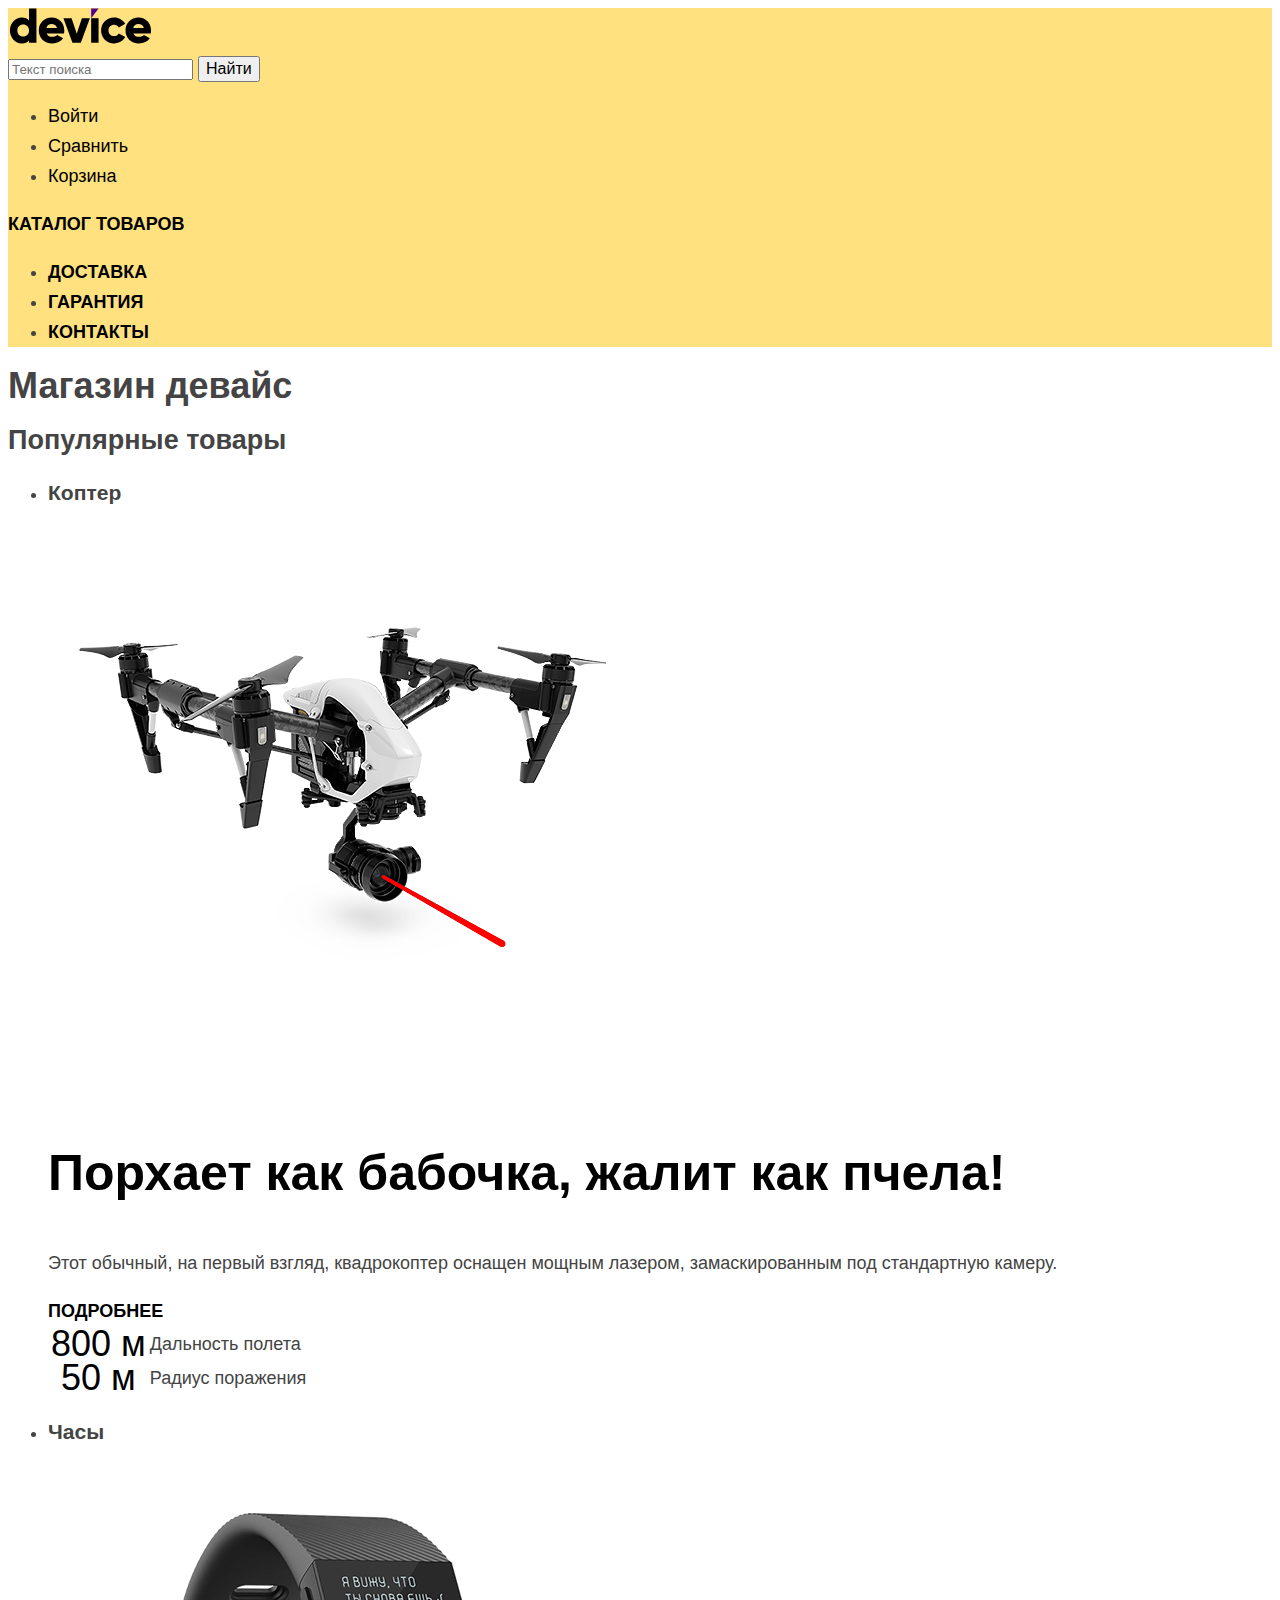
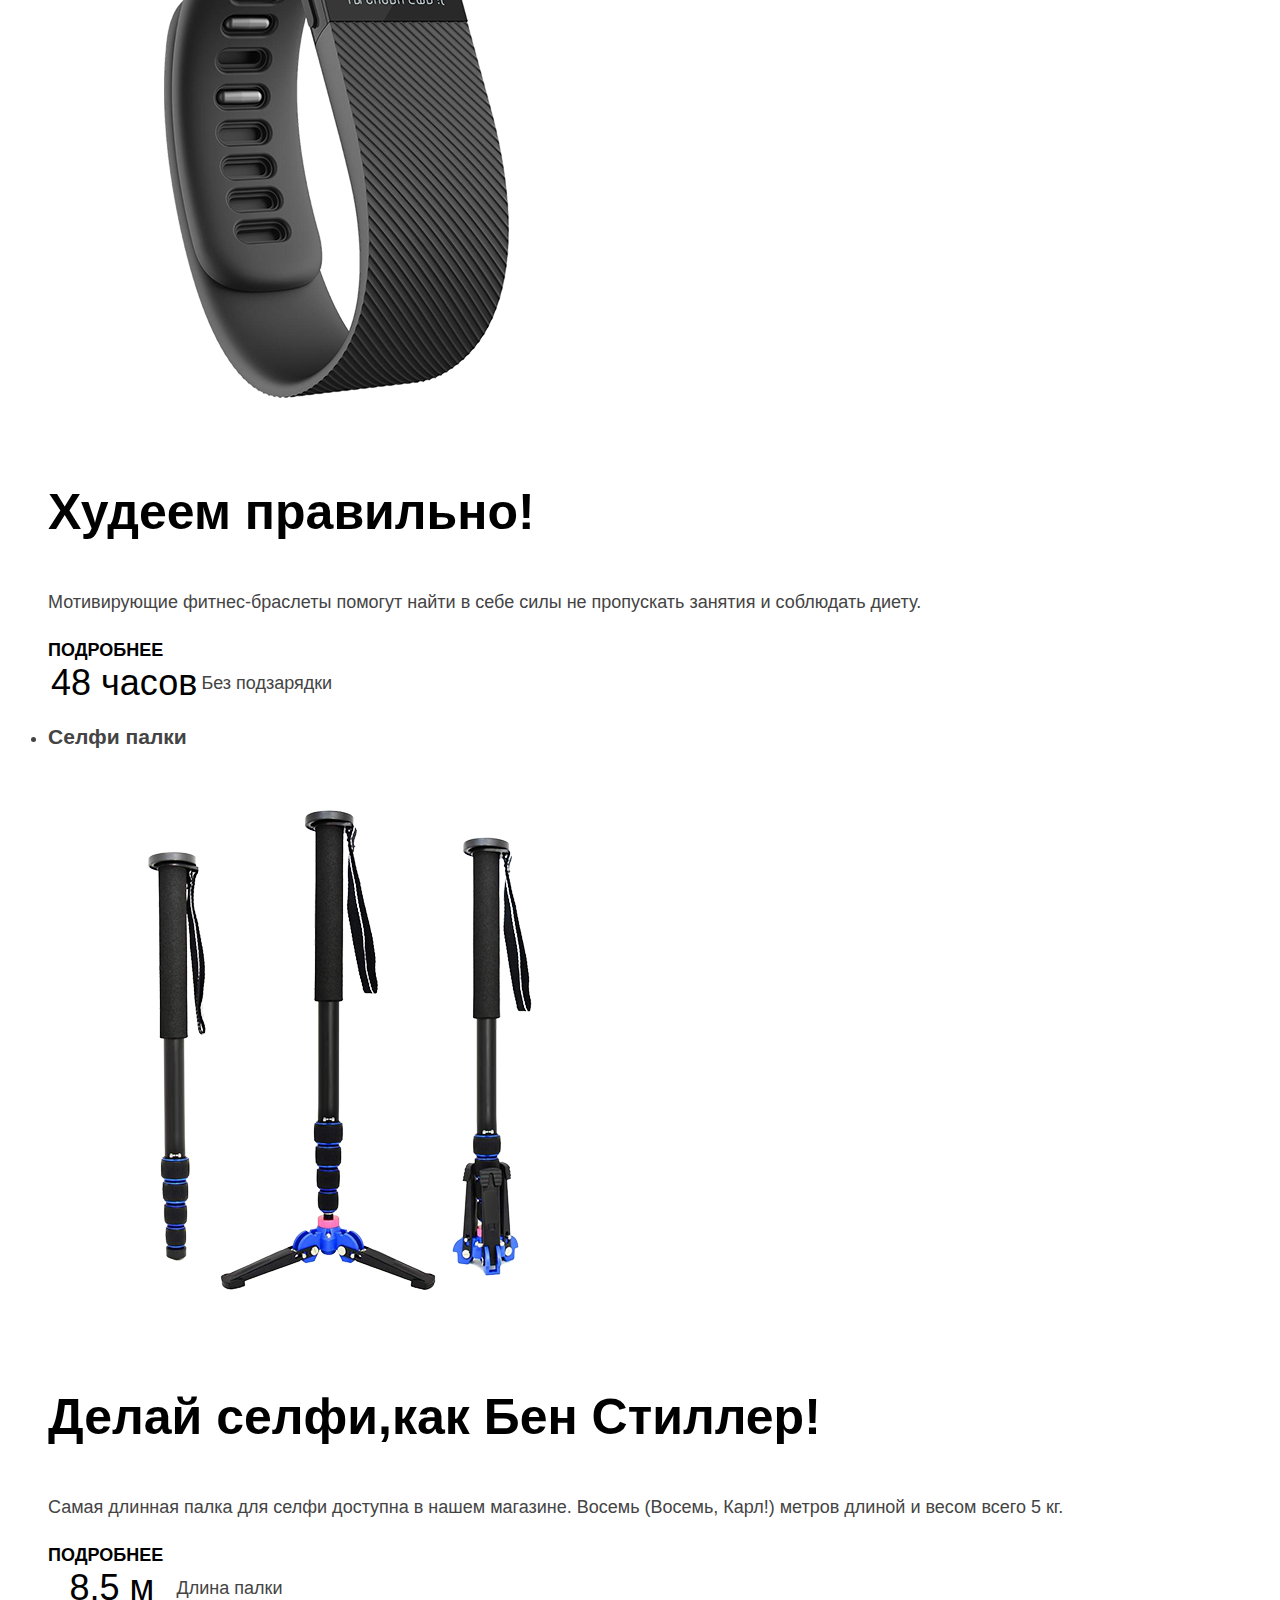
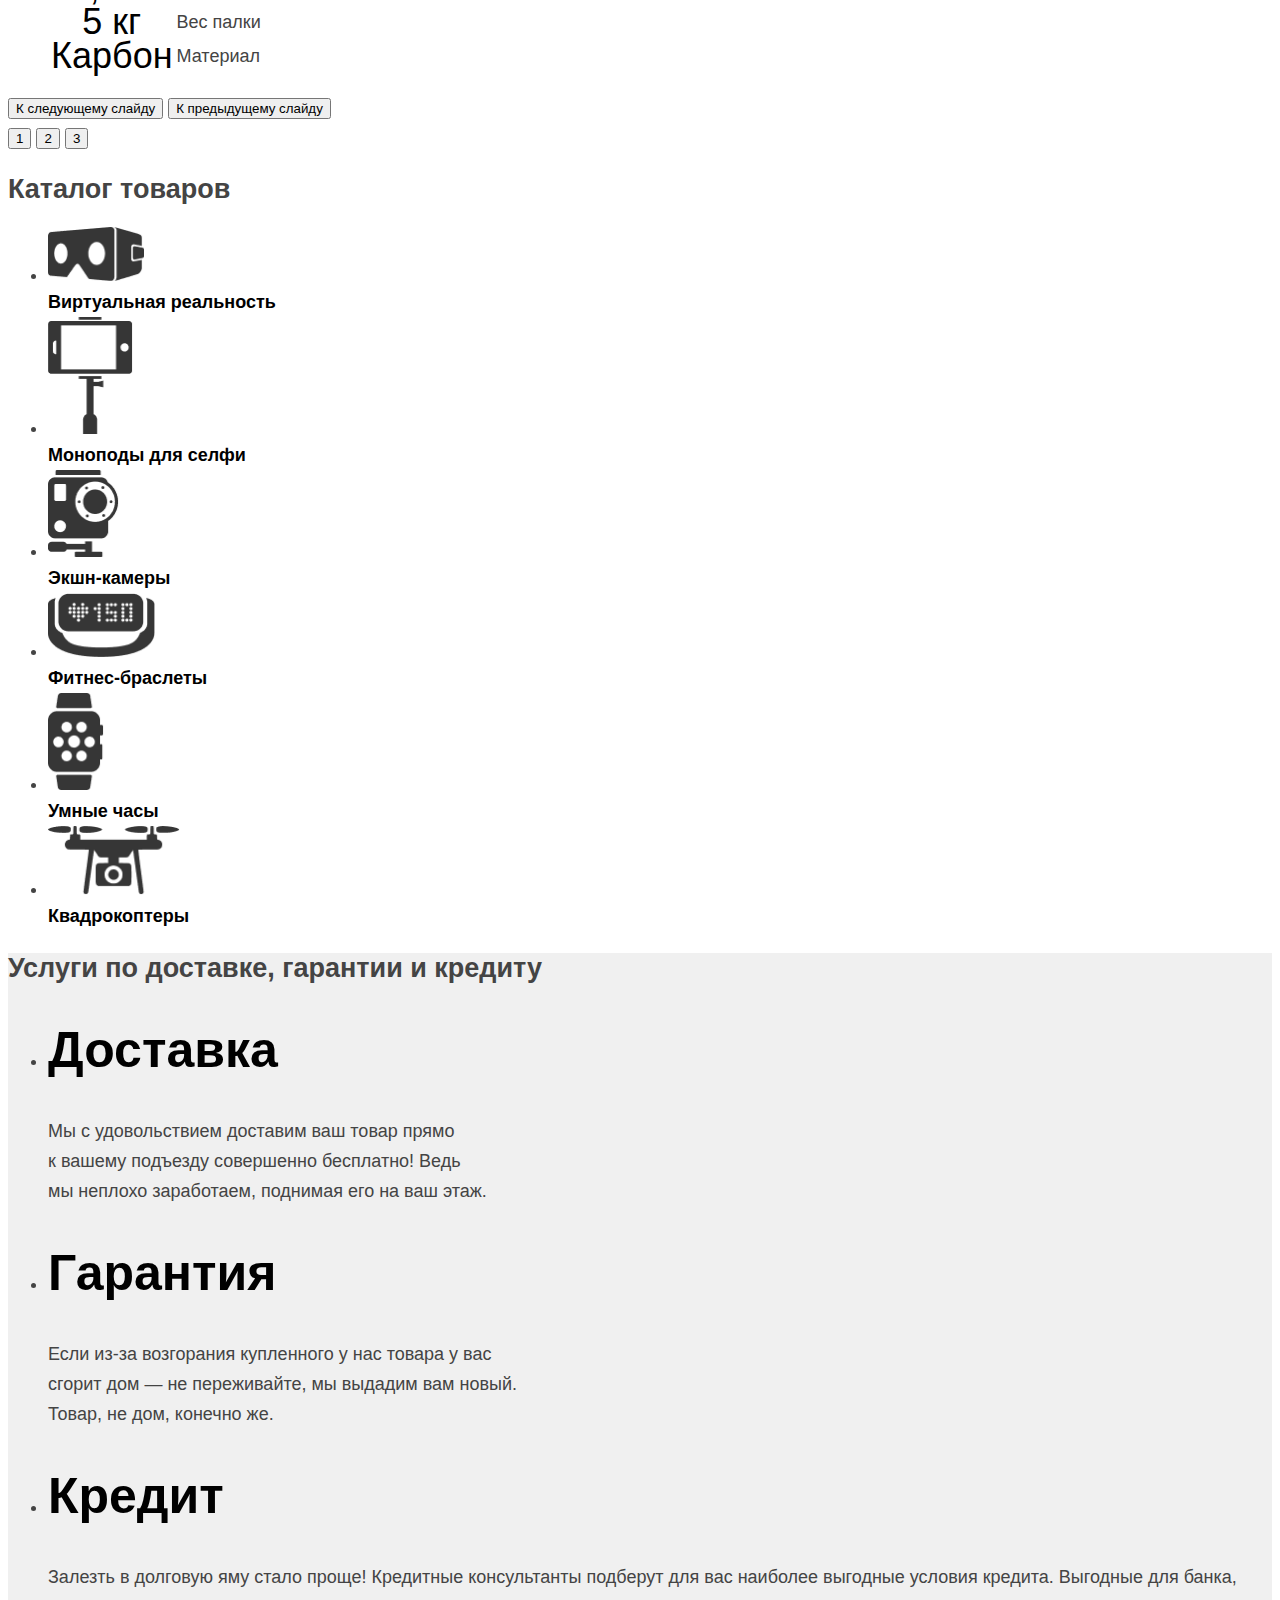
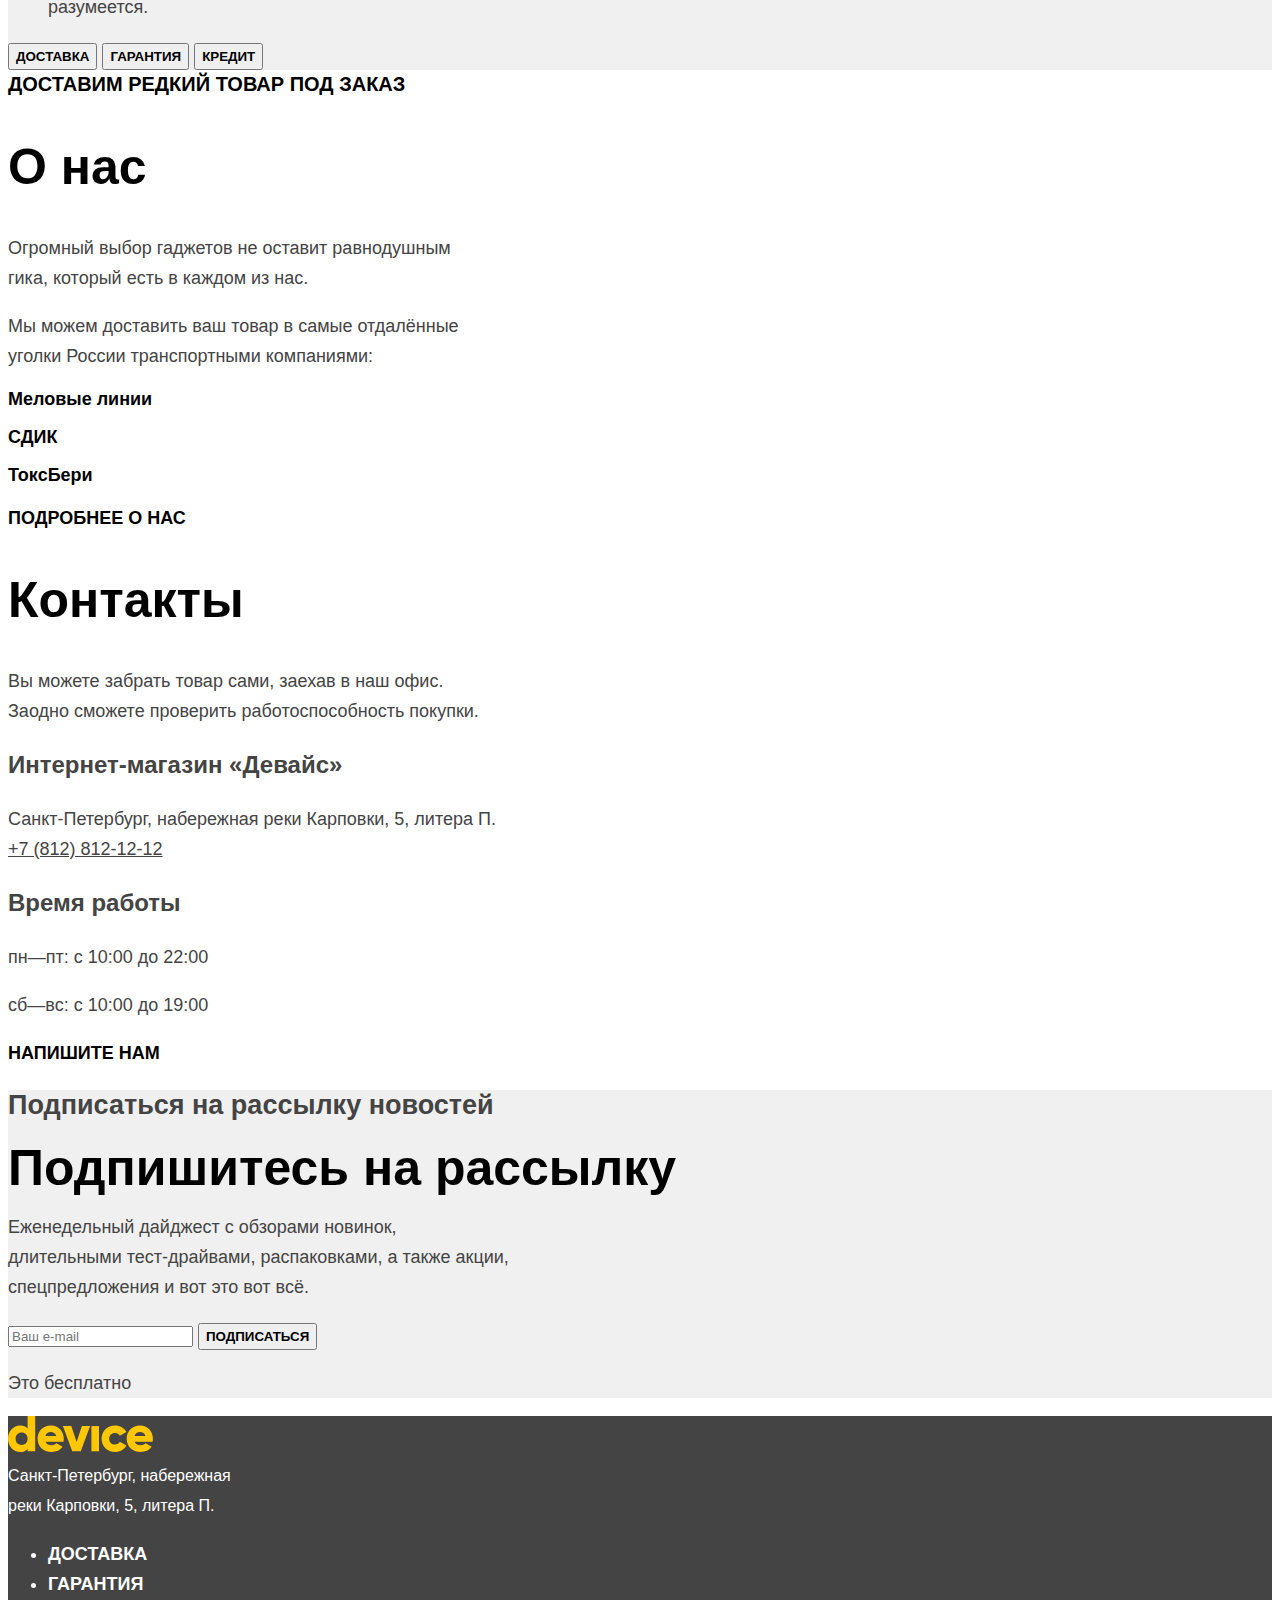
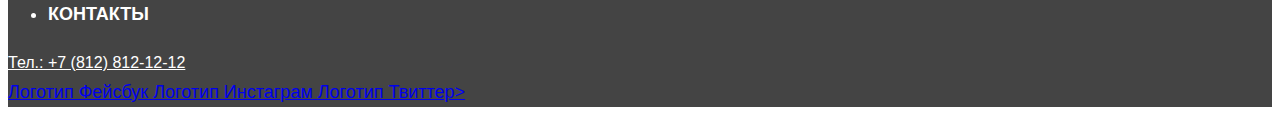
==== index.html @ c58397eb "Внес правки" ====
<!DOCTYPE html>
<html class="page" lang="ru">
  <head>
    <meta charset="utf-8">
    <title>HTML Academy: Девайс</title>
    <link rel="stylesheet" type="text/css" href="style/style.css">
  </head>
  <body class="page-body">
    <header class="page-header header">
      <a href="index.html">
        <div class="header-logo">
          <img src="img/logo.svg" width="145" height="36" alt="Логотип магазина Девайс">
        </div>
      </a>
      <form class="menu-search" action="https://echo.htmlacademy.ru/courses" method="get">
        <input type="text" name="Search" placeholder="Текст поиска">
        <button type="submit"><span class="search-btn">Найти</span></button>
      </form>
      <ul class="user-menu">
        <li class="user-menu-item enter">
          <a class="user-link" href="#nowhere">Войти</a>
        </li>
        <li class="user-menu-item compare">
          <a class="user-link" href="#nowhere">Сравнить</a>
        </li>
        <li class="user-menu-item basket">
          <a class="user-link" href="#nowhere">Корзина</a>
        </li>
      </ul>
      <a class="navigation-link" href="#.html">Каталог товаров</a>
       <!--***************************Выпадающее подменю*******************************
      <ul class="catalog-camera">
        <li class="camera-item">
          <a class="camera-link" href="#.html">Виртуальная реальность</a>
        </li>
        <li class="camera-item">
          <a class="camera-link" href="#.html">Моноподы для селфи</a>
        </li>
        <li class="camera-item">
          <a class="camera-link" href="#.html">Экшн-камеры</a>
        </li>
      </ul>
      <ul class="catalog-watch">
        <li class="watch-item">
          <a class="watch-link" href="#.html">Фитнес браслеты</a>
        </li>
        <li class="watch-item">
          <a class="watch-link" href="#.html">Умные часы</a>
        </li>
      </ul>
      <ul class="catalog-copter">
        <li class="copter-item">
          <a class="copter-link" href="#.html">Квадрокоптеры</a>
        </li>
      </ul>-->
      <nav class="user-navigation">
        <ul class="user-navigation-list">
          <li class="navigation-item">
            <a class="navigation-link" href="#.html">Доставка</a>
          </li>
          <li class="navigation-item">
            <a class="navigation-link" href="#.html">Гарантия</a>
          </li>
          <li class="navigation-item">
            <a class="navigation-link" href="#.html">Контакты</a>
          </li>
        </ul>
      </nav>
    </header>
    <main class="page-main main">
      <h1 class="visually-hidden">Магазин девайс</h1>
     <section class="popular">
        <h2 class="visually-hidden">Популярные товары</h2>
        <ul class="popular-list">
          <li class="polural-item popular-item-active">
            <article class="product">
              <h3 class="visually-hidden">Коптер</h3>
              <a class="product-img" href="#nowhere">
                <img src="img/slider-1.png" alt="Коптер" width="560" height="560">
              </a>
              <div class="product-main">
                <p class="product-title title">Порхает как бабочка, жалит как пчела!</p>
                <p class="product-description">Этот обычный, на первый взгляд, квадрокоптер оснащен мощным лазером, замаскированным под стандартную камеру.</p>
                <a class="product-link btn" href="#nowhere">Подробнее</a>
                <table class="product-table table">
                  <tr class="table-tr">
                    <th class="table-th">800 м</th>
                    <td>Дальность полета</td>
                  </tr>
                  <tr>
                    <th class="table-th">50 м</th>
                    <td>Радиус поражения</td>
                  </tr>
                </table>
              </div>
            </article>
          </li>
          <li class="polural-item popular-item-active">
            <article class="product">
              <h3 class="visually-hidden">Часы</h3>
              <a class="product-link" href="#nowhere">
                <img src="img/slider-2.png" width="560" height="560" alt="Часы">
              </a>
              <div class="product-main">
                <p class="product-title">Худеем правильно!</p>
                <p class="product-description">Мотивирующие фитнес-браслеты помогут найти в себе силы не пропускать занятия и соблюдать диету.</p>
                <a class="product-link btn" href="#nowhere">Подробнее</a>
                <table class="product-table table">
                  <tr class="table-tr">
                    <th class="table-th">48 часов</th>
                    <td>Без подзарядки</td>
                  </tr>
                </table>
              </div>
            </article>
          </li>
          <li class="polural-item popular-item-active">
            <article class="product">
              <h3 class="visually-hidden">Селфи палки</h3>
              <a class="product-link" href="#nowhere">
                <img src="img/slider-3.png" width="560" height="560" alt="Селфи палки">
              </a>
              <div class="product-main">
                <p class="product-title">Делай селфи,как Бен Стиллер! </p>
                <p class="product-description">Самая длинная палка для селфи доступна в нашем магазине. Восемь (Восемь, Карл!) метров длиной и весом всего 5 кг.</p>
                <a class="product-link btn" href="#nowhere">Подробнее</a>
                <table class="product-table">
                  <tr class="table-tr">
                    <th class="table-th">8,5 м</th>
                    <td>Длина палки</td>
                  </tr>
                  <tr class="table-tr">
                    <th class="table-th">5 кг</th>
                    <td>Вес палки</td>
                  </tr>
                  <tr class="table-tr">
                    <th class="table-th">Карбон</th>
                    <td>Материал</td>
                  </tr>
                </table>
              </div>
            </article>
          </li>
        </ul>
        <div class="popular-arrows">
          <button class="arrows-right" type="button"><span class="visually-hidden">К следующему слайду</span></button>
          <button class="arrows-left" type="button"><span class="visually-hidden">К предыдущему слайду</span></button>
        </div>
        <div class="popular-toggles">
          <button class="toggles-active" type="button">1</button>
          <button class="toggles-passive" type="button">2</button>
          <button class="toggles-passive" type="button">3</button>
        </div>
      </section>
      <section class="catalog">
        <h2 class="visually-hidden">Каталог товаров</h2>
        <ul class="catalog-list">
          <li class="catalog-list-product">
            <a class="catalog-link" href="#.html">
              <div class="catalog-image">
                <img class="vr" src="img/VR.png" width="96" height="54" alt="Очки виртуальной реальности">
              </div>
              Виртуальная реальность</a>
          </li>
          <li class="catalog-list-product">
            <a class="catalog-link" href="#.html">
              <div class="catalog-image">
                <img class="monopod" src="img/Monopod.png" width="85" height="117" alt="Моноподы для селфи">
              </div>
              Моноподы для селфи
            </a>
          </li>
          <li class="catalog-list-product">
            <a class="catalog-link" href="#.html">
              <div class="catalog-image">
                <img class="camera" src="img/Camera.png" width="71" height="87" alt="Экшн-камеры">
              </div>
              Экшн-камеры
            </a>
          </li>
          <li class="catalog-list-product">
            <a class="catalog-link" href="#.html">
              <div class="catalog-image">
                <img class="fitnes" src="img/Fitnes.png" width="107" height="64" alt="Фитнес-браслеты">
              </div>
              Фитнес-браслеты
            </a>
          </li>
          <li class="catalog-list-product">
            <a class="catalog-link" href="#.html">
              <div class="catalog-image">
                <img class="smart" src="img/Smart.png" width="56" height="97" alt="Умные часы">
              </div>
              Умные часы
            </a>
          </li>
          <li class="catalog-list-product">
            <a class="catalog-link" href="#.html">
              <div class="catalog-image">
                <img class="copter" src="img/Copter.png" width="132" height="69" alt="Квадрокоптеры">
              </div>
              Квадрокоптеры
            </a>
          </li>
        </ul>
      </section>
      <section class="slider-services">
        <h2 class="visually-hidden">Услуги по доставке, гарантии и кредиту</h2>
          <ul class="service-list">
            <li class="service-item">
              <h2 class="heading">Доставка</h2>
              <span>Мы с удовольствием доставим ваш товар прямо<br> к вашему подъезду совершенно бесплатно! Ведь<br> мы неплохо заработаем, поднимая его на ваш этаж.</span>
            </li>
            <li class="service-item">
              <h2 class="heading">Гарантия</h2>
              <span>Если из-за возгорания купленного у нас товара у вас<br> сгорит дом — не переживайте, мы выдадим вам новый.<br>Товар, не дом, конечно же.</span>
            </li>
            <li class="service-item">
              <h2 class="heading">Кредит</h2>
              <span>Залезть в долговую яму стало проще! Кредитные консультанты подберут для вас наиболее выгодные условия кредита. Выгодные для банка, разумеется.</span>
            </li>
          </ul>
          <div class="slider-services-btn">
           <button class="service-button" type="button">Доставка</button>
           <button class="service-button" type="button">Гарантия</button>
           <button class="service-button" type="button">Кредит</button>
          </div>
      </section>
          <div class="special-delivery">
            <a class="special-delivery-link" href="#nowhere">Доставим редкий товар под заказ</a>
          </div>
      <section class="about-shop-contacts">
        <div class="about-shop">
          <h2 class="heading">О нас</h2>
              <p>Огромный выбор гаджетов не оставит равнодушным<br> гика, который есть в каждом из нас.</p>
              <p>Мы можем доставить ваш товар в самые отдалённые<br> уголки России транспортными компаниями:</p>
            <p class="trans-company">Меловые линии</p>
            <p class="trans-company">СДИК</p>
            <p class="trans-company">ТоксБери</p>
          <a class="btn" href="#.html">Подробнее о нас</a>
        </div>

        <div class="shop-contacts">
          <h2 class="heading">Контакты</h2>
              <p>Вы можете забрать товар сами, заехав в наш офис.<br> Заодно сможете проверить работоспособность покупки. </p>
            <h3 class="contacts">Интернет-магазин «Девайс»</h3>
              <address class="addres">Санкт-Петербург, набережная реки Карповки, 5, литера П.</address>
              <a class="phone" href="tel:78128121212">+7 (812) 812-12-12</a>
            <h3 class="time">Время работы</h3>
              <p>пн—пт: с 10:00 до 22:00</p>
              <p>сб—вс: с 10:00 до 19:00</p>
          <a class="btn" href="#.html">Напишите нам</a>
        </div>
      </section>
      <section class="newsletter">
        <h2 class="visually-hidden">Подписаться на рассылку новостей</h2>
        <b class="heading">Подпишитесь на рассылку</b>
          <p>Еженедельный дайджест с обзорами новинок,<br> длительными тест-драйвами, распаковками, а также акции,<br> спецпредложения и вот это вот всё.</p>
        <form action="https://echo.htmlacademy.ru/courses" method="post" >
          <input type="text" name="e-mail" placeholder="Ваш e-mail">
          <button class="btn" type="submit">Подписаться</button>
          <p>Это бесплатно</p>
        </form>
      </section>
    </main>
    <footer class="page-footer footer">
      <a href="#nowhere">
        <div class="footer-logo">
          <img src="img/logo-footer.svg" width="145" height="36" alt="Логотип магазина Девайс">
        </div>
      </a>
      <address class="addres-footer">Санкт-Петербург, набережная<br>реки Карповки, 5, литера П.
      </address>

      <nav class="footer-navigation">
        <ul class="footer-navigation-list">
          <li class="footer-navigation-item">
            <a class="footer-navigation-link" href="#.html">Доставка</a>
          </li>
          <li class="footer-navigation-item">
            <a class="footer-navigation-link" href="#.html">Гарантия</a>
          </li>
          <li class="footer-navigation-item">
            <a class="footer-navigation-link" href="#.html">Контакты</a>
          </li>
        </ul>
      </nav>
      <a class="phone-footer" href="tel:78128121212">Тел.: +7 (812) 812-12-12</a>
      <div class="footer-social">
        <a class="facebook-link" href="https://www.facebook.com/htmlacademy">
          <span class="visually-hidden"> Логотип Фейсбук</span>
        </a>
        <a class="instagram-link" href="https://www.instagram.com/htmlacademy">
          <span class="visually-hidden">Логотип Инстаграм</span>
        </a>
        <a class="twitter-link" href="https://twitter.com/htmlacademy_ru">
       <span class="visually-hidden">Логотип Твиттер></span>
        </a>
    </div>

    </footer>
  </body>
</html>
---- style/style.css ----
@font-face {
  font-family: Raleway;
  font-style: normal;
  font-weight: 800;
  src: url("fonts/raleway/raleway-800.woff2") format("woff2");
  font-display: swap;
}

@font-face {
  font-family: Rubik;
  font-style: normal;
  font-weight: 400;
  src: url("font/rubik/rubik-400.woff2") format("woff2");
  font-display: swap;
}

@font-face {
  font-family: Rubik;
  font-style: normal;
  font-weight: 700;
  src: url("font/rubik/rubik-700.woff2") format("woff2");
  font-display: swap;
}

@font-face {
  font-family: Rubik;
  font-style: normal;
  font-weight: 800;
  src: url("font/rubik/rubik-800.woff2") format("woff2");
  font-display: swap;
}

body {
  font-family: Rubik, sans-serif;
  font-size: 18px;
  line-height: 30px;
  color: #444444;
  background: #ffffff;
}

.header {
  background-color: #FFE17F;
}

.user-link{
  color: #000000;
  text-decoration: none;
}

.search-btn{
  font-size: 16px;
  line-height: 20px;
  text-align: center;
  color: #000000;
}

.navigation-link {
  font-family: Raleway, sans-serif;
  line-height: 21px;
  color: #000000;
  font-weight: 800;
  text-decoration: none;
  text-transform: uppercase;
}

.heading, .product-title {
  font-family: Raleway, sans-serif;
  color: #000000;
  font-weight: 800;
  font-size: 50px;
  line-height: 50px;
}

.service-button,.btn {
  font-family: Raleway,sans-serif;
  font-weight: 800;
  color: #000000;
  line-height: 21px;
  text-decoration: none;
  text-transform: uppercase;
}

.table-th {
  font-size: 36px;
  line-height: 30px;
  color: #000000;
  font-weight: 400;
}

.catalog-link {
  font-family: Raleway, sans-serif;
  font-weight: 800;
  line-height: 24px;
  color: #000000;
  text-decoration: none;
}

.contacts, .time {
  font-weight: 800;
  font-size: 24px;
}

.slider-services {
  background-color: #F0F0F0;
}

.special-delivery-link {
  font-family: Raleway,sans-serif;
  font-weight: 800;
  color: #000000;
  font-size: 20px;
  line-height: 23px;
  text-align: center;
  text-decoration: none;
  text-transform: uppercase;
}

.trans-company {
  font-weight: 800;
  line-height: 20px;
  color: #000000;
}

.addres,.phone {
  font-style: normal;
  line-height: 30px;
  color: #444444;
}

.newsletter {
  background-color: #F0F0F0 ;
}

.page-footer {
  background-color: #444444;
  color: #ffffff;
}

.footer-navigation-link {
  font-family: Raleway, sans-serif;
  line-height: 21px;
  color: #ffffff;
  font-weight: 800;
  text-decoration: none;
  text-transform: uppercase;
}

.phone-footer {
  color: #ffffff;
  font-size: 16px;
  line-height: 20px;
}

.addres-footer {
  font-style: normal;
  font-size: 16px;
  font-weight: 19px;
}
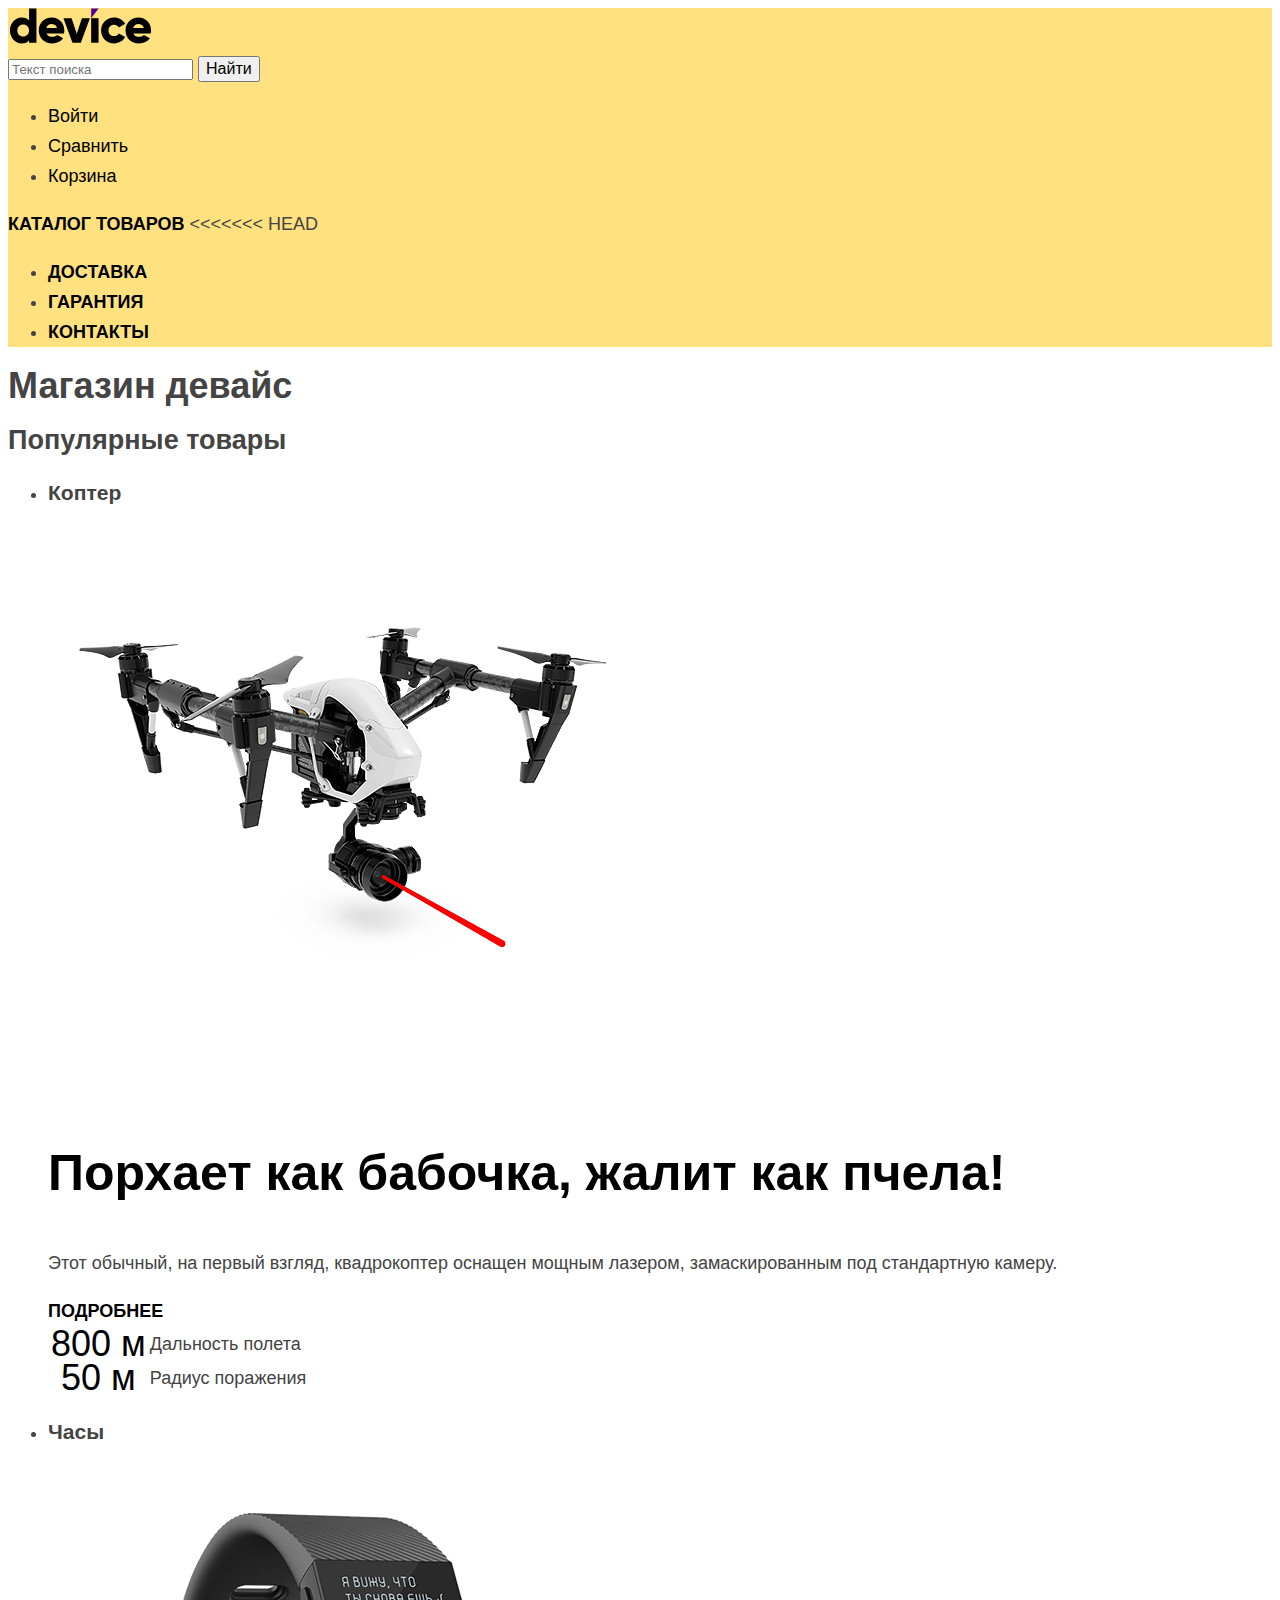
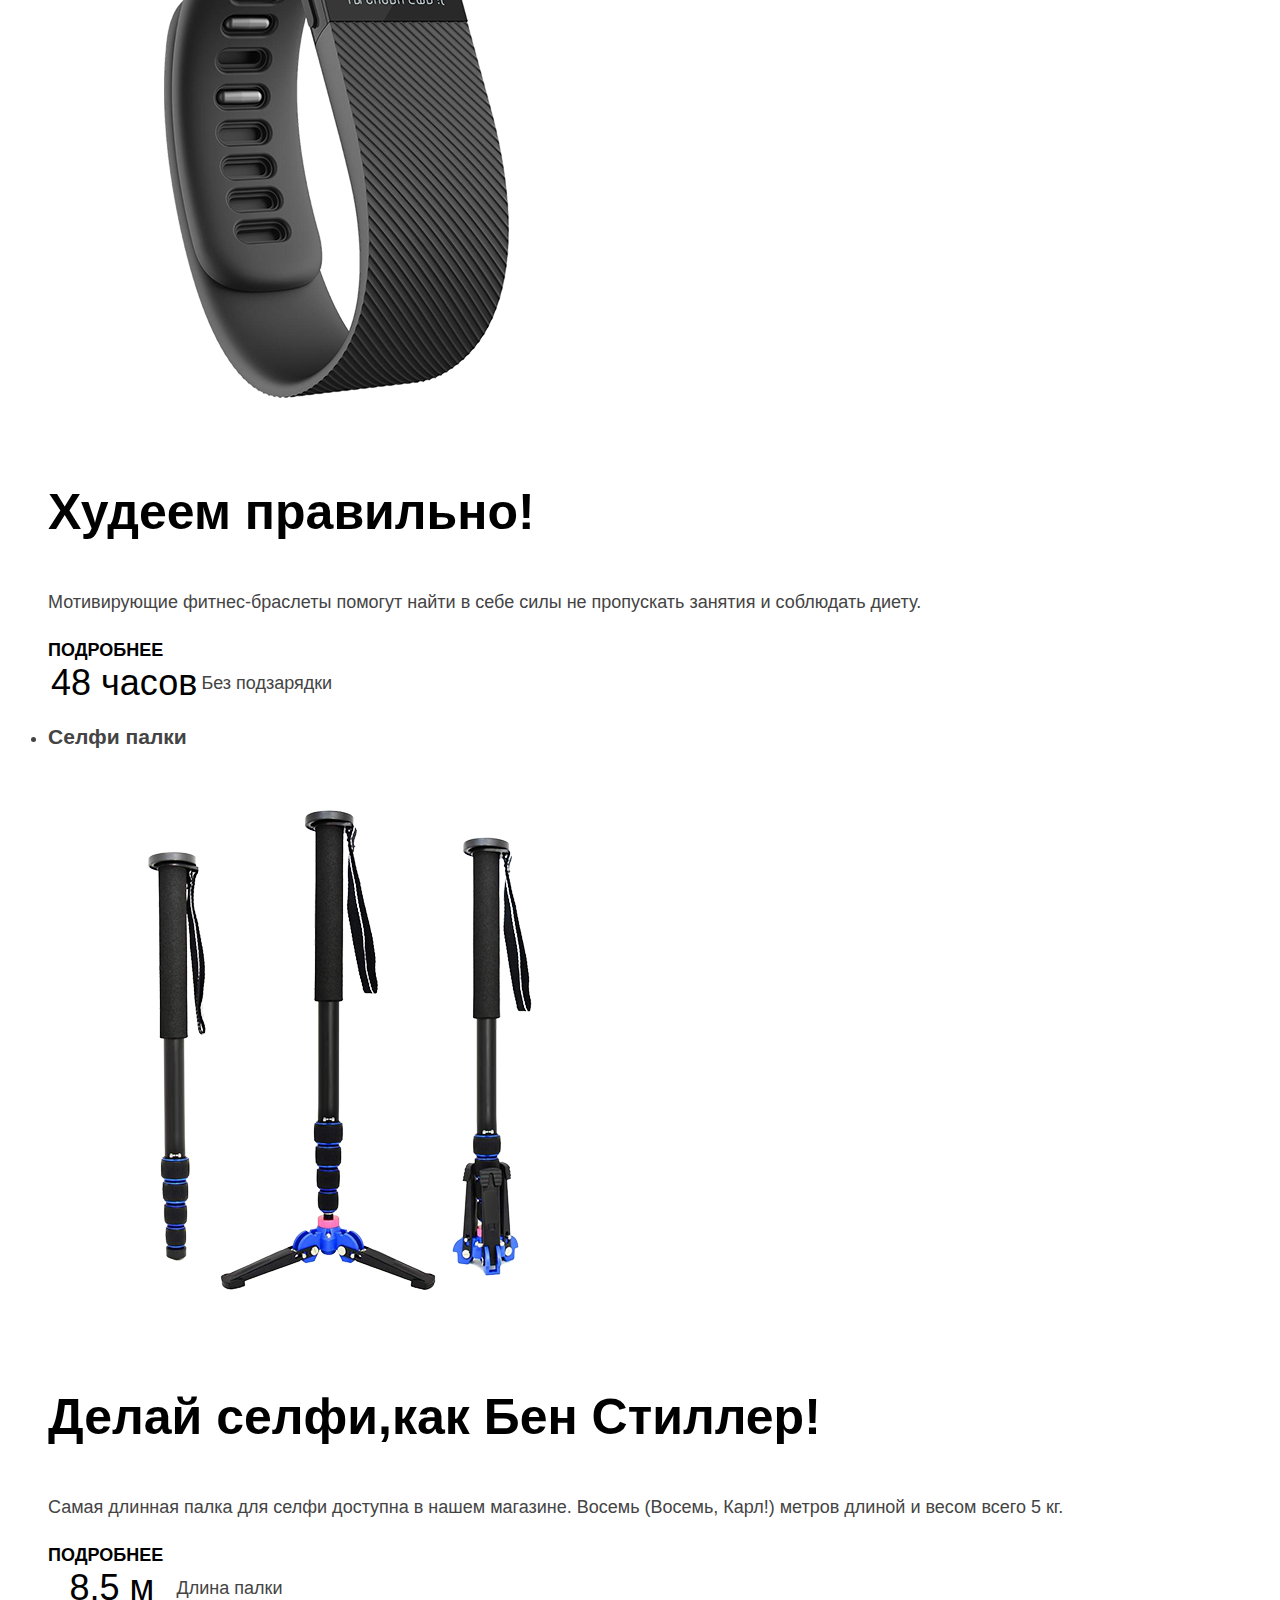
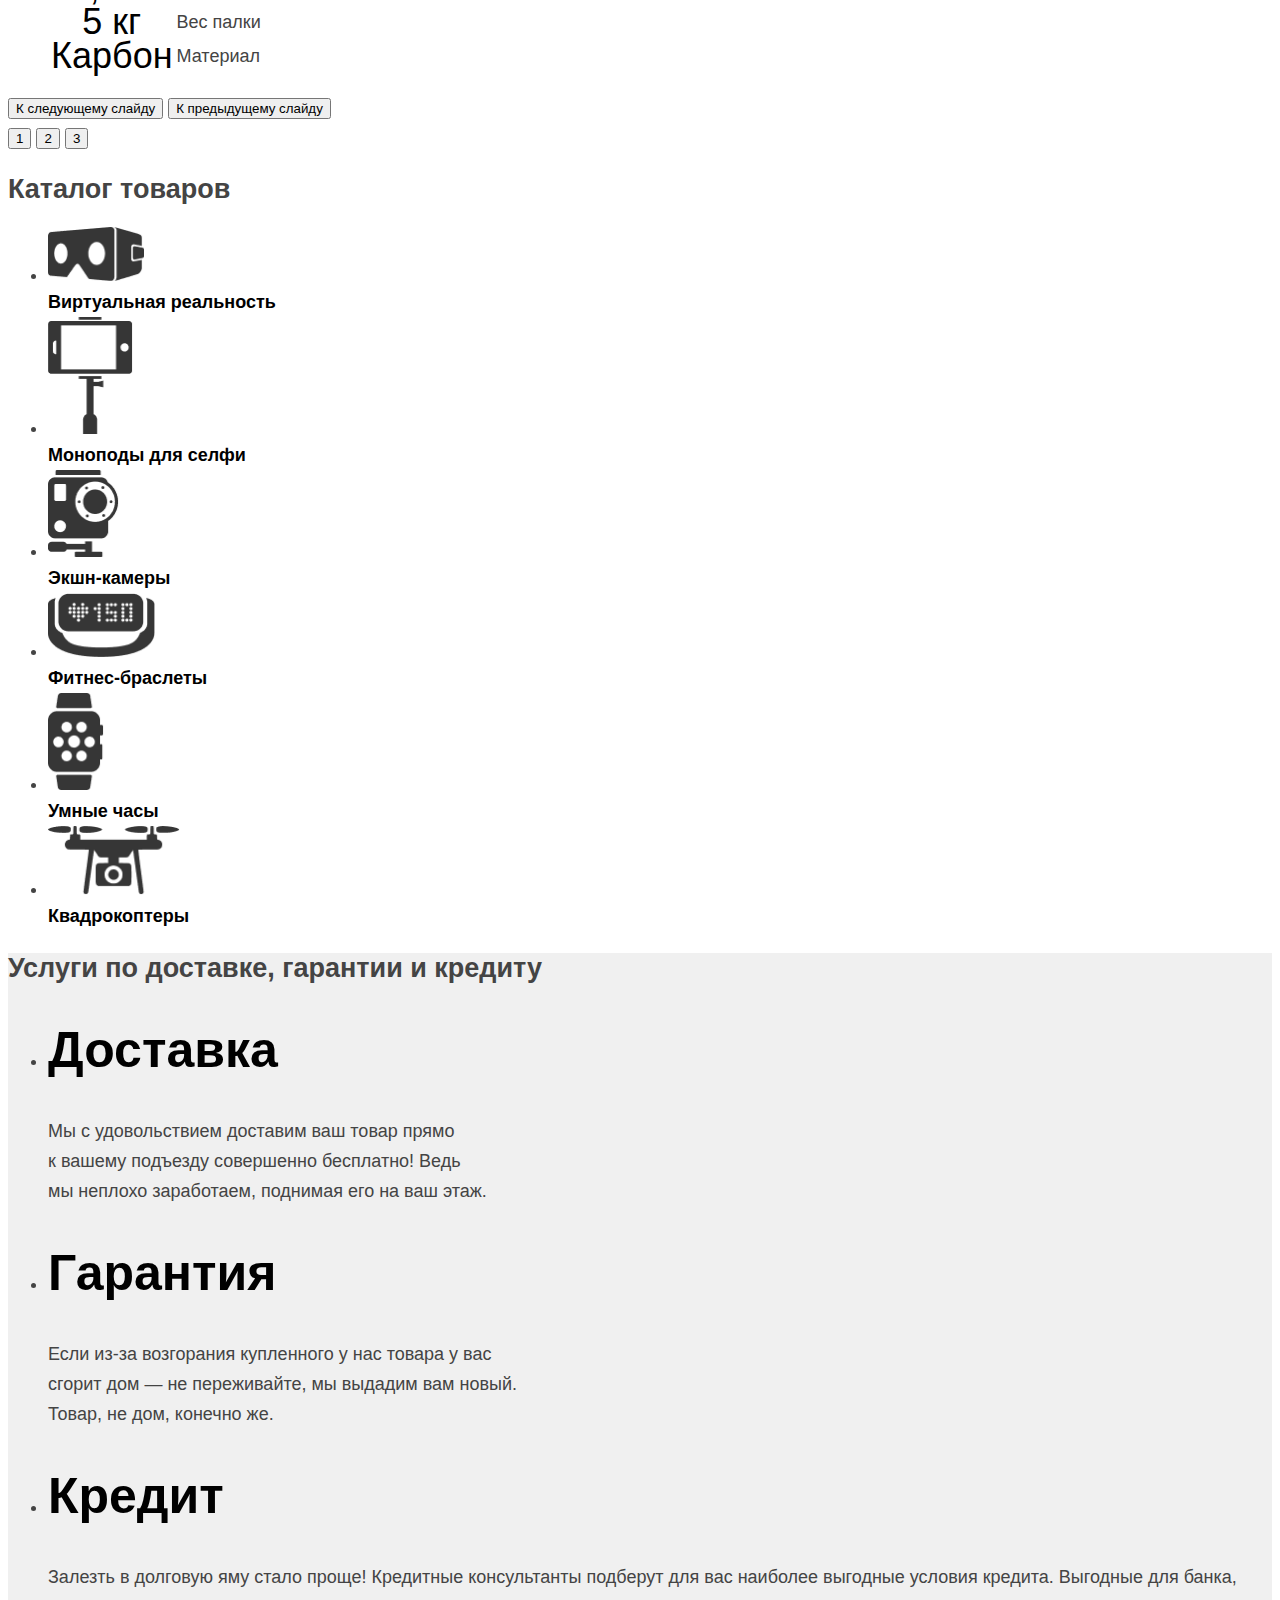
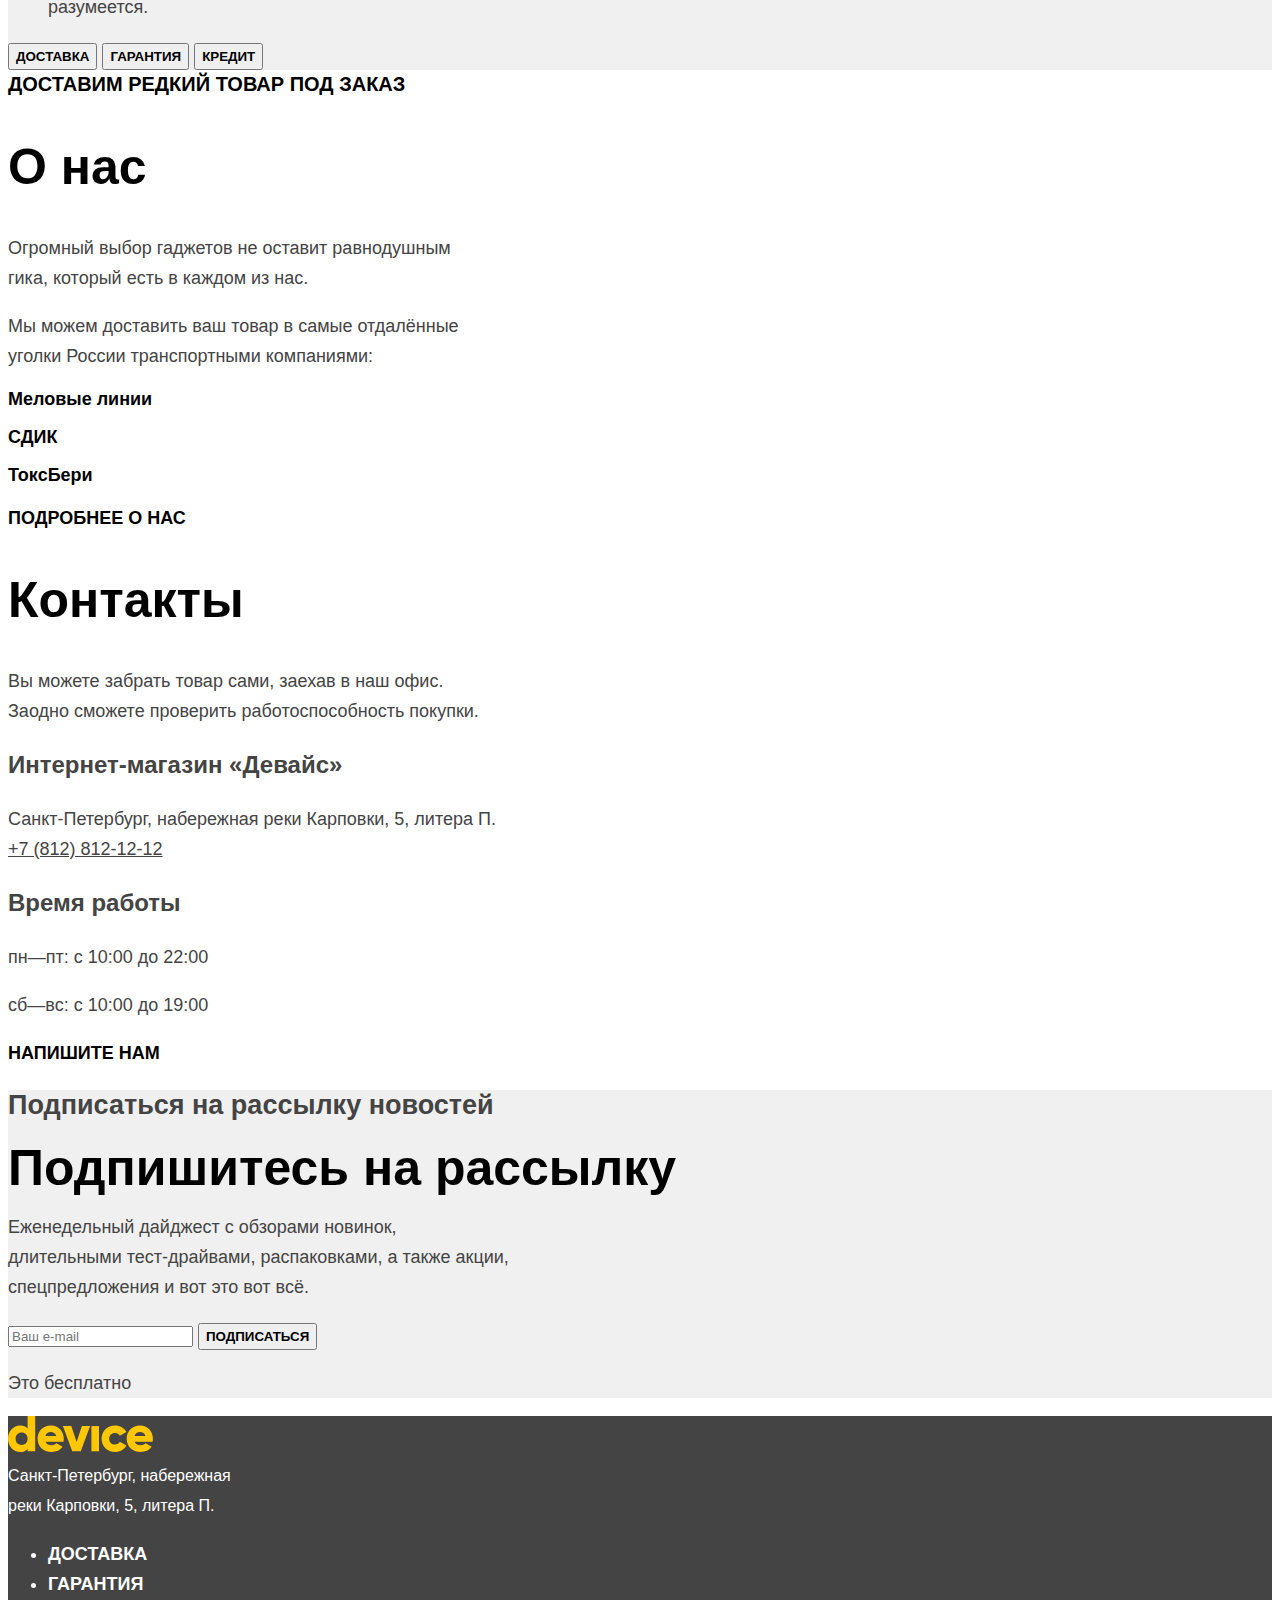
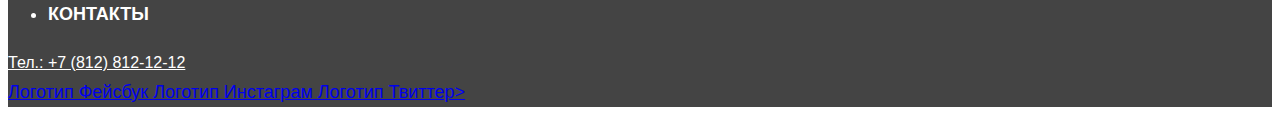
==== commit a48e49d9: "Внес правки." ====
--- a/index.html
+++ b/index.html
@@ -28,7 +28,11 @@
         </li>
       </ul>
       <a class="navigation-link" href="#.html">Каталог товаров</a>
+<<<<<<< HEAD
+       <!--***************************Выпадающее подменю********************************
+=======
        <!--***************************Выпадающее подменю*******************************
+>>>>>>> c58397eb0976cb2af0143a9017090d85f4d16039
       <ul class="catalog-camera">
         <li class="camera-item">
           <a class="camera-link" href="#.html">Виртуальная реальность</a>
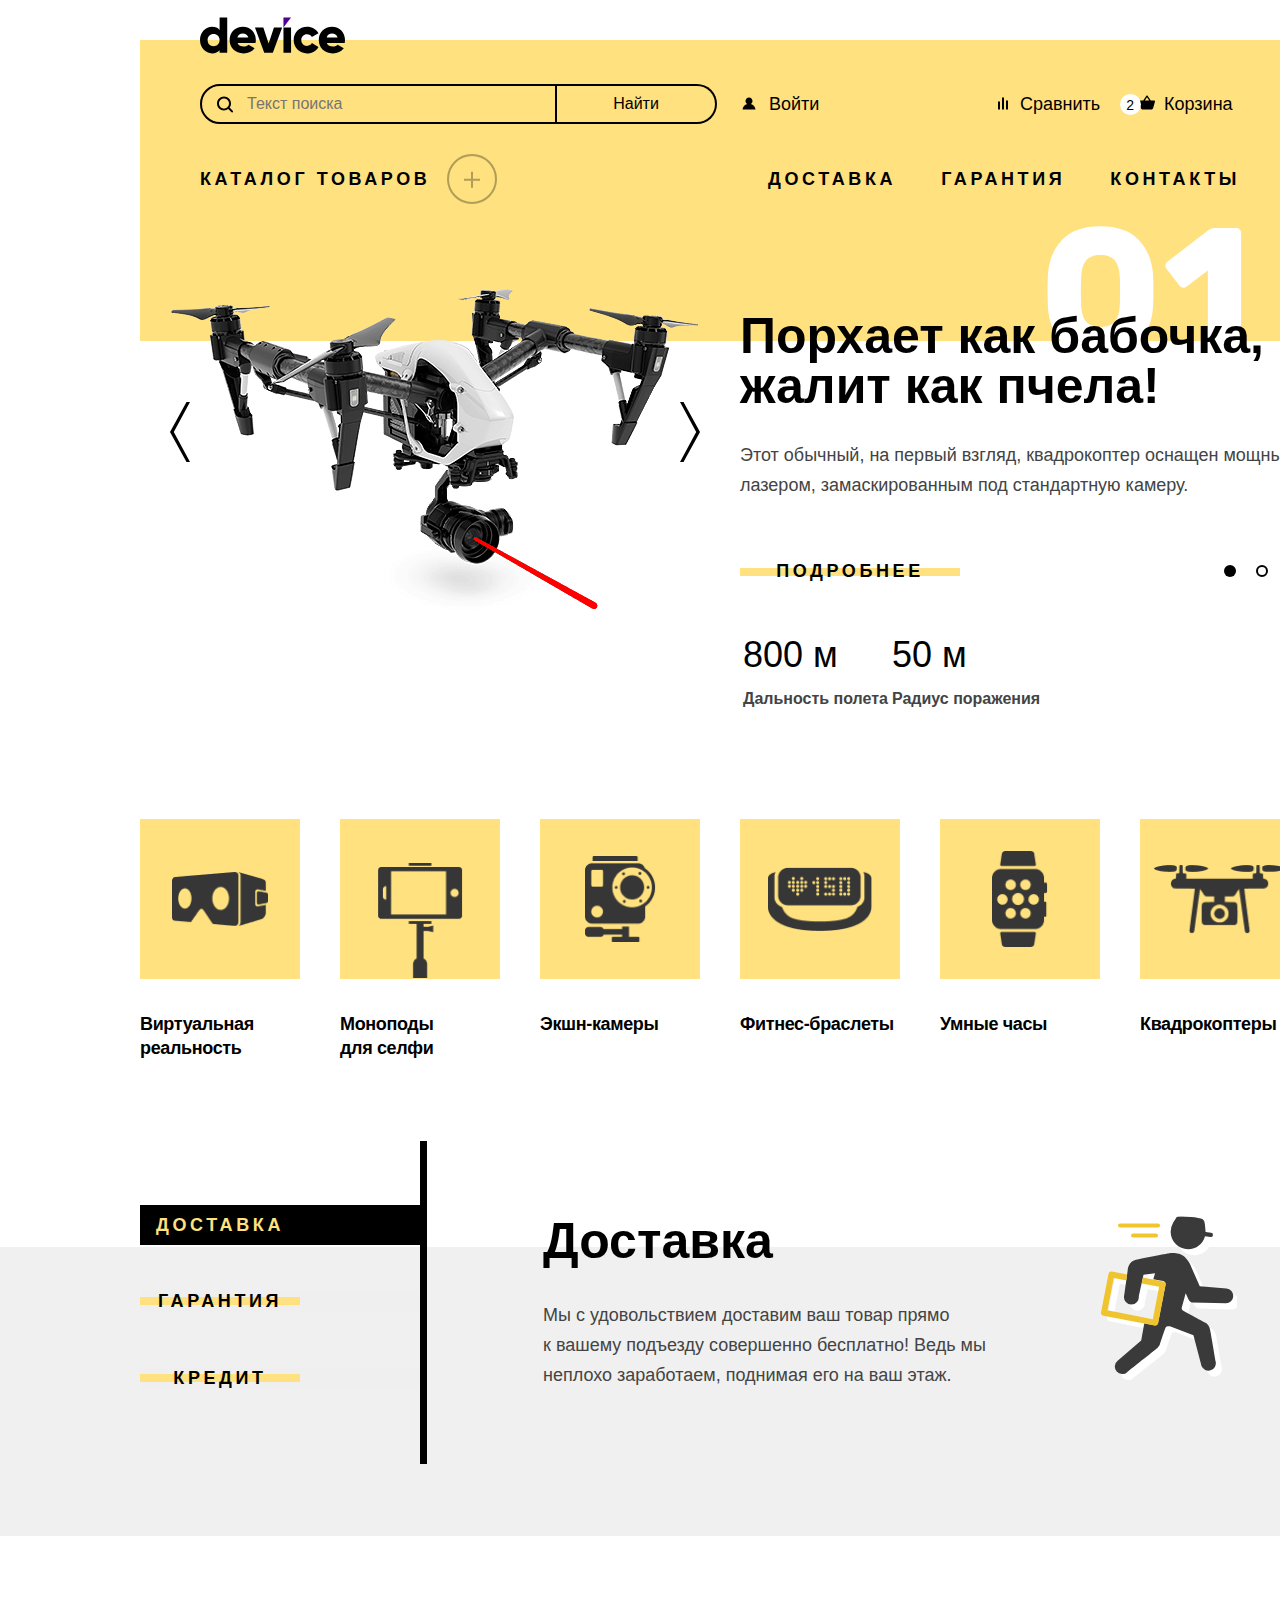
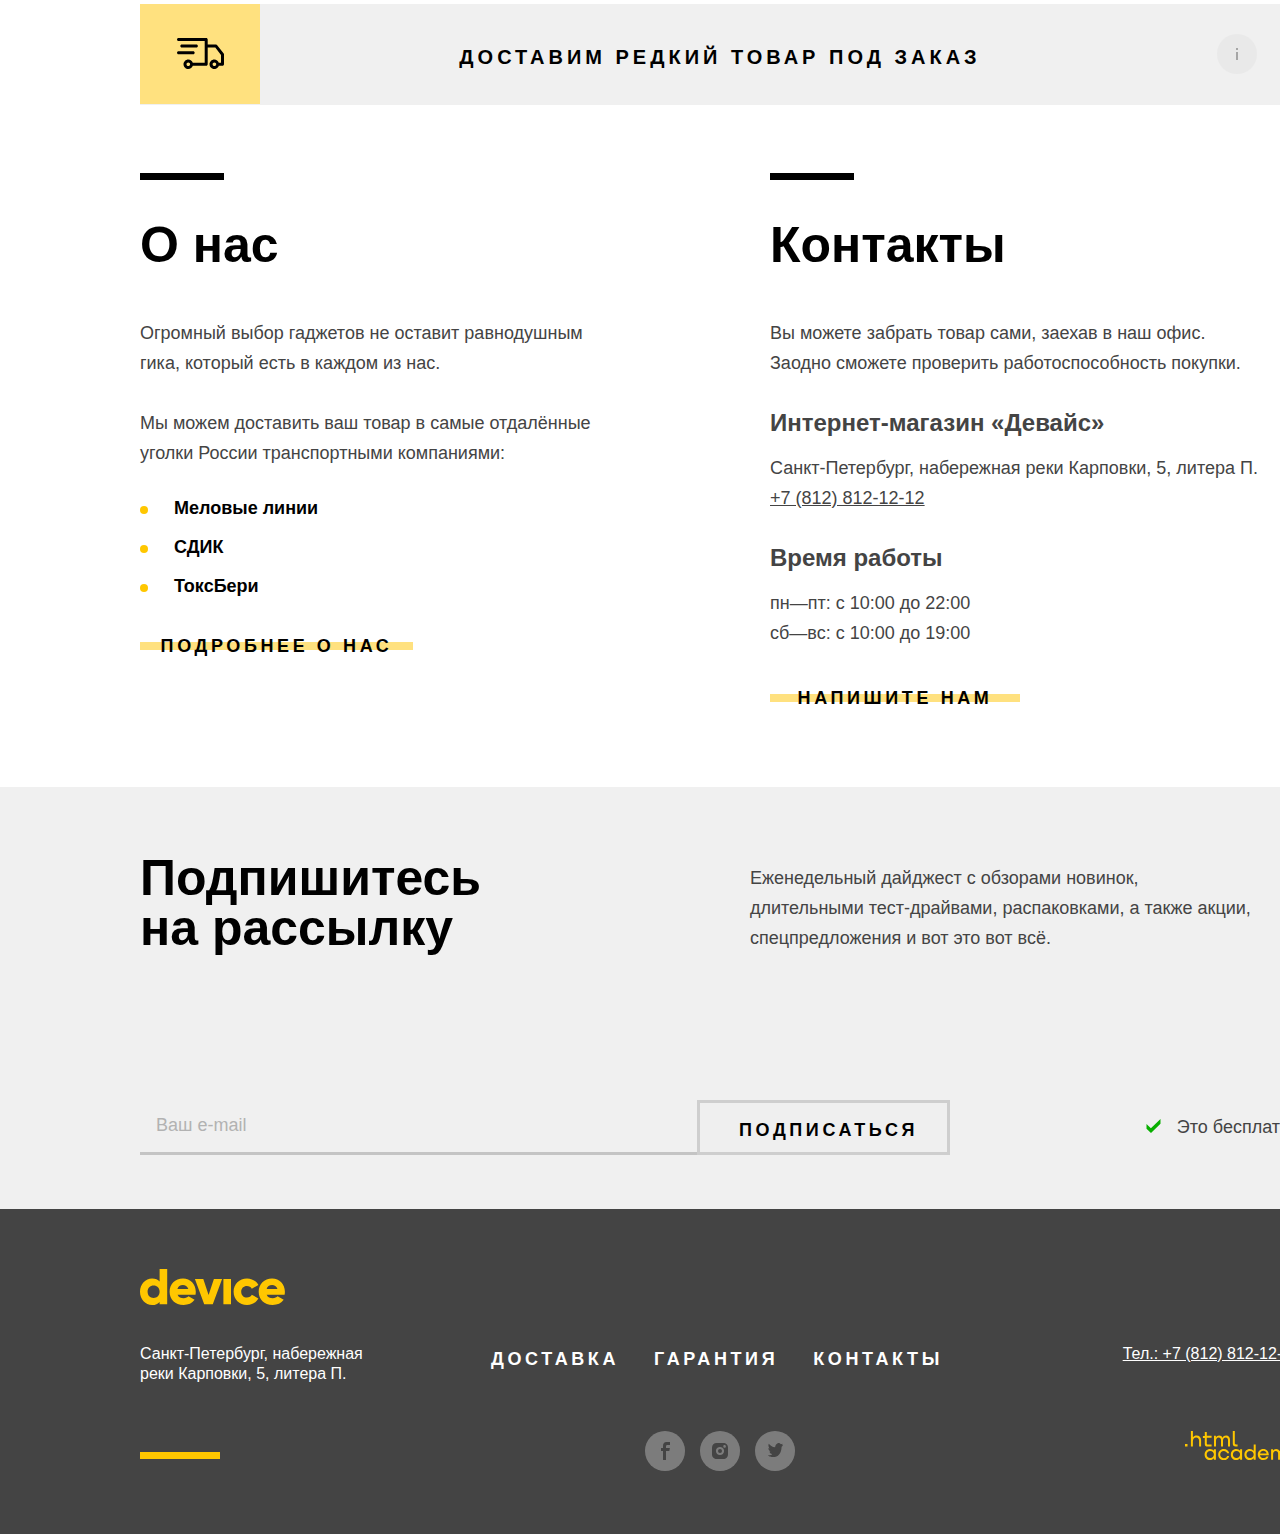
==== commit 7fbf28a4: "внесены правки и изменения в проект" ====
--- a/index.html
+++ b/index.html
@@ -3,305 +3,474 @@
   <head>
     <meta charset="utf-8">
     <title>HTML Academy: Девайс</title>
-    <link rel="stylesheet" type="text/css" href="style/style.css">
+    <link rel="stylesheet" type="text/css" href="styles/normalize.css">
+    <link rel="stylesheet" type="text/css" href="styles/style.css">
   </head>
   <body class="page-body">
-    <header class="page-header header">
-      <a href="index.html">
-        <div class="header-logo">
-          <img src="img/logo.svg" width="145" height="36" alt="Логотип магазина Девайс">
+    <div class="page-wrapper">
+      <header class="header">
+        <p class="header-logo" aria-label="device">
+          <svg class="logo-img" width="145" height="37" fill="none" xmlns="http://www.w3.org/2000/svg">
+            <path d="M27.219.389v35.3h-7.606v-2.4c-1.7 1.9-4.102 3.1-7.505 3.1-6.604 0-12.108-5.8-12.108-13.3 0-7.5 5.504-13.3 12.108-13.3 3.403 0 5.904 1.2 7.505 3.1V.389h7.606Zm-7.606 22.7c0-3.8-2.501-6.2-6.004-6.2-3.502 0-6.004 2.4-6.004 6.2 0 3.8 2.502 6.2 6.004 6.2 3.503-.1 6.004-2.4 6.004-6.2ZM43.73 29.589c2.101 0 3.803-.8 4.803-1.9l6.104 3.5c-2.501 3.4-6.204 5.2-11.007 5.2-8.606 0-14.01-5.8-14.01-13.3 0-7.5 5.404-13.3 13.41-13.3 7.404 0 12.808 5.7 12.808 13.3 0 1.1-.1 2.1-.3 3H37.626c1 2.6 3.302 3.5 6.104 3.5Zm4.603-9.1c-.8-2.9-3.102-4-5.404-4-2.902 0-4.803 1.4-5.504 4h10.908ZM82.156 10.489l-9.306 25.2h-8.606l-9.306-25.2h8.405l5.304 16 5.304-16h8.205ZM83.458 10.489h7.605v25.2h-7.605v-25.2ZM93.665 23.089c0-7.5 5.704-13.3 13.409-13.3 4.904 0 9.207 2.6 11.408 6.5l-6.604 3.8c-.901-1.8-2.702-2.8-4.904-2.8-3.302 0-5.704 2.4-5.704 5.8 0 3.5 2.402 5.8 5.704 5.8 2.202 0 4.103-1.1 4.904-2.8l6.604 3.8c-2.101 3.9-6.404 6.5-11.408 6.5-7.705 0-13.409-5.8-13.409-13.3ZM132.892 29.589c2.101 0 3.803-.8 4.803-1.9l6.104 3.5c-2.501 3.4-6.204 5.2-11.007 5.2-8.606 0-14.01-5.8-14.01-13.3 0-7.5 5.504-13.3 13.409-13.3 7.406 0 12.809 5.7 12.809 13.3 0 1.1-.1 2.1-.3 3h-17.912c1 2.6 3.302 3.5 6.104 3.5Zm4.703-9.1c-.8-2.9-3.102-4-5.404-4-2.902 0-4.803 1.4-5.503 4h10.907Z" fill="#000"/>
+            <path d="M83.458.389v10.1l7.605-10.1h-7.605Z" fill="#510094"/>
+          </svg>
+        </p>
+        <div class="header-center">
+          <form class="header-search search" action="https://echo.htmlacademy.ru/courses" method="get">
+            <label class="search-area">
+              <span class="visually-hidden">Поиск</span>
+              <input class="search-input" type="text" name="Search" placeholder="Текст поиска">
+            </label>                                 
+            <button class="search-btn" type="submit"><span class="text-search-btn">Найти</span></button>
+          </form>
+         
+          <a class="user user-link" href="login.html">Войти</a>
+      		
+          <ul class="additional-nav">
+            <li class="additional-nav-item">
+              <a class="compare user-link" href="#nowhere">Сравнить</a>
+            </li>
+            <li class="additional-nav-item asd">
+              <a class="cart user-link" href="#nowhere">
+                <span class="cart-link-count">2</span>
+                <span class="cart-link-text">Корзина</span>
+              </a>
+              <div class="popover-cart">
+                <div class="popover-content">
+                  <ul class="popover-list">
+                    <li class="popover-item">
+                      <div class="amateur-selfie-stick">
+                        <a class="purchase">Любительская селфи-палка</a>
+                      </div>  
+                    </li>
+                    <li class="popover-item">
+                      <div class="professional-selfie-stick">
+                        <a class="purchase">Профессиональная селфи-палка</a>
+                      </div>
+                    </li>
+                  </ul>
+                  <div class="summ">
+                    <span class="summ-item">Товаров: 2</span>
+                    <span class="summ-item">Сумма: 2000 ₽</span>
+                  </div>
+                  <a class="popover-button" href="#nohere"><span>Открыть корзину</span></a>
+                </div>
+              </div>
+             
+            </li>
+          </ul>
         </div>
-      </a>
-      <form class="menu-search" action="https://echo.htmlacademy.ru/courses" method="get">
-        <input type="text" name="Search" placeholder="Текст поиска">
-        <button type="submit"><span class="search-btn">Найти</span></button>
-      </form>
-      <ul class="user-menu">
-        <li class="user-menu-item enter">
-          <a class="user-link" href="#nowhere">Войти</a>
-        </li>
-        <li class="user-menu-item compare">
-          <a class="user-link" href="#nowhere">Сравнить</a>
-        </li>
-        <li class="user-menu-item basket">
-          <a class="user-link" href="#nowhere">Корзина</a>
-        </li>
-      </ul>
-      <a class="navigation-link" href="#.html">Каталог товаров</a>
-<<<<<<< HEAD
-       <!--***************************Выпадающее подменю********************************
-=======
-       <!--***************************Выпадающее подменю*******************************
->>>>>>> c58397eb0976cb2af0143a9017090d85f4d16039
-      <ul class="catalog-camera">
-        <li class="camera-item">
-          <a class="camera-link" href="#.html">Виртуальная реальность</a>
-        </li>
-        <li class="camera-item">
-          <a class="camera-link" href="#.html">Моноподы для селфи</a>
-        </li>
-        <li class="camera-item">
-          <a class="camera-link" href="#.html">Экшн-камеры</a>
-        </li>
-      </ul>
-      <ul class="catalog-watch">
-        <li class="watch-item">
-          <a class="watch-link" href="#.html">Фитнес браслеты</a>
-        </li>
-        <li class="watch-item">
-          <a class="watch-link" href="#.html">Умные часы</a>
-        </li>
-      </ul>
-      <ul class="catalog-copter">
-        <li class="copter-item">
-          <a class="copter-link" href="#.html">Квадрокоптеры</a>
-        </li>
-      </ul>-->
-      <nav class="user-navigation">
-        <ul class="user-navigation-list">
-          <li class="navigation-item">
-            <a class="navigation-link" href="#.html">Доставка</a>
-          </li>
-          <li class="navigation-item">
-            <a class="navigation-link" href="#.html">Гарантия</a>
-          </li>
-          <li class="navigation-item">
-            <a class="navigation-link" href="#.html">Контакты</a>
-          </li>
-        </ul>
-      </nav>
-    </header>
-    <main class="page-main main">
-      <h1 class="visually-hidden">Магазин девайс</h1>
-     <section class="popular">
-        <h2 class="visually-hidden">Популярные товары</h2>
-        <ul class="popular-list">
-          <li class="polural-item popular-item-active">
-            <article class="product">
-              <h3 class="visually-hidden">Коптер</h3>
-              <a class="product-img" href="#nowhere">
-                <img src="img/slider-1.png" alt="Коптер" width="560" height="560">
-              </a>
-              <div class="product-main">
-                <p class="product-title title">Порхает как бабочка, жалит как пчела!</p>
-                <p class="product-description">Этот обычный, на первый взгляд, квадрокоптер оснащен мощным лазером, замаскированным под стандартную камеру.</p>
-                <a class="product-link btn" href="#nowhere">Подробнее</a>
-                <table class="product-table table">
-                  <tr class="table-tr">
-                    <th class="table-th">800 м</th>
-                    <td>Дальность полета</td>
-                  </tr>
-                  <tr>
-                    <th class="table-th">50 м</th>
-                    <td>Радиус поражения</td>
-                  </tr>
-                </table>
-              </div>
-            </article>
-          </li>
-          <li class="polural-item popular-item-active">
-            <article class="product">
-              <h3 class="visually-hidden">Часы</h3>
-              <a class="product-link" href="#nowhere">
-                <img src="img/slider-2.png" width="560" height="560" alt="Часы">
-              </a>
-              <div class="product-main">
-                <p class="product-title">Худеем правильно!</p>
-                <p class="product-description">Мотивирующие фитнес-браслеты помогут найти в себе силы не пропускать занятия и соблюдать диету.</p>
-                <a class="product-link btn" href="#nowhere">Подробнее</a>
-                <table class="product-table table">
-                  <tr class="table-tr">
-                    <th class="table-th">48 часов</th>
-                    <td>Без подзарядки</td>
-                  </tr>
-                </table>
-              </div>
-            </article>
-          </li>
-          <li class="polural-item popular-item-active">
-            <article class="product">
-              <h3 class="visually-hidden">Селфи палки</h3>
-              <a class="product-link" href="#nowhere">
-                <img src="img/slider-3.png" width="560" height="560" alt="Селфи палки">
-              </a>
-              <div class="product-main">
-                <p class="product-title">Делай селфи,как Бен Стиллер! </p>
-                <p class="product-description">Самая длинная палка для селфи доступна в нашем магазине. Восемь (Восемь, Карл!) метров длиной и весом всего 5 кг.</p>
-                <a class="product-link btn" href="#nowhere">Подробнее</a>
-                <table class="product-table">
-                  <tr class="table-tr">
-                    <th class="table-th">8,5 м</th>
-                    <td>Длина палки</td>
-                  </tr>
-                  <tr class="table-tr">
-                    <th class="table-th">5 кг</th>
-                    <td>Вес палки</td>
-                  </tr>
-                  <tr class="table-tr">
-                    <th class="table-th">Карбон</th>
-                    <td>Материал</td>
-                  </tr>
-                </table>
-              </div>
-            </article>
-          </li>
-        </ul>
-        <div class="popular-arrows">
-          <button class="arrows-right" type="button"><span class="visually-hidden">К следующему слайду</span></button>
-          <button class="arrows-left" type="button"><span class="visually-hidden">К предыдущему слайду</span></button>
+        <div class="header-bottom">
+          <div class="main-nav">
+            <a class="main-nav-btn" href="#nowhere"><span class="main-nav-btn-text">Каталог товаров</span></a>
+            <nav class="main-nav-dropdown">
+              <ul class="main-nav-list">
+                <li class="main-nav-item">
+                  <a class="main-nav-link" href="#nowhere">Виртуальная реальность</a>
+                </li>
+                <li class="main-nav-item">
+                  <a class="main-nav-link" href="monopods.html">Моноподы для селфи</a>
+                </li>
+                <li class="main-nav-item">
+                  <a class="main-nav-link" href="#nowhere">Экшн-камеры</a>
+                </li>
+              </ul>
+              <ul class="main-nav-list">
+                <li class="main-nav-item">
+                  <a class="main-nav-link" href="#nowhere">Фитнес браслеты</a>
+                </li>
+                <li class="main-nav-item">
+                  <a class="main-nav-link" href="#nowhere">Умные часы</a>
+                </li>
+              </ul>
+              <ul class="main-nav-list">
+                <li class="main-nav-item">
+                  <a class="main-nav-link" href="#nowhere">Квадрокоптеры</a>
+                </li>
+              </ul>
+            </nav>
+          </div>
+          <nav class="user-nav">
+            <ul class="user-nav-list">
+              <li class="user-nav-item">
+                <a class="user-nav-link" href="#nowhere">Доставка</a>
+              </li>
+              <li class="user-nav-item">
+                <a class="user-nav-link" href="#nowhere">Гарантия</a>
+              </li>
+              <li class="user-nav-item">
+                <a class="user-nav-link" href="#nowhere">Контакты</a>
+              </li>
+            </ul>
+          </nav>
+  
         </div>
-        <div class="popular-toggles">
-          <button class="toggles-active" type="button">1</button>
-          <button class="toggles-passive" type="button">2</button>
-          <button class="toggles-passive" type="button">3</button>
+      </header>
+    </div>
+
+    <main class="page-main">
+      <div class="page-wrapper">
+        <section class="popular page-row">
+          <h2 class="visually-hidden">Популярные товары</h2>
+          <ul class="popular-list">
+            <li class="popular-item popular-item-active">
+              <article class="product">
+                <h3 class="visually-hidden">Коптер</h3>
+                <div class="product-img-slider">
+                  <div class="product-arrows">
+                    <button class="arrows-right arrows-btn arrows-btn-passive" type="button" aria-label="К предыдущему изображению"></button>
+                    <button class="arrows-left arrows-btn" type="button" aria-label="К следующему изображению"></button>
+                  </div>
+                  <a class="product-img" href="#nowhere">
+                    <img src="img/slider/slider-1.png" alt="Коптер" width="560" height="560">
+                  </a>
+                </div>
+                <div class="product-main">
+                  <p class="product-title title">Порхает как бабочка, жалит как пчела!</p>
+                  <p class="product-description">Этот обычный, на первый взгляд, квадрокоптер оснащен мощным лазером, замаскированным под стандартную камеру.</p>
+                  <div class="popular-buttons">
+                    <a class="product-link btn" href="#nowhere">Подробнее</a>
+                    <div class="popular-toggles">
+                      <button class="toggle toggle-active" type="button"></button>
+                      <button class="toggle" type="button"></button>
+                      <button class="toggle" type="button"></button>
+                    </div>
+                  </div>
+                  <table class="product-table">
+                    <tr class="product-table-tr">
+                      <td class="table-td">800 м</td>
+                      <td class="table-td">50 м</td>
+                    </tr>
+                    <tr class="product-table-tr">
+                      <th class="table-th">Дальность полета</th>
+                      <th class="table-th">Радиус поражения</th>
+                    </tr>
+                  </table>
+                </div>
+              </article>
+            </li>
+            <li class="popular-item">
+              <article class="product">
+                <h3 class="visually-hidden">Часы</h3>
+                <div class="product-img-slider">
+                  <div class="product-arrows">
+                    <button class="arrows-right arrows-btn arrows-btn-passive" type="button" aria-label="К предыдущему изображению"></button>
+                    <button class="arrows-left arrows-btn" type="button" aria-label="К следующему изображению"></button>
+                  </div>
+                  <a class="product-img" href="#nowhere">
+                    <img src="img/slider/slider-2.png" width="560" height="560" alt="Часы">
+                  </a>
+                </div>
+                <div class="product-main">
+                  <p class="product-title title">Худеем правильно!</p>
+                  <p class="product-description">Мотивирующие фитнес-браслеты помогут найти в себе силы не пропускать занятия и соблюдать диету.</p>
+                  <div class="popular-buttons">
+                      <a class="product-link btn" href="#nowhere">Подробнее</a>
+                      <div class="popular-toggles">
+                        <button class="toggle" type="button"></button>
+                        <button class="toggle toggle-active" type="button"></button>
+                        <button class="toggle" type="button"></button>
+                      </div>
+                    </div>  
+                  <table class="product-table">
+                    <tr class="product-table-tr">
+                      <td class="table-td">48 часов</td>
+                    </tr>
+                    <tr class="product-table-tr">  
+                      <th class="table-th">Без подзарядки</th>
+                    </tr>
+                  </table>
+                </div>
+              </article>
+            </li>
+            <li class="popular-item">
+              <article class="product">
+                <h3 class="visually-hidden">Селфи палки</h3>
+                <div class="product-img-slider">
+                  <div class="product-arrows">
+                    <button class="arrows-right arrows-btn arrows-btn-passive" type="button" aria-label="К предыдущему изображению"></button>
+                    <button class="arrows-left arrows-btn" type="button" aria-label="К следующему изображению"></button>
+                  </div>
+                  <a class="product-img" href="#nowhere">
+                    <img src="img/slider/slider-3.png" width="560" height="560" alt="Селфи палки">
+                  </a>
+                </div>
+                <div class="product-main">
+                  <p class="product-title title">Делай селфи, как Бен Стиллер!</p>
+                  <p class="product-description">Самая длинная палка для селфи доступна в нашем магазине. Восемь (Восемь, Карл!) метров длиной и весом всего 5 кг.</p>
+                  <div class="popular-buttons">
+                    <a class="product-link btn" href="#nowhere">Подробнее</a>
+                    <div class="popular-toggles">
+                      <button class="toggle" type="button"></button>
+                      <button class="toggle" type="button"></button>
+                      <button class="toggle toggle-active" type="button"></button>
+                    </div>
+                  </div>  
+                  <table class="product-table">
+                    <tr class="product-table-tr">
+                      <td class="table-td">8,5 м</td>
+                      <td class="table-td">5 кг</td>
+                      <td class="table-td">Карбон</td>
+                    </tr>
+                    <tr class="product-table-tr">
+                      <th class="table-th">Длина палки</th>
+                      <th class="table-th">Вес палки</th>
+                      <th class="table-th">Материал</th>
+                    </tr>
+                  </table>
+                </div>
+              </article>
+            </li>
+          </ul>
+        
+        </section>
+
+        <section class="catalog-goods">
+          <h2 class="visually-hidden">Каталог товаров</h2>
+          <ul class="catalog-list">
+            <li class="catalog-list-product">
+              <a class="catalog-link" href="#nowhere">
+                <div class="catalog-image">
+                  <img src="img/catalog/vr.png" width="96" height="54" alt="Очки виртуальной реальности">
+                </div>
+                <h3>Виртуальная реальность</h3>
+              </a>
+            </li>
+            <li class="catalog-list-product">
+              <a class="catalog-link" href="#nowhere">
+                <div class="catalog-image">
+                  <img class="monopod-img" src="img/catalog/monopod.png" width="85" height="117" alt="Моноподы для селфи">
+                </div>
+                <h3>Моноподы<br> для селфи</h3>
+              </a>
+            </li>
+            <li class="catalog-list-product">
+              <a class="catalog-link" href="#nowhere">
+                <div class="catalog-image">
+                  <img src="img/catalog/camera.png" width="71" height="87" alt="Экшн-камеры">
+                </div>
+                <h3>Экшн-камеры</h3>
+              </a>
+            </li>
+            <li class="catalog-list-product">
+              <a class="catalog-link" href="#nowhere">
+                <div class="catalog-image">
+                  <img src="img/catalog/fitnes.png" width="107" height="64" alt="Фитнес-браслеты">
+                </div>
+                <h3>Фитнес-браслеты</h3>
+              </a>
+            </li>
+            <li class="catalog-list-product">
+              <a class="catalog-link" href="#nowhere">
+                <div class="catalog-image">
+                  <img src="img/catalog/smart.png" width="56" height="97" alt="Умные часы">
+                </div>
+                <h3>Умные часы</h3>
+              </a>
+            </li>
+            <li class="catalog-list-product">
+              <a class="catalog-link" href="#nowhere">
+                <div class="catalog-image">
+                  <img src="img/catalog/copter.png" width="132" height="69" alt="Квадрокоптеры">
+                </div>
+                <h3>Квадрокоптеры</h3>
+              </a>
+            </li>
+          </ul>
+        </section>
+      </div>
+
+      <section class="services page-row">
+      	<div class="page-wrapper">
+          <div class="services-container">
+      	    <div class="slider-services-btns">
+              <button class="service-button service-button-active" type="button"><span class="service-button-text">Доставка</span></button>
+              <button class="service-button" type="button"><span class="service-button-text">Гарантия</span></button>
+              <button class="service-button" type="button"><span class="service-button-text">Кредит</span></button>
+            </div>
+
+            <ul class="service-list">
+              <li class="service-item-active service-item deliver">
+                <h2 class="title service-item-title">Доставка</h2>
+                <p class="service-item-description">Мы с удовольствием доставим ваш товар прямо<br> к вашему подъезду совершенно бесплатно! Ведь мы неплохо заработаем, поднимая его на ваш этаж.</p>
+              </li>
+              <li class="service-item warranty">
+                <h2 class="title service-item-title">Гарантия</h2>
+                <p class="service-item-description">Если из-за возгорания купленного у нас товара у вас сгорит дом — не переживайте, мы выдадим вам новый. Товар, не дом, конечно же.</p>
+              </li>
+              <li class="service-item credit">
+                <h2 class="title service-item-title">Кредит</h2>
+                <p class="service-item-description">Залезть в долговую яму стало проще! Кредитные консультанты подберут для вас наиболее выгодные условия кредита. Выгодные для банка, разумеется.</p>
+              </li>
+            </ul>
+          </div>  
+   		  </div>
+      </section>
+
+      <div class="page-wrapper page-row delivery">
+        <a class="delivery-link" href="#nowhere">Доставим редкий товар под заказ</a>
+      </div>
+
+      <div class="page-wrapper page-row about-us">
+        <section class="about-us-block about-us-block-left">
+          <h2 class="about-us-padding title">О нас</h2>
+          <p class="about-us-row">Огромный выбор гаджетов не оставит равнодушным гика, который есть в каждом из нас.</p>
+          <p class="about-us-row">Мы можем доставить ваш товар в самые отдалённые уголки России транспортными компаниями:</p>
+
+
+          <ul class="about-us-list">
+            <li>Меловые линии</li>
+            <li>СДИК</li>
+            <li>ТоксБери</li>
+          </ul>
+
+          <a class="btn btn-about" href="#nowhere">Подробнее о нас</a>
+        </section>
+
+        <section class="about-us-block">
+          <h2 class="about-us-padding title">Контакты</h2>
+          <p class="about-us-row">Вы можете забрать товар сами, заехав в наш офис.<br> Заодно сможете проверить работоспособность покупки. </p>
+
+          <div class="about-us-row">
+            <h1 class="about-us-heading">Интернет-магазин «Девайс»</h1>
+            <address class="about-us-addres">Санкт-Петербург, набережная реки Карповки, 5, литера П.</address>
+            <a class="phone" href="tel:78128121212">+7 (812) 812-12-12</a>
+          </div>
+          
+          <div class="about-us-time">
+            <p class="about-us-heading">Время работы</p>
+            <p>пн—пт: с 10:00 до 22:00</p>
+            <p>сб—вс: с 10:00 до 19:00</p>
+          </div>
+
+          <a class="btn btn-feedback" href="#nowhere">Напишите нам</a>
+        </section>
+      </div>
+
+      <section class="newsletter">
+        <div class="page-wrapper newsletter-wrapper">
+          <h2 class="visually-hidden">Подписаться на рассылку новостей</h2>
+          <div class="newsletter-top">
+            <b class="title newsletter-title">Подпишитесь на рассылку</b>
+            <p class="newsletter-description">Еженедельный дайджест с обзорами новинок,<br> длительными тест-драйвами, распаковками, а также акции, спецпредложения и вот это вот всё.</p>
+          </div>
+          <div class="newsletter-bottom">
+            <form class="newsletter-form" action="https://echo.htmlacademy.ru/courses" method="post">
+              <label class="newsletter-area">
+                <span class="visually-hidden">Ваш e-mail</span>
+                <input class="newsletter-input" type="email" name="e-mail" placeholder="Ваш e-mail">
+              </label>
+              <button class="newsletter-btn" type="submit"><span class="newsletter-btn-text">Подписаться</span></button>
+            </form>
+            <p class="newsletter-free">Это бесплатно</p>
+          </div>
         </div>
       </section>
-      <section class="catalog">
-        <h2 class="visually-hidden">Каталог товаров</h2>
-        <ul class="catalog-list">
-          <li class="catalog-list-product">
-            <a class="catalog-link" href="#.html">
-              <div class="catalog-image">
-                <img class="vr" src="img/VR.png" width="96" height="54" alt="Очки виртуальной реальности">
-              </div>
-              Виртуальная реальность</a>
-          </li>
-          <li class="catalog-list-product">
-            <a class="catalog-link" href="#.html">
-              <div class="catalog-image">
-                <img class="monopod" src="img/Monopod.png" width="85" height="117" alt="Моноподы для селфи">
-              </div>
-              Моноподы для селфи
-            </a>
-          </li>
-          <li class="catalog-list-product">
-            <a class="catalog-link" href="#.html">
-              <div class="catalog-image">
-                <img class="camera" src="img/Camera.png" width="71" height="87" alt="Экшн-камеры">
-              </div>
-              Экшн-камеры
-            </a>
-          </li>
-          <li class="catalog-list-product">
-            <a class="catalog-link" href="#.html">
-              <div class="catalog-image">
-                <img class="fitnes" src="img/Fitnes.png" width="107" height="64" alt="Фитнес-браслеты">
-              </div>
-              Фитнес-браслеты
-            </a>
-          </li>
-          <li class="catalog-list-product">
-            <a class="catalog-link" href="#.html">
-              <div class="catalog-image">
-                <img class="smart" src="img/Smart.png" width="56" height="97" alt="Умные часы">
-              </div>
-              Умные часы
-            </a>
-          </li>
-          <li class="catalog-list-product">
-            <a class="catalog-link" href="#.html">
-              <div class="catalog-image">
-                <img class="copter" src="img/Copter.png" width="132" height="69" alt="Квадрокоптеры">
-              </div>
-              Квадрокоптеры
-            </a>
-          </li>
-        </ul>
-      </section>
-      <section class="slider-services">
-        <h2 class="visually-hidden">Услуги по доставке, гарантии и кредиту</h2>
-          <ul class="service-list">
-            <li class="service-item">
-              <h2 class="heading">Доставка</h2>
-              <span>Мы с удовольствием доставим ваш товар прямо<br> к вашему подъезду совершенно бесплатно! Ведь<br> мы неплохо заработаем, поднимая его на ваш этаж.</span>
-            </li>
-            <li class="service-item">
-              <h2 class="heading">Гарантия</h2>
-              <span>Если из-за возгорания купленного у нас товара у вас<br> сгорит дом — не переживайте, мы выдадим вам новый.<br>Товар, не дом, конечно же.</span>
-            </li>
-            <li class="service-item">
-              <h2 class="heading">Кредит</h2>
-              <span>Залезть в долговую яму стало проще! Кредитные консультанты подберут для вас наиболее выгодные условия кредита. Выгодные для банка, разумеется.</span>
-            </li>
-          </ul>
-          <div class="slider-services-btn">
-           <button class="service-button" type="button">Доставка</button>
-           <button class="service-button" type="button">Гарантия</button>
-           <button class="service-button" type="button">Кредит</button>
-          </div>
-      </section>
-          <div class="special-delivery">
-            <a class="special-delivery-link" href="#nowhere">Доставим редкий товар под заказ</a>
-          </div>
-      <section class="about-shop-contacts">
-        <div class="about-shop">
-          <h2 class="heading">О нас</h2>
-              <p>Огромный выбор гаджетов не оставит равнодушным<br> гика, который есть в каждом из нас.</p>
-              <p>Мы можем доставить ваш товар в самые отдалённые<br> уголки России транспортными компаниями:</p>
-            <p class="trans-company">Меловые линии</p>
-            <p class="trans-company">СДИК</p>
-            <p class="trans-company">ТоксБери</p>
-          <a class="btn" href="#.html">Подробнее о нас</a>
+    </main>
+    
+    <footer class="page-footer footer">
+      <div class="page-wrapper footer-wrapper">
+        <p class="footer-logo">
+          <svg width="145" height="36" fill="none" xmlns="http://www.w3.org/2000/svg">
+            <path d="M27.2 0v35.3h-7.6v-2.4c-1.7 1.9-4.1 3.1-7.5 3.1C5.5 36 0 30.2 0 22.7 0 15.2 5.5 9.4 12.1 9.4c3.4 0 5.9 1.2 7.5 3.1V0h7.6Zm-7.6 22.7c0-3.8-2.5-6.2-6-6.2s-6 2.4-6 6.2c0 3.8 2.5 6.2 6 6.2 3.5-.1 6-2.4 6-6.2ZM43.7 29.2c2.1 0 3.8-.8 4.8-1.9l6.1 3.5c-2.5 3.4-6.2 5.2-11 5.2-8.6 0-14-5.8-14-13.3C29.6 15.2 35 9.4 43 9.4c7.4 0 12.8 5.7 12.8 13.3 0 1.1-.1 2.1-.3 3H37.6c1 2.6 3.3 3.5 6.1 3.5Zm4.6-9.1c-.8-2.9-3.1-4-5.4-4-2.9 0-4.8 1.4-5.5 4h10.9ZM82.1 10.1l-9.3 25.2h-8.6l-9.3-25.2h8.4l5.3 16 5.3-16h8.2ZM83.4 10.1H91v25.2h-7.6V10.1ZM93.6 22.7c0-7.5 5.7-13.3 13.4-13.3 4.9 0 9.2 2.6 11.4 6.5l-6.6 3.8c-.9-1.8-2.7-2.8-4.9-2.8-3.3 0-5.7 2.4-5.7 5.8 0 3.5 2.4 5.8 5.7 5.8 2.2 0 4.1-1.1 4.9-2.8l6.6 3.8C116.3 33.4 112 36 107 36c-7.7 0-13.4-5.8-13.4-13.3ZM132.8 29.2c2.1 0 3.8-.8 4.8-1.9l6.1 3.5c-2.5 3.4-6.2 5.2-11 5.2-8.6 0-14-5.8-14-13.3 0-7.5 5.5-13.3 13.4-13.3 7.4 0 12.8 5.7 12.8 13.3 0 1.1-.1 2.1-.3 3h-17.9c1 2.6 3.3 3.5 6.1 3.5Zm4.7-9.1c-.8-2.9-3.1-4-5.4-4-2.9 0-4.8 1.4-5.5 4h10.9Z" fill="#FFC700"/>
+          </svg>
+        </p>
+      
+        <div class="footer-center">
+          <address class="footer-addres">Санкт-Петербург, набережная реки Карповки, 5, литера П.</address>
+          <ul class="footer-nav">
+            <li class="footer-nav-item">
+              <a class="footer-nav-link" href="#nowhere">Доставка</a>
+            </li>
+            <li class="footer-nav-item">
+              <a class="footer-nav-link" href="#nowhere">Гарантия</a>
+            </li>
+            <li class="footer-nav-item">
+              <a class="footer-nav-link" href="#nowhere">Контакты</a>
+            </li>
+          </ul>
+          <a class="footer-phone" href="tel:78128121212">Тел.: +7 (812) 812-12-12</a>
+        </div> 
+      
+        <div class="footer-bottom">
+          <ul class="footer-social social">
+            <li class="social-item">
+              <a class="social-link" href="https://www.facebook.com/htmlacademy">
+                <svg class="social-img" width="9" height="18" fill="none" xmlns="http://www.w3.org/2000/svg">
+                  <path d="M6.5 3H9V0H5.6C2.8 0 2 1.7 2 4.2V6H0v3h2v9h3V9h3.3l.6-3H5V4.5C5 3.7 5.3 3 6.5 3Z" fill="#444"/>
+                </svg>
+              </a>
+            </li>
+            <li class="social-item"> 
+              <a class="social-link" href="https://www.instagram.com/htmlacademy">
+                <svg class="social-img" width="16" height="16" fill="none" xmlns="http://www.w3.org/2000/svg">
+                  <path d="M8 10a2 2 0 1 0 0-4 2 2 0 0 0 0 4Z" fill="#444"/>
+                  <path d="M14.7 1.3c-.9-.9-2-1.3-3.4-1.3H4.7C1.9 0 0 1.9 0 4.7v6.6c0 1.4.4 2.6 1.4 3.4.9.9 2 1.3 3.3 1.3h6.6c1.4 0 2.6-.4 3.4-1.3.8-.9 1.3-2 1.3-3.4V4.7c0-1.4-.4-2.6-1.3-3.4ZM8 12.1c-2.2 0-4.1-1.8-4.1-4.1S5.8 3.9 8 3.9c2.2 0 4.1 1.8 4.1 4.1s-1.9 4.1-4.1 4.1Zm4.6-7.4c-.7 0-1.3-.5-1.3-1.3s.5-1.3 1.3-1.3c.7 0 1.3.6 1.3 1.3 0 .7-.6 1.3-1.3 1.3Z" fill="#444"/>
+                </svg>
+              </a>
+            </li>
+            <li class="social-item" >  
+              <a class="social-link" href="https://twitter.com/htmlacademy_ru">
+                <svg class="social-img" width="15" height="15" fill="none" xmlns="http://www.w3.org/2000/svg">
+                  <path d="M9.7.155c1.5-.5 2.6.3 3.2 1.1.5-.2 1.1-.4 1.7-.6 0 .8-.5 1.4-.8 1.6.7.2 1.2-.4 1.2-.4-.1.9-.9 1.7-1.4 1.9-.2 6.3-2.8 10.4-8.9 10.3h-.4c-.3 0-3.7-.4-4.3-1.8 2 .2 3.4-.4 4.1-1.1-.8-.3-2.4-.4-2.6-2.8.3.2.5.3 1.1.2-1.1-.8-2.3-1.5-2.2-3.5.3.3.9.5 1.2.4-.6-.2-1.8-3.1-.8-4.6 1.6 1.7 3.3 3.4 6.3 3.5.2-2.1 1-3.5 2.6-4.2Z" fill="#444"/>
+                </svg>
+              </a>
+            </li>  
+          </ul>
+          <a class="footer-developer" href="https://htmlacademy.ru/">
+            <svg class="social-img-developer" width="115" height="33" fill="none" xmlns="http://www.w3.org/2000/svg">
+              <path d="M0 12.9v2.6h2.5v-2.6H0ZM11.6 4.5c-1.6 0-2.8.7-3.6 1.7h-.1V0h-2v15.5h2v-5.3c0-2.1 1.3-3.6 3.3-3.6 1.8 0 2.9 1.4 2.9 3.2v5.7h2V9.4c.1-3-1.8-4.9-4.5-4.9ZM26.6 4.8h-4.8V1.1h-2v3.8h-1.9v2h1.9v6c0 1.7 1 2.7 2.7 2.7h4.1v-2h-3.7c-.7 0-1.1-.4-1.1-1.1V6.8h4.8v-2ZM41.1 4.6c-1.6 0-2.9.8-3.5 2.1h-.1c-.6-1.2-1.8-2.1-3.4-2.1-1.4 0-2.5.8-3.1 1.8h-.1V4.8H29v10.6h2V10c0-2 1-3.5 2.6-3.5 1.5 0 2.4 1 2.4 2.6v6.3h2V9.8c0-2.4 1.4-3.3 2.6-3.3 1.5 0 2.4 1 2.4 2.6v6.3h2V8.9c.1-2.5-1.4-4.3-3.9-4.3ZM47.8 12.7c0 1.7 1 2.7 2.8 2.7h2v-2h-1.7c-.7 0-1.1-.4-1.1-1.1V0h-2v12.7ZM28.9 19.7c-.9-1.1-2.2-1.8-3.9-1.8-3.1 0-5.4 2.3-5.4 5.6s2.3 5.6 5.4 5.6c1.8 0 3-.8 3.8-1.9h.1v1.6h2V18.2h-2v1.5Zm-3.6 7.4c-2.2 0-3.6-1.6-3.6-3.6s1.4-3.6 3.6-3.6 3.6 1.6 3.6 3.6c0 1.9-1.4 3.6-3.6 3.6ZM44.2 22c-.5-2.4-2.6-4.1-5.4-4.1-3.4 0-5.6 2.5-5.6 5.6 0 3.1 2.2 5.6 5.6 5.6 2.8 0 4.9-1.8 5.4-4.2h-2.1c-.4 1.3-1.7 2.3-3.3 2.3-2.2 0-3.6-1.6-3.6-3.6s1.4-3.6 3.6-3.6c1.6 0 2.8 1 3.3 2.2h2.1V22ZM55.1 19.7c-.9-1.1-2.2-1.8-3.9-1.8-3.1 0-5.4 2.3-5.4 5.6s2.3 5.6 5.4 5.6c1.8 0 3-.8 3.8-1.9h.1v1.6h2V18.2h-2v1.5Zm-3.6 7.4c-2.2 0-3.6-1.6-3.6-3.6s1.4-3.6 3.6-3.6 3.6 1.6 3.6 3.6c0 1.9-1.5 3.6-3.6 3.6ZM68.7 19.8c-.9-1.1-2.2-1.9-3.9-1.9-3.1 0-5.4 2.3-5.4 5.6s2.2 5.6 5.4 5.6c1.7 0 3-.8 3.8-1.8h.1v1.5h2V13.4h-2v6.4Zm-3.6 7.3c-2.2 0-3.6-1.6-3.6-3.6s1.4-3.6 3.6-3.6 3.6 1.6 3.6 3.6c-.1 2-1.5 3.6-3.6 3.6ZM78.3 17.9c-3.3 0-5.5 2.5-5.5 5.6 0 3 2.1 5.6 5.5 5.6 2.5 0 4.5-1.3 5.2-3.6h-2.1c-.5 1-1.6 1.6-3 1.6-1.9 0-3.3-1.3-3.4-2.9h8.8c.2-3.6-2-6.3-5.5-6.3Zm0 1.9c1.7 0 3 1 3.3 2.6h-6.5c.3-1.5 1.5-2.6 3.2-2.6ZM98.2 17.9c-1.6 0-2.9.8-3.6 2h-.1c-.6-1.2-1.8-2-3.4-2-1.4 0-2.5.7-3.1 1.8v-1.5h-1.9v10.6h2v-5.4c0-2 1-3.4 2.6-3.5 1.5 0 2.4 1 2.4 2.6v6.3h2v-5.6c0-2.4 1.4-3.3 2.6-3.3 1.5 0 2.4 1 2.4 2.6v6.3h2v-6.5c.1-2.6-1.4-4.4-3.9-4.4ZM109.4 27l-3.6-8.9h-2.2l4.8 11.6c-.3.9-.7 1.2-1.7 1.2h-2.5v2h2.5c1.8 0 2.8-.8 3.5-2.6l4.7-12.2h-2.1l-3.4 8.9Z" fill="#FFC700"/>
+            </svg>
+          </a>
         </div>
-
-        <div class="shop-contacts">
-          <h2 class="heading">Контакты</h2>
-              <p>Вы можете забрать товар сами, заехав в наш офис.<br> Заодно сможете проверить работоспособность покупки. </p>
-            <h3 class="contacts">Интернет-магазин «Девайс»</h3>
-              <address class="addres">Санкт-Петербург, набережная реки Карповки, 5, литера П.</address>
-              <a class="phone" href="tel:78128121212">+7 (812) 812-12-12</a>
-            <h3 class="time">Время работы</h3>
-              <p>пн—пт: с 10:00 до 22:00</p>
-              <p>сб—вс: с 10:00 до 19:00</p>
-          <a class="btn" href="#.html">Напишите нам</a>
-        </div>
-      </section>
-      <section class="newsletter">
-        <h2 class="visually-hidden">Подписаться на рассылку новостей</h2>
-        <b class="heading">Подпишитесь на рассылку</b>
-          <p>Еженедельный дайджест с обзорами новинок,<br> длительными тест-драйвами, распаковками, а также акции,<br> спецпредложения и вот это вот всё.</p>
-        <form action="https://echo.htmlacademy.ru/courses" method="post" >
-          <input type="text" name="e-mail" placeholder="Ваш e-mail">
-          <button class="btn" type="submit">Подписаться</button>
-          <p>Это бесплатно</p>
-        </form>
-      </section>
-    </main>
-    <footer class="page-footer footer">
-      <a href="#nowhere">
-        <div class="footer-logo">
-          <img src="img/logo-footer.svg" width="145" height="36" alt="Логотип магазина Девайс">
-        </div>
-      </a>
-      <address class="addres-footer">Санкт-Петербург, набережная<br>реки Карповки, 5, литера П.
-      </address>
-
-      <nav class="footer-navigation">
-        <ul class="footer-navigation-list">
-          <li class="footer-navigation-item">
-            <a class="footer-navigation-link" href="#.html">Доставка</a>
-          </li>
-          <li class="footer-navigation-item">
-            <a class="footer-navigation-link" href="#.html">Гарантия</a>
-          </li>
-          <li class="footer-navigation-item">
-            <a class="footer-navigation-link" href="#.html">Контакты</a>
-          </li>
-        </ul>
-      </nav>
-      <a class="phone-footer" href="tel:78128121212">Тел.: +7 (812) 812-12-12</a>
-      <div class="footer-social">
-        <a class="facebook-link" href="https://www.facebook.com/htmlacademy">
-          <span class="visually-hidden"> Логотип Фейсбук</span>
-        </a>
-        <a class="instagram-link" href="https://www.instagram.com/htmlacademy">
-          <span class="visually-hidden">Логотип Инстаграм</span>
-        </a>
-        <a class="twitter-link" href="https://twitter.com/htmlacademy_ru">
-       <span class="visually-hidden">Логотип Твиттер></span>
-        </a>
+      </div>
+    </footer>
+    <div class="modal-container">
+      <div class="modal modal-delivery">
+        <button class="modal-close-button">
+          <span class="visually-hidden">Закрыть</span>
+        </button>
+        <section class="modal-content">
+          <h2 class="modal-title">Доставка под заказ</h2>
+          <form class="delivery-form" action="https://echo.htmlacademy.ru/" method="post">
+           
+            <p class="field-group">
+              <label class="name">Ваше имя
+              <input class="input-name field" type="text" name="login" placeholder="Введите имя" required>
+              <span class="input-text">Добавьте имя</span>
+              </label>
+            </p>
+           
+            <p class="field-group">
+              <label class="name">Ваш e-mail
+                <input class="input-email field" type="email" name="email" placeholder="e-mail">
+                <span class="input-text text-valid">Забавный у вас адес </span>
+              </label>
+            </p>
+            
+            <p class="field-group">
+              <label class="name">Что нужно привезти:
+                <input class="input-description field" type="text" name="description" placeholder="В свободной форме">
+              </label>
+            </p>
+            <fieldset>
+              <legend class="value">Количество
+                <div class="popover-modal">
+                  <div class="popover-modal-content">
+                    <p>Постараемся найти, сколько нужно. Привезём сколько получится по требованиям к провозу багажа.</p>
+                  </div>
+                </div>
+              </legend>
+                <div class="value-container">
+                  <button type="button" class="minus value-btn"></button>
+                  <input type="text" class="total" name="total" value="1">
+                  <button type="button" class="plus value-btn"></button>
+                </div>  
+            </fieldset>
+            <button type="submit" class="btn form-btn">Отправить </button>
+          </form>
+        </section>
+      </div>
     </div>
-
-    </footer>
   </body>
-</html>
+</html>--- a/styles/style.css
+++ b/styles/style.css
@@ -0,0 +1,2347 @@
+:root {
+  --basic-extra-dark: #000000;
+  --basic-dark: #444444;
+  --basic-light: #ffffff;
+  --basic-yellow: #ffe17f;
+  --special-yellow: #ffc700;
+  --purple: #af4fff;
+  --grey: #dcdcdc;
+  --light: #f0f0f0;
+  --yellow: #ffcc33;
+  --special-dark: #1a1a1a;
+  --smoke-gray: #ebebeb;
+  --red: #ff3d3d;
+  --light-grey: #c4c4c4;
+}
+
+@font-face {
+  font-family: "Raleway";
+  font-style: normal;
+  font-weight: 800;
+  src: url("../fonts/raleway/raleway-800.woff2") format("woff2");
+  font-display: swap;
+}
+
+@font-face {
+  font-family: "Rubik";
+  font-style: normal;
+  font-weight: 400;
+  src: url("../fonts/rubik/rubik-400.woff2") format("woff2");
+  font-display: swap;
+}
+
+@font-face {
+  font-family: "Rubik";
+  font-style: normal;
+  font-weight: 700;
+  src: url("../fonts/rubik/rubik-700.woff2") format("woff2");
+  font-display: swap;
+}
+
+@font-face {
+  font-family: "Rubik";
+  font-style: normal;
+  font-weight: 800;
+  src: url("../fonts/rubik/rubik-800.woff2") format("woff2");
+  font-display: swap;
+}
+
+body {
+  font-family: "Rubik", "Arial", sans-serif;
+  font-size: 18px;
+  line-height: 30px;
+  color: var(--basic-dark);
+  background-color: var(--basic-light);
+  margin: 0;
+}
+
+img {
+  object-fit: contain;
+}
+
+*,
+*::before,
+*::after {
+  box-sizing: border-box;
+}
+
+.visually-hidden {
+  position: absolute;
+  width: 1px;
+  height: 1px;
+  margin: -1px;
+  border: 0;
+  padding: 0;
+  white-space: nowrap;
+  clip-path: inset(100%);
+  clip: rect(0 0 0 0);
+  overflow: hidden;
+}
+
+.page {
+  height: 100%;
+}
+
+.page-body {
+  display: flex;
+  flex-direction: column;
+  min-height: 100%;
+}
+
+.page-main {
+  flex-grow: 1;
+
+}
+
+.catalog-header {
+  background-color: var(--basic-light);
+  padding: 35px 0 20px 0;
+  width: 100%;
+}
+
+.page-wrapper {
+  width: 1440px;
+  margin: 0 auto;
+  padding-left: 140px;
+  padding-right: 140px;
+}
+
+.header {
+  position: relative;
+  padding-top: 17px;
+}
+
+.header::after {
+  content: '';
+  display: block;
+  width: 100%;
+  min-height: 186px;
+  z-index: -1;
+  position: absolute;
+  top: 40px;
+  background-color: var(--basic-yellow);
+}
+
+.header-logo {
+  display: inline-block;
+  margin: 0 60px 30px 60px;
+  font-size: 0;
+  line-height: 0;
+}
+
+.header-logo:hover {
+  opacity: 0.6;
+}
+
+.header-logo:active {
+  opacity: 0.3;
+}
+
+.header-logo:focus {
+  outline: 2px solid var(--purple);
+}
+
+.header-center {
+  display: grid;
+  grid-template-columns: min-content 231px min-content;
+  grid-column-gap: 25px;
+  align-items: center;
+  padding: 0 60px 30px 60px;
+}
+
+.search {
+  display: flex;
+}
+
+.search-input {
+  width: 357px;
+  background: var(--basic-yellow);
+  border: 2px solid var(--basic-extra-dark);
+  box-sizing: border-box;
+  border-radius: 50px 0px 0px 50px;
+}
+
+.search-input {
+  padding: 8px 45px;
+  font-size: 16px;
+  line-height: 20px;
+  color: var(--basic-extra-dark);
+  background-image: url("../img/icons/search.svg");
+  background-repeat: no-repeat;
+  background-position: 15px;
+}
+
+.search-input:focus {
+  outline: 2px solid var(--purple);
+}
+
+.search-input:disabled {
+  opacity: 0.3;
+}
+
+.search-btn {
+  font-size: 16px;
+  line-height: 20px;
+  text-align: center;
+  color: var(--basic-extra-dark);
+  width: 160px;
+  border: 2px solid var(--basic-extra-dark);
+  border-left: 0px;
+  box-sizing: border-box;
+  border-radius: 0px 50px 50px 0px;
+  background-color: var(--basic-yellow);
+}
+
+.search-btn:hover {
+  background-color: var(--basic-extra-dark);
+  color: var(--basic-light);
+}
+
+.search-btn:active .text-search-btn {
+  opacity: 0.3;
+}
+
+.search-btn:focus {
+  outline: 2px solid var(--purple);
+}
+
+.search-btn:disabled {
+  opacity: 0.3;
+}
+
+.header-user {
+  display: grid;
+  grid-template-columns: max-content min-content;
+}
+
+.user::before {
+  content: '';
+  display: inline-block;
+  background-image: url("../img/icons/user.svg");
+  background-repeat: no-repeat;
+  width: 14px;
+  height: 13px;
+  margin-right: 13px;
+}
+
+.user-link {
+  color: var(--basic-extra-dark);
+  text-decoration: none;
+  display: block;
+}
+
+.user-link:hover {
+  opacity: 0.6;
+}
+
+.user-link:active {
+  opacity: 0.3;
+}
+
+.user-link:focus {
+  outline: 2px solid var(--purple);
+}
+
+.additional-nav-item {
+  position: relative;
+}
+
+.compare {
+  margin-right: 26px;
+}
+
+.compare::before {
+  content: '';
+  display: inline-block;
+  background-image: url("../img/icons/compare.svg");
+  background-repeat: no-repeat;
+  width: 10px;
+  height: 13px;
+  margin-right: 12px;
+}
+
+.cart-link-count {
+  display: inline-block;
+  font-size: 14px;
+  line-height: 16px; 
+  position: relative;
+  z-index: 1;
+}
+
+.cart-link-count::after {
+  content: '';
+  width: 21px;
+  height: 21px;
+  border-radius: 50%;
+  background-color: var(--basic-light);
+  position: absolute;
+  top: -3px;
+  left: -6px;
+  z-index: -1;
+}
+
+
+.cart-link-text::before {
+  content: '';
+  display: inline-block;
+  background-image: url("../img/icons/cart.svg");
+  background-repeat: no-repeat;
+  width: 16px;
+  height: 15px;
+  margin-right: 9px;
+}
+
+.popover-cart {
+  display: none;
+  position: absolute;
+  top: 30px;
+  right: -69px;
+  z-index: 1;
+  width: 320px;
+  font-size: 16px;
+  line-height: 20px;
+  color: var(--basic-light);
+  background-color: var(--basic-extra-dark);
+  min-height: 307px;
+}
+
+.popover-cart::before {
+  content: '';
+  display: inline-block;
+  width: 14px;
+  height: 6px;
+  background-image: url(../img/icons/popover.svg);
+  background-repeat: no-repeat;
+  position: absolute;
+  top: -6px;
+  right: 50%;
+}
+
+.popover-content {
+  height: 100%;
+}
+
+.popover-list {
+  display: flex;
+  flex-direction: column;
+  list-style: none;
+  margin: 0;
+  padding: 0 20px;
+}
+
+.popover-item {
+  padding: 20px 0 23px 0;
+}
+
+.amateur-selfie-stick {
+  display: flex;
+}
+
+.purchase {
+  max-width: 155px;
+  padding: 0;
+  margin: 0;
+  cursor: pointer;
+}
+
+.amateur-selfie-stick::before {
+  content: '';
+  margin-right: 23px;
+  width: 39px;
+  height: 43px;
+  display: inline-block;
+  background-image: url(../img/popover/product-small1.png);
+  background-repeat: no-repeat;
+}
+
+.amateur-selfie-stick::after {
+  content: '';
+  width: 10px;
+  height: 10px;
+  margin-left: auto;
+  display: inline-block;
+  background-image: url(../img/icons/close.svg);
+  background-repeat: no-repeat;
+}
+
+.professional-selfie-stick {
+  display: flex;
+}
+
+.professional-selfie-stick::before {
+  content: '';
+  margin-right: 23px;
+  width: 39px;
+  height: 43px;
+  display: inline-block;
+  background-image: url(../img/popover/product-small2.png);
+  background-repeat: no-repeat;
+}
+
+.professional-selfie-stick::after {
+  content: '';
+  width: 10px;
+  height: 10px;
+  margin-left: auto;
+  display: inline-block;
+  background-image: url(../img/icons/close.svg);
+  background-repeat: no-repeat;
+}
+
+.professional-selfie-stick:hover,
+.amateur-selfie-stick:hover {
+  opacity: 0.6;
+}
+
+.professional-selfie-stick:active,
+.amateur-selfie-stick:active {
+  opacity: 0.3;
+}
+
+.professional-selfie-stick:focus,
+.amateur-selfie-stick:focus {
+  outline: 2px solid var(--purple);
+}
+
+.summ {
+  background-color: var(--special-dark);
+  display: flex;
+  justify-content: space-between;
+  min-height: 44px;
+  width: 320px;
+  padding: 0 20px;
+  align-items: center;
+}
+
+.summ-item {
+  display: block;
+}
+
+.popover-button {
+  display: block;
+  text-decoration: none;
+  background-color: var(--basic-light);
+  text-align: center;
+  padding: 14px 23px;
+  margin: 20px 20px;
+  font-family: "Raleway", "Arial", sans-serif;
+  font-style: normal;
+  color: var(--basic-extra-dark);
+  font-weight: 800;
+  font-size: 18px;
+  line-height: 21px;
+  letter-spacing: 0.2em;
+  text-transform: uppercase;
+}
+
+.popover-button:hover {
+  background-color: var(--basic-yellow);
+}
+
+.popover-button:active {
+  background-color: var(--basic-yellow);
+}
+
+.popover-button:active span{
+  opacity: 0.3;
+}
+
+.popover-button:focus {
+  outline: 2px solid var(--purple);
+}
+.additional-nav {
+  display: grid;
+  grid-template-columns: max-content max-content;
+  padding: 0;
+  margin: 0;
+  list-style: none;
+}
+
+.header-bottom {
+  display: flex;
+  padding: 0 60px 22px 60px;
+  align-items: baseline;
+  background-color: var(--basic-yellow);
+}
+
+.main-nav {
+  display: flex;
+  flex-direction: column;
+}
+
+.main-nav-dropdown {
+  display: none;
+  background-color: var(--basic-yellow);
+}
+
+.main-nav-list {
+  margin: 0;
+  padding: 30px 30px 0 0;
+  list-style: none;
+}
+
+.main-nav:focus-within .main-nav-dropdown {
+  display: flex;
+}
+
+.main-nav-link {
+  font-size: 16px;
+  line-height: 18px;
+  text-decoration: none;
+  color: var(--basic-extra-dark);
+}
+
+.user-nav {
+  margin-left: auto;
+} 
+
+.user-nav-list {
+  display: grid;
+  grid-template-columns: min-content min-content min-content;
+  grid-column-gap: 45px;
+  padding: 0;
+  margin: 0;
+  list-style: none;
+}
+
+.main-nav-btn,
+.user-nav-link {
+  font-family: "Raleway", "Arial", sans-serif;
+  line-height: 21px;
+  color: var(--basic-extra-dark);
+  font-weight: 800;
+  text-decoration: none;
+  text-transform: uppercase;
+  letter-spacing: 0.2em;
+}
+
+.main-nav-btn {
+  display: flex;
+  align-items: center;
+
+}
+
+/* .main-nav-btn::after {
+  content: '';
+  opacity: 0.3;
+  display: inline-block;
+  margin: 0 17px;
+  width: 50px;
+  height: 50px;
+  border: 2px solid var(--basic-extra-dark);
+  border-radius: 50%;
+  background-image: url(../img/icons/plus.svg);
+  background-repeat: no-repeat;
+  background-position: center;
+}
+
+.main-nav-btn:hover::after {
+  opacity: 1;
+}
+
+.main-nav:focus-within .main-nav-btn::after {
+  background-image: url(../img/icons/minus.svg);
+} */
+
+.main-nav-btn-text {
+  display: flex;
+  align-items: center;
+}
+
+.main-nav-btn-text::after {
+  content: '';
+  opacity: 0.3;
+  display: inline-block;
+  margin: 0 17px;
+  width: 50px;
+  height: 50px;
+  border: 2px solid var(--basic-extra-dark);
+  border-radius: 50%;
+  background-image: url(../img/icons/plus.svg);
+  background-repeat: no-repeat;
+  background-position: center;
+}
+
+.main-nav-btn-text:hover::after {
+  opacity: 1;
+}
+
+.main-nav:focus-within .main-nav-btn-text::after {
+  background-image: url(../img/icons/minus.svg);
+}
+
+.main-nav-btn:focus .main-nav-btn-text{
+  outline: 2px solid var(--purple);
+}
+
+/* 
+.main-nav-btn:hover::after {
+  opacity: 1;
+}
+
+.main-nav-btn:active::after {
+  opacity: 1;
+  background-image: url(../img/icons/minus.svg);
+}
+
+.main-nav-btn:focus {
+  outline: 2px solid var(--purple);
+} */
+
+.user-nav-link:hover {
+  opacity: 0.6;
+}
+
+.user-nav-link:active {
+  opacity: 0.3;
+}
+
+.user-nav-link:focus {
+  outline: 2px solid var(--purple);
+}
+
+.popular {
+  position: relative;
+}
+
+.popular::after {
+  content: '';
+  display: block;
+  width: 100%;
+  height: 115px;
+  position: absolute;
+  top: 0%;
+  background-color: var(--basic-yellow);
+  background-image: url(../img/icons/01.svg);
+  background-repeat: no-repeat;
+  background-position-x: 94%;
+  z-index: -1;
+}
+
+.title,
+.catalog-title {
+  font-family: "Raleway", "Arial", sans-serif;
+  font-style: normal;
+  color: var(--basic-extra-dark);
+  font-weight: 800;
+  font-size: 50px;
+  line-height: 50px;
+  margin: 0;
+}
+
+.catalog-title {
+  padding-left: 60px;
+}
+
+.btn {
+  font-family: "Raleway", "Arial", sans-serif;
+  font-weight: 800;
+  color: var(--basic-extra-dark);
+  line-height: 21px;
+  text-decoration: none;
+  text-transform: uppercase;
+  letter-spacing: 0.2em;
+  text-align: center;
+  z-index: 0;
+  display: block;
+  position: relative;
+  width: 220px;
+  padding: 10px 0;
+  border: none;
+}
+
+.btn::after {
+  content: "";
+  display: block;
+  height: 8px;
+  background-color: var(--basic-yellow);
+  z-index: -1;
+  position:absolute;
+  left: 0%;
+  right: 0%;
+  top: 50%;
+  transform: translateY(-50%);
+}
+
+.btn:hover::after {
+  height: 100%;
+  background-color: var(--basic-yellow);  
+}
+
+.btn:active::after {
+  height: 100%;
+  background-color: var(--yellow);
+}
+
+.btn:active::after {
+  height: 100%;
+  opacity: 1;
+}
+
+.btn:focus {
+  background-color: var(--basic-light);
+  outline: 2px solid var(--purple);
+}
+
+.btn:disabled {
+  opacity: 0.3;
+}
+
+.product-arrows {
+  display: flex;
+  justify-content: space-between;
+  width: 530px;
+  height: 60px;
+  position: absolute;
+  margin-top: 211px;
+  margin-left: 30px;
+}
+
+.arrows-right {
+  width: 20px;
+  height: 60px;
+  background: url(../img/icons/arrow-left.svg);
+  background-position: center;
+  background-repeat: no-repeat;
+  background-size: contain;
+  border: none;
+  cursor: pointer;
+}
+
+.arrows-left {
+  background: url(../img/icons/arrow-right.svg);
+  background-position: center;
+  background-repeat: no-repeat;
+  background-size: contain;
+  width: 20px;
+  height: 60px;
+  border: none;
+  cursor: pointer;
+}
+
+.arrows-btn:hover {
+  opacity: 0.6;
+}
+
+.arrows-btn:active {
+  opacity: 0.3;
+}
+
+.arrows-btn:focus {
+  outline: 2px solid var(--purple);
+}
+
+.arrows-btn-passive:disabled {
+  opacity: 0.1;
+}
+
+.popular-list {
+  margin: 0;
+  padding: 0;
+  list-style: none;
+}
+
+.product {
+  display: flex;
+  position: relative;
+}
+
+.product-img-slider {
+  margin-top: -35px;
+}
+
+.product-img {
+  display: block;
+  font-size: 0;
+  line-height: 0;
+}
+
+.product-main {
+  display: flex;
+  flex-direction: column;
+  margin-top: 85px;
+  margin-left: 40px;
+}
+
+.product-title {
+  margin-bottom: 29px;
+}
+
+.product-description {
+  margin-top: 0;
+  margin-bottom: 51px;
+}
+
+.popular-buttons {
+  display: flex;
+  align-items: baseline;
+  margin-bottom: 45px;
+}
+
+.product-link {
+ margin-right: auto; 
+}
+
+.product-table {
+  display: inline-block;
+}
+
+.table-td {
+  font-size: 36px;
+  line-height: 30px;
+  color: var(--basic-extra-dark);
+  padding-bottom: 11px;
+}
+
+.table-th {
+  font-size: 16px;
+  line-height: 30px;
+}
+
+.popular-toggles {
+  display: flex;
+}
+
+.popular-toggles :not(:last-child) {
+  margin-right: 20px;
+}
+
+.toggle {
+  padding: 0;
+  background-color: inherit;
+  width: 12px;
+  height: 12px;
+  border: 2px solid var(--basic-extra-dark);
+  border-radius: 50%;
+}
+
+
+
+.toggle:hover {
+  opacity: 0.6;
+}
+
+.toggle:active {
+  opacity: 0.3;
+}
+
+.toggle:focus {
+  outline: 2px solid var(--purple);
+}
+
+.toggle-active {
+  background-color: var(--basic-extra-dark);
+  width: 12px;
+  height: 12px;
+  border-radius: 50%;
+  border: none;
+}
+
+.toggle-active:hover {
+  opacity: 0.6;
+}
+
+.toggle-active:active {
+  opacity: 0.3;
+}
+
+.toggle-active:focus {
+  outline: 2px solid var(--purple);
+}
+
+.catalog-goods {
+  margin-bottom: 63px;
+}
+
+.catalog-list {
+  display: grid;
+  grid-template-columns: repeat(6,160px) ;
+  column-gap: 40px;
+  margin: 0;
+  padding: 0;
+  list-style: none;
+}
+
+.catalog-list-product {
+  width: 160px;
+  min-height: 253px;
+}
+
+
+
+.catalog-list-product:hover .catalog-image{
+  background-color: var(--special-yellow);
+} 
+
+.catalog-list-product:active {
+  opacity: 0.3;
+}
+
+.catalog-list-product:focus {
+  outline: 2px solid var(--purple);
+}
+
+.catalog-link {
+  font-family: "Raleway", "Arial", sans-serif;
+  font-weight: 800;
+  line-height: 24px;
+  letter-spacing: -0.02em;
+  color: var(--basic-extra-dark);
+  text-decoration: none;
+}
+
+.catalog-link h3 {
+  font-size: 18px;
+  font-weight: 800;
+  line-height: 24px;
+  letter-spacing: -0.02em;
+}
+
+.catalog-image {
+  margin: auto;
+  width: 160px;
+  height: 160px;
+  background-color: var(--basic-yellow);
+  position: relative;
+  margin-bottom: 33px;
+}
+
+.catalog-image .monopod-img {
+  position: absolute;
+  top: calc(50% - 117px/2 + 21.5px);
+}
+
+.catalog-image img {
+  position: absolute;
+  top: 0;
+  left: 0;
+  bottom: 0;
+  right: 0;
+  margin: auto;
+}
+
+
+.services {
+  min-height: 391px;
+  display: flex;
+  flex-direction: column-reverse;
+}
+
+.services::before {
+  content: '';
+  display: block;
+  width: 100%;
+  height: 289px;
+  position: absolute;
+  z-index: -1;
+  background-color: var(--light);
+}
+
+.services-container {
+  display: flex;
+  padding-bottom: 72px;
+ 
+}
+
+.slider-services-btns {
+  display: flex;
+  flex-direction: column;
+  justify-content: space-between;
+  border-right: 7px solid var(--basic-extra-dark);
+  padding: 64px 0 20px 0;
+ }
+
+
+
+.service-button {
+  font-family: "Raleway", "Arial", sans-serif;
+  font-weight: 800;
+  color: var(--basic-extra-dark);
+  line-height: 21px;
+  text-decoration: none;
+  text-transform: uppercase;
+  letter-spacing: 0.2em;
+  position: relative;
+  width: 280px;
+  border: none;
+  text-align: left;
+  cursor: pointer;
+  padding: 0px;
+  margin-bottom: 55px;
+
+}
+
+.service-button-text {
+  display: inline-block;
+  vertical-align: middle;
+  position: relative;
+  min-width: 160px;
+  text-align: center;
+  z-index: 1;
+}
+
+.service-button-text::after {
+  content: "";
+  display: inline-block;
+  width: 100%;
+  height: 8px;
+  background-color: var(--basic-yellow);
+  z-index: -2;
+  position:absolute;
+  left: 0;
+  top: 50%;
+  transform: translateY(-50%);
+}
+
+.service-button-active {
+  background-color: var(--basic-extra-dark);
+  color: var(--basic-yellow);
+  min-height: 40px;
+  margin-bottom: 45px;
+}
+
+.service-button-text:hover{
+  opacity: 0.5;}
+
+.service-button-active:hover .service-button-text{
+  color: rgba(255, 225, 127, 0.5);
+}
+
+.service-button-active .service-button-text::after {
+  display: none;
+}
+
+.service-button-active:active .service-button-text{
+  opacity: 0.3;
+}
+
+
+.service-button-active:focus {
+  outline: 2px solid var(--purple);
+}
+
+.service-list {
+  flex-grow: 1;
+  margin: 0;
+  padding: 0;
+  list-style: none;
+}
+
+.service-item {
+  display: none;
+  margin: 75px 63px 0 0;
+  flex-grow: 1;
+  padding:0 0 0 116px;
+}
+
+.service-item-active {
+  display: block;
+  margin: 75px 63px 0 0;
+  flex-grow: 1;
+  padding: 0 0 0 116px;
+}
+
+.deliver {
+  height: 165px;
+  background-image: url(../img/services/deliver.svg);
+  background-repeat: no-repeat;
+  background-position: right bottom;
+}
+
+.warranty {
+  height: 195px;
+  background-image: url(../img/services/warranty.svg);
+  background-repeat: no-repeat;
+  background-position: right bottom;
+}
+
+.credit{
+  height: 189px;
+  background-image: url(../img/services/credit.svg);
+  background-repeat: no-repeat;
+  background-position: right;
+}
+
+.service-item-title {
+  padding-bottom: 34px;
+}
+
+.service-item-description {
+  max-width: 475px;
+  margin: 0px;
+}
+
+.page-row {
+  margin-bottom: 68px;
+}
+
+.delivery-link{
+  font-family: "Raleway", "Arial", sans-serif;
+  font-weight: 800;
+  font-size: 20px;
+  line-height: 23px;
+  text-transform: uppercase;
+  color: var(--basic-extra-dark);
+  text-decoration: none;
+  letter-spacing: 0.2em;
+  display: block;
+  width: 100%;
+  padding: 42px 200px 36px 200px;
+  background-color: var(--light);
+  position: relative;
+  text-align: center;
+  
+}
+
+
+.delivery-link::before {
+  content: '';
+  background-image: url("../img/icons/car.svg");
+  background-repeat: no-repeat;
+  background-position: center;
+  display: block;
+  width: 120px;
+  height: 100px;
+  background-color: var(--basic-yellow);
+  position: absolute;
+  top: 0;
+  left: 0;
+}
+
+.delivery-link::after {
+  content: '';
+  display: block;
+  width: 40px;
+  height: 40px;
+  background-color: #dcdcdc;
+  background-image: url("../img/icons/info.svg");
+  background-position: center;
+  background-repeat: no-repeat;
+  border-radius: 50%;
+  margin-left: auto;
+  opacity: 0.3;
+  position: absolute;
+  top: 50%;
+  transform: translateY(-50%);
+  right: 43px;
+}
+
+.delivery-link:hover::after {
+  opacity: 1;
+}
+
+.delivery-link:hover::before {
+  background-color: var(--special-yellow);
+}
+
+.delivery-link:active {
+  opacity: 0.3;
+}
+
+.delivery-link:focus {
+  outline: 2px solid var(--purple);
+}
+
+
+.about-us {
+  display: flex;
+  align-items: flex-start;
+  justify-content: space-between;
+}
+
+.about-us-block::before {
+  content: "";
+  display: block;
+  width: 84px;
+  height: 7px;
+  margin-bottom: 40px;
+  background-color: var(--basic-extra-dark);
+  position: relative;
+  top: 0;
+  left: 0;
+}
+
+.about-us-block {
+  width: 530px;
+}
+
+.about-us-block-left {
+  width: 463px;
+}
+
+.about-us-row {
+  margin: 0 0 30px 0;
+}
+
+.about-us-padding {
+  padding-bottom: 48px;
+} 
+
+.about-us-list {
+  padding: 0;
+  list-style: none;
+  margin-bottom: 30px;
+}
+
+.btn-about {
+  width: 273px;
+}
+
+.btn-feedback {
+  width: 250px;
+}
+
+.about-us-list li:not(:last-child) {
+  padding-bottom: 19px;
+}
+
+.about-us-list li::before {
+  content: '';
+  display: inline-block;
+  width: 8px;
+  height: 8px;
+  background-color: var(--special-yellow);
+  border-radius: 50%;
+  margin-right: 26px;
+}
+
+.about-us-time {
+  margin-bottom: 30px;
+}
+
+  .popular-item {
+  display: none;
+}
+
+.popular-item-active {
+  display: block;
+}
+
+.about-us-list li {
+  font-weight: bold;
+  line-height: 20px;
+  color: var(--basic-extra-dark);
+}
+
+.about-us-heading {
+  font-weight: bold;
+  font-size: 24px;
+  line-height: 30px;
+  margin-bottom: 15px;
+}
+
+.about-us-time p:not(:first-child) {
+  margin: 0;
+}
+
+.about-us-addres {
+  font-style: normal;
+}
+
+.phone {
+  color: var(--basic-dark);
+}
+
+.newsletter {
+  background-color: var(--light); 
+  padding-top: 66px;
+  padding-bottom: 54px;
+}
+
+.newsletter-top {
+  display: flex;
+  align-items: flex-end;
+  justify-content: space-between;
+  padding-bottom: 147px;
+}
+
+.newsletter-title {
+  width: 410px;
+}
+
+.newsletter-description {
+  margin: 0;
+  width: 550px;
+}
+
+.newsletter-bottom {
+  display: flex;
+  justify-content: space-between;
+  align-items: center;
+}
+
+.newsletter-form {
+  display: flex;
+}
+
+.newsletter-input {
+  width: 557px;
+  height: 55px;
+  padding-left: 16px;
+  border: none;
+  background-color: var(--light);
+  border-bottom: 3px solid var(--light-grey);
+}
+
+.newsletter-input::placeholder {
+  opacity: 0.5;
+}
+
+.newsletter-input:invalid {
+  border-bottom: 3px solid var(--red);
+}
+
+.newsletter-input:disabled {
+  opacity: 0.3;
+}
+
+.newsletter-btn {
+  font-family: "Raleway", "Arial", sans-serif;
+  line-height: 21px;
+  color: var(--basic-extra-dark);
+  font-weight: 800;
+  text-transform: uppercase;
+  text-align: center;
+  width: 253px;
+  height: 55px;
+  padding: 17px 39px;
+  border: 3px solid #CECECE;
+  box-sizing: border-box;
+  cursor: pointer;
+  letter-spacing: 0.2em;
+}
+
+.newsletter-free {
+  margin: 0px;
+}
+
+.newsletter-free::before {
+  content:" ";
+  display: inline-block;
+  width: 15px;
+  height: 14px;
+  background-image: url('../img/icons/checkmark.svg');
+  background-repeat: no-repeat;
+  margin-right: 16px;
+}
+
+.page-footer {
+  background-color: var(--basic-dark);
+  width: 100%;
+  
+}
+
+.footer-logo {
+  display: block;
+  margin: 60px 0 30px 0;
+  width: 145px;
+}
+
+.footer-logo:hover {
+  opacity: 0.6;
+}
+
+.footer-logo:active {
+  opacity: 0.3;
+}
+
+.footer-logo:focus {
+  outline: 2px solid var(--purple);
+}
+
+.footer-center {
+  display: flex;
+  
+}
+
+.footer-addres {
+  width: 239px;
+  margin-right: 112px;
+  font-style: normal;
+  font-size: 16px;
+  line-height: 20px;
+  color: var(--basic-light);
+}
+
+.footer-nav {
+  display: grid;
+  grid-template-columns: min-content min-content min-content;
+  column-gap: 35px;
+  margin: 0;
+  padding: 0;
+  list-style: none;
+}
+
+.footer-nav-link {
+  font-family: "Raleway", "Arial", sans-serif;
+  line-height: 21px;
+  color: var(--basic-light);
+  font-weight: 800;
+  text-decoration: none;
+  letter-spacing: 0.2em;
+  text-transform: uppercase;
+}
+
+.footer-nav-link:hover {
+  text-decoration: underline;
+  color: var(--special-yellow);
+}
+
+.footer-nav-link:active {
+  opacity: 0.3;
+}
+
+.footer-nav-link:focus {
+  outline: 2px solid var(--purple);
+}
+
+.footer-phone{
+  font-size: 16px;
+  line-height: 20px;
+  margin-left: auto;
+  color: var(--basic-light);
+}
+
+.footer-phone:hover {
+  color: var(--special-yellow);
+}
+
+.footer-phone:active {
+  opacity: 0.3;
+}
+
+.footer-phone:focus {
+  outline: 2px solid var(--purple);
+}
+
+.footer-bottom {
+  display: flex;
+  position: relative;
+  margin-top: 47px;
+  margin-bottom: 61px;
+  
+}
+
+.footer-bottom::after {
+  content: '';
+  display: block;
+  width: 80px;
+  height: 7px;
+  background-color: var(--special-yellow);
+  position: absolute;
+  top: 50%;
+}
+
+.footer-social {
+  display: grid;
+  grid-template-columns: min-content min-content min-content;
+  column-gap: 15px;
+  margin: 0;
+  padding: 0;
+  list-style: none;
+  margin-left: auto;
+}
+
+.social-img {
+  position: absolute;
+  top: 0;
+  left: 0;
+  bottom: 0;
+  right: 0;
+  margin: auto;
+}
+
+.social-link {
+  display: block;
+  height: 40px;
+  width: 40px;
+  position: relative;
+  background-color: var(--basic-light);
+  opacity: 0.3;
+  border-radius: 50%;
+}
+
+.social-link:hover {
+  background-color: var(--special-yellow);
+  opacity: 1;
+}
+
+.social-link:active .social-img{
+  background-color: var(--special-yellow);
+  opacity: 0.3;
+}
+
+.social-link:focus {
+  outline: 2px solid var(--purple);
+}
+
+.footer-developer {
+  margin-left: 390px;
+}
+
+.social-img-developer:hover path {
+  fill: var(--basic-light);
+}
+
+.social-img-developer:active {
+  fill: var(--basic-light);
+  opacity: 0.3;
+}
+
+.social-img-developer:focus{
+  outline: 2px solid var(--purple);
+}
+
+.user-btn {
+  padding: 0;
+  margin-left: 28px;
+  border: none;
+  font: inherit;
+  color: inherit;
+  background-color: transparent;
+  cursor: pointer;
+  opacity: 0.3;
+}
+
+.breadcrumbs {
+  margin: 0;
+  padding: 10px 60px;
+  display: flex;
+  align-items: center;
+  list-style: none;
+}
+
+.breadcrumbs-link {
+  font-size: 16px;
+  line-height: 19px;
+  color: var(--basic-extra-dark);
+  text-decoration: none;
+  margin: 0;
+}
+
+.breadcrumbs-item:hover {
+  opacity: 0.6;
+}
+
+.breadcrumbs-item:active {
+  opacity: 0.3;
+}
+
+.breadcrumbs-link:focus {
+  outline: 2px solid var(--purple);
+}
+
+.breadcrumbs-item:not(:last-child)::after {
+  content: '';
+  display: inline-block;
+  background-image: url(../img/icons/breadcrumbs.svg);
+  background-repeat: no-repeat;
+  width: 4px;
+  height: 7px;
+  margin-left: 11px;
+  margin-right: 16px;
+}
+
+
+.catalog-content {
+  margin-bottom: 78px;
+  background-color: var(--light);
+}
+
+.catalog {
+  background-color: var(--light);
+}
+
+.catalog-wrapper {
+  display: flex;
+}
+
+.porduct-btn {
+  border: none;
+  background-color: transparent;
+  cursor: pointer;
+}
+
+.catalog-filter {
+  width: 320px;
+  padding: 0 60px;
+}
+
+.sorting-title,
+.filter-heading {
+  font-family: "Raleway", "Arial", sans-serif;
+  font-weight: 800;
+  font-size: 16px;
+  line-height: 19px;
+  text-transform: uppercase;
+  letter-spacing: 0.2em;
+  color: var(--basic-extra-dark);
+  margin: 0;
+}
+
+.filter-heading {
+  padding: 25px 0 58px 0;
+}
+
+.sorting-list {
+  display: flex;
+  margin: 0;
+  padding: 0;
+  list-style: none;
+}
+
+.sorting-link {
+  opacity: 0.2;
+  padding: 10px;
+}
+
+.sorting-link:hover {
+  opacity: 0.5;
+}
+
+.sorting-link:active {
+  opacity: 1;
+}
+
+.sorting-link:focus {
+  padding: 12px;
+  outline: 2px solid var(--purple);
+}
+
+
+.select-active-link {
+  display: inline-block;
+  width: 158px;
+  color: var(--basic-extra-dark);
+  text-decoration: none;
+}
+
+.select-active-link::after {
+  content: '';
+  display: inline-block;
+  background-image: url('../img/icons/arrow-popular.svg');
+  background-repeat: no-repeat;
+  margin-left: 33px;
+  width: 10px;
+  height: 7px;
+}
+
+.select-active-link:hover {
+  opacity: 0.6;
+}
+
+.select-active-link:active {
+  opacity: 0.3;
+}
+
+.select-active-link:focus {
+  outline: 2px solid var(--purple);
+}
+
+.select-active-link-passive:disabled {
+  opacity: 0.1;
+}
+
+fieldset {
+  margin: 0;
+  padding: 0;
+  border: none;
+}
+
+.filter-block-title {
+  display: block;
+  width: 100%;
+  border-top: 2px solid black;
+  padding-top: 12px;
+  padding-bottom: 15px;
+  line-height: 20px;
+  font-weight: bold;
+  color: var(--basic-extra-dark);
+}
+
+.cost {
+  padding-bottom: 30px;
+}
+
+
+.range-scale {
+  position: relative;
+  height: 2px;
+  margin-bottom: 11px;
+  background-color: var(--grey);
+  width: 200px;
+}
+
+.range-bar {
+  position: absolute;
+  background-color: var(--basic-extra-dark);
+  height: 2px;
+}
+
+.range-toggle {
+  position: absolute;
+  width: 18px;
+  height: 18px;
+  background: var(#ebebeb);
+  border: 2px solid var(--basic-extra-dark);
+  border-radius: 50%;
+  cursor: pointer;
+}
+
+.range-toggle:hover {
+  opacity: 0.5;
+}
+
+.range-toggle:active {
+  background-color: var(--basic-extra-dark);
+}
+
+.range-toggle:focus {
+  outline: 2px solid var(--purple);
+}
+
+.toggle-min {
+  top: -8px;
+  left: -9px;
+}
+
+.toggle-max {
+  top: -8px;
+  right: -9px;
+}
+
+.range-wrapper-inputs {
+  display: flex;
+  justify-content: space-between;
+  position: relative;
+  margin-bottom: 52px;
+}
+
+
+
+.choice-label {
+  font-size: 16px;
+  line-height: 19px;
+  color: var(--basic-extra-dark);
+}
+
+.filter-block-label {
+  display: flex;
+  margin-right: 5px;
+  position: absolute;
+  font-size: 15px;
+  line-height: 18px;
+  opacity: 0.3;
+}
+
+.label-min {
+  position: absolute;
+  left: -17px;
+}
+
+.label-max {
+  position: absolute;
+  right: 42px;
+}
+
+.filter-block-input {
+  width: 30px;
+  padding: 0 2px;
+  font: inherit;
+  text-align: center;
+  background-color: transparent;
+  border: none;
+  appearance: textfield;
+}
+
+.input-max {
+  width: 50px;
+}
+
+.filter-block-input::-webkit-outer-spin-button,
+.filter-block-input::-webkit-inner-spin-button {
+  appearance: none;
+  margin: 0;
+}
+
+.choice  {
+  position: relative;
+  display: block;
+  padding-left: 36px;
+}
+
+.choice:hover .choice-mark {
+  opacity: 0.5;
+}
+
+.choice:active .choice-mark {
+  background-color: var(--basic-extra-dark);
+}
+
+.choice:focus-within .choice-mark{
+  outline: 2px solid var(--purple);
+}
+
+.choice-input:disabled + .choice-mark {
+  opacity: 0.1;
+}
+
+
+.choice-mark {
+  position: absolute;
+  top: 5px;
+  left: 0;
+  width: 20px;
+  opacity: 0.3;
+  height: 20px;
+  border: 2px solid var(--basic-extra-dark);
+  box-sizing: border-box;
+  border-radius: 3px;
+}
+
+.choice-input:checked + .choice-mark{
+  opacity: 1;
+}
+
+
+.choice-input[type="checkbox"]:checked + .choice-mark::before {
+  content: '';
+  position: absolute;
+  top: 3px;
+  left: 3px;
+  display: block;
+  width: 10px;
+  height: 10px;
+  background-image: url(../img/icons/checked.svg);
+}
+
+.choice-input[type="radio"] + .choice-mark {
+  border-radius: 50%;
+}
+
+.choice-input[type="radio"]:checked + .choice-mark::before {
+  content: "";
+  position: absolute;
+  top: 4px;
+  left: 4px;
+  width: 8px;
+  height: 8px;
+  background-color: #242424;
+  border-radius: 50%;
+
+}
+
+.filter-block-element {
+  padding: 0 0 25px 0;
+  margin: 0;
+  list-style: none;
+}
+
+.filter-item {
+  padding-bottom: 8px;
+}
+
+.catalog-sort {
+  display: flex;
+  justify-content: space-between;
+  align-items: center;
+  width: 840px;
+  padding: 20px 40px;
+
+}
+
+.selected-list {
+  display: grid;
+  background-color: var(--basic-light);
+  grid-template-columns: 360px 360px;
+  column-gap: 40px;
+  row-gap: 45px;
+  margin: 0;
+  padding: 0;
+  list-style: none;
+}
+
+.selected-item {
+  position: relative;
+}
+
+.shipment {
+  text-decoration: none;
+  font-size: 18px;
+  color: var(--basic-dark);
+  position: relative;
+  display: block;
+  flex-grow: 1;
+
+}
+
+.shipment-new::after {
+  content: '';
+  width: 60px;
+  height: 60px;
+  opacity: 0.6;
+  position: absolute;
+  left: 273px;
+  top: 27px;
+  display: none;
+  background-image: url(../img/icons/new.svg);
+  background-repeat: no-repeat;
+  background-position: 50%;
+  border-radius: 50%;
+  border: 2px solid rgba(0, 0, 0, 0.6);
+}
+
+.shipment-more {
+  font-family: "Raleway", "Arial", sans-serif;
+  font-weight: 800;
+  line-height: 21px;
+  text-decoration: none;
+  letter-spacing: 0.2em;
+  text-transform: uppercase;
+  width: 210px;
+  text-align: center;
+  position: absolute;
+  display: block;
+  z-index: -1;
+  margin: 0;
+  padding: 0;
+  height: 20px;
+  top: 170px;
+  right: 70px;
+}
+
+.shipment-more::after {
+  content: '';
+  display: block;
+  width: 100%;
+  height: 8px;
+  background-color: var(--basic-yellow);
+  position: absolute;
+  left: 0;
+  right: 0;
+  top: 30%;
+  z-index: -1;
+}
+
+.shipment:hover .shipment-container{
+  opacity: 0.6;
+}
+
+.shipment:hover .shipment-more{
+  z-index: 1;
+}
+
+.shipment:active .shipment-container{
+  opacity: 0.3;
+}
+
+.shipment:active .shipment-more::after {
+  background-color: #ffcc33;
+}
+
+.shipment:focus .shipment-container {
+  outline: 2px solid var(--purple);
+}
+
+.shipment-img {
+  font-size: 0;
+  line-height: 0;
+}
+
+.shipment-main {
+  display: flex;
+  justify-content: space-between;
+  padding-top: 30px;
+
+}
+
+.shipment-title {
+  line-height: 20px;
+  letter-spacing: 0.02em;
+  color: var(--basic-extra-dark);
+  margin: 0;
+  font-weight: 700;
+  font-size: 18px;
+  width: 215px;
+}
+
+.shipment-description {
+  text-align: right;
+  line-height: 21px;
+  min-width: 100px; 
+  margin: 0;
+}
+
+
+.selected {
+  background-color: var(--basic-light);
+  padding: 70px 40px 74px 40px;
+}
+
+.catalog-more {
+  font-family: "Raleway", "Arial", sans-serif;
+  font-weight: 800;
+  font-size: 16px;
+  line-height: 19px;
+  text-transform: uppercase;
+  letter-spacing: 0.2em;
+  color: var(--basic-extra-dark);
+  width: 100%;
+}
+
+.catalog-more {
+  padding: 18px 39px;
+  margin: 44px auto;
+  border: 3px solid #e5e5e5;
+  box-sizing: border-box;
+  background-color: transparent;
+}
+
+.catalog-more:hover {
+  border: 3px solid var(--basic-extra-dark);
+}
+
+.catalog-more:active {
+  opacity: 0.3;
+}
+
+.catalog-more:focus {
+  outline: 2px solid var(--purple);
+}
+
+.catalog-more-passive:disabled {
+  opacity: 0.3;
+  outline: 3px solid #e5e5e5;
+}
+
+.pagination {
+  display: flex;
+  justify-content: space-between;
+  margin: 0;
+  padding: 0;
+  list-style: none;
+  background-color: #ebebeb;
+}
+
+.pagination-btn {
+  font-family: "Raleway", "Arial", sans-serif;
+  font-weight: 800;
+  line-height: 21px;
+  letter-spacing: 0.2em;
+  text-transform: uppercase;
+  text-decoration: none;
+  color: var(--basic-extra-dark);
+  padding: 25px;
+  display: block;
+}
+
+.pagination-btn:hover {
+  background-color: var(--grey);
+}
+
+.pagination-btn:active span {
+  opacity: 0.3;
+}
+
+.pagination-btn:focus {
+  background-color: var(--light);
+  outline: 2px solid var(--purple);
+}
+
+.pagination-number {
+  width: 200px;
+  display: flex;
+  list-style: none;
+  margin: 0;
+  padding: 0;
+  justify-content: space-around;
+  align-items: center;
+}
+
+.pagination-link {
+  display: block;
+  font-size: 16px;
+  line-height: 20px;
+  color: var(--basic-extra-dark);
+  opacity: 0.3;
+  text-decoration: none;
+}
+
+.pagination-link:hover {
+  opacity: 1;
+}
+
+.pagination-link:active {
+  opacity: 0.1;
+}
+
+.pagination-link:focus {
+  opacity: 0.3;
+  outline: 2px solid var(--purple);
+}
+
+.pagination-link-current {
+  opacity: 0.6;
+}
+
+.modal-container {
+
+  /* position: fixed;  */
+  z-index: 1;
+  top: 0;
+  left: 0;
+  display: flex;
+  width: 100%;
+  height: 100%;
+  background-color: rgba(0, 0, 0, 0.8);
+}
+
+.modal {
+  display: none;
+  width: 920px;
+  border: 10px solid var(--basic-extra-dark);
+  position: relative;
+  margin: auto;
+  padding: 72px 80px;
+  background-color: var(--basic-light);
+}
+
+.modal-close-button {
+  position: absolute;
+  padding: 0;
+  top: 84px;
+  right: 80px;
+  width: 56px;
+  height: 44px;
+  background-color: var(--basic-light);
+  border: none;
+  background-image: url("../img/icons/close-modal.svg");
+  background-repeat: no-repeat;
+  background-position: center;
+  cursor: pointer;
+} 
+
+.modal-close-button:hover {
+  opacity: 0.6;
+}
+
+.modal-close-button:active {
+  opacity: 0.3;
+}
+
+.modal-close-button:focus {
+  outline: 2px solid var(--purple);
+}
+
+.modal-title {
+  font-family: "Raleway", "Arial", sans-serif; ;
+  font-weight: 800;
+  font-size: 50px;
+  line-height: 50px;
+  color: var(--basic-extra-dark);
+  margin: 0;
+  margin-bottom: 42px;
+}
+
+.delivery-form {
+  display: flex; 
+  justify-content: space-between;
+  flex-wrap: wrap;
+}
+.value,
+.name {
+  display: block;
+  margin-bottom: 42px;
+  font-weight: 700;
+  line-height: 20px;
+  letter-spacing: -0.02em;
+  color: var(--basic-extra-dark);
+}
+
+.value {
+  display: flex;
+}
+
+.field-group {
+  margin: 0;
+}
+
+.field {
+  display: block;
+  padding: 0 20px 0 24px;
+  width: 360px;
+  margin-top: 14px;
+  height: 60px;
+  background-color: var(--light);
+  border: none;
+}
+
+.field::placeholder {
+  opacity: 0.3;
+  font-size: 16px;
+  line-height: 20px;
+  color: var(--basic-extra-dark);
+}
+
+.field:hover {
+  background-color: var(--grey);
+}
+
+.field:active {
+  background-color: var(--smoke-gray);
+}
+
+.field:focus {
+  outline: 2px solid var(--purple);
+}
+
+.field:disabled {
+  opacity: 0.3;
+}
+
+.input-name {
+  background-image: url(../img/icons/user-modal.svg);
+  background-repeat: no-repeat;
+  background-position: center;
+  background-position: center right 24px;
+}
+
+.input-email {
+  background-image: url(../img/icons/letter.svg);
+  background-repeat: no-repeat;
+  background-position: center;
+  background-position: center right 24px;
+}
+
+.input-email:invalid {
+  border: 2px solid var(--red);
+}
+
+.input-email:invalid + .text-valid {
+  color: var(--red);
+  display: block;
+}
+
+.input-text {
+  font-weight: 400;
+  font-size: 14px;
+  line-height: 20px;
+}
+
+
+.input-description {
+  width: 540px;
+}
+
+.value {
+  display: block;
+  font-weight: 700;
+  line-height: 20px;
+  position: relative;
+  letter-spacing: -0.02em;
+  color: var(--basic-extra-dark);
+  margin-bottom: 14px;
+}
+
+.value::after {
+  content: '';
+  display: inline-block;
+  width: 26px;
+  height: 26px;
+  position: absolute;
+  top: -3px;
+  margin-left: 8px;
+  background-color: var(--basic-yellow);
+  border-radius: 50%;
+  background-image: url(../img/icons/info.svg);
+  background-repeat: no-repeat;
+  background-position: 50%;
+}
+
+.value-container {
+  display: flex;
+  width: 180px;
+  align-items: center;
+  background-color: var(--light);
+}
+
+.total {
+  width: 60px;
+  height: 60px;
+  text-align: center;
+  background-color: inherit;
+  border: none;
+  font-size: 16px;
+  line-height: 20px;
+  font-weight: 400;
+  color: var(--basic-extra-dark);
+}
+
+.total:invalid .value-container {
+  border: 2px solid var(--red);
+
+}
+
+.value-btn {
+  display: inline-block;
+  border: none;
+  background-color: var(--light);
+  width: 60px;
+  height: 60px;
+  cursor: pointer;
+}
+
+.minus {
+  content: '';
+  background-image: url(../img/icons/minus.svg);
+  background-repeat: no-repeat;
+  background-position: 50%;
+}
+
+.plus {
+  content: '';
+  background-image: url(../img/icons/plus.svg);
+  background-repeat: no-repeat;
+  background-position: 50%;
+}
+
+.form-btn {
+  background-color: inherit;
+}
+
+.popover-modal {
+  display: none;
+  position: absolute;
+  top: 30px;
+  left: -19px;
+  padding: 19px 19px;
+  width: 200px;
+  font-weight: 400;
+  font-size: 16px;
+  line-height: 20px;
+  color: var(--basic-light);
+  background-color: var(--basic-extra-dark);
+  box-shadow: 0px 10px 0px rgba(0, 0, 0, 0.1);
+}
+
+.popover-modal::before {
+  content: '';
+  display: inline-block;
+  width: 14px;
+  height: 6px;
+  background-image: url(../img/icons/popover.svg);
+  background-repeat: no-repeat;
+  position: absolute;
+  top: -6px;
+  right: 45px;
+
+}
+
+
+.popover-modal-content {
+  min-height: 100%;
+}
+
+.popover-modal-content p {
+  margin: 0;
+}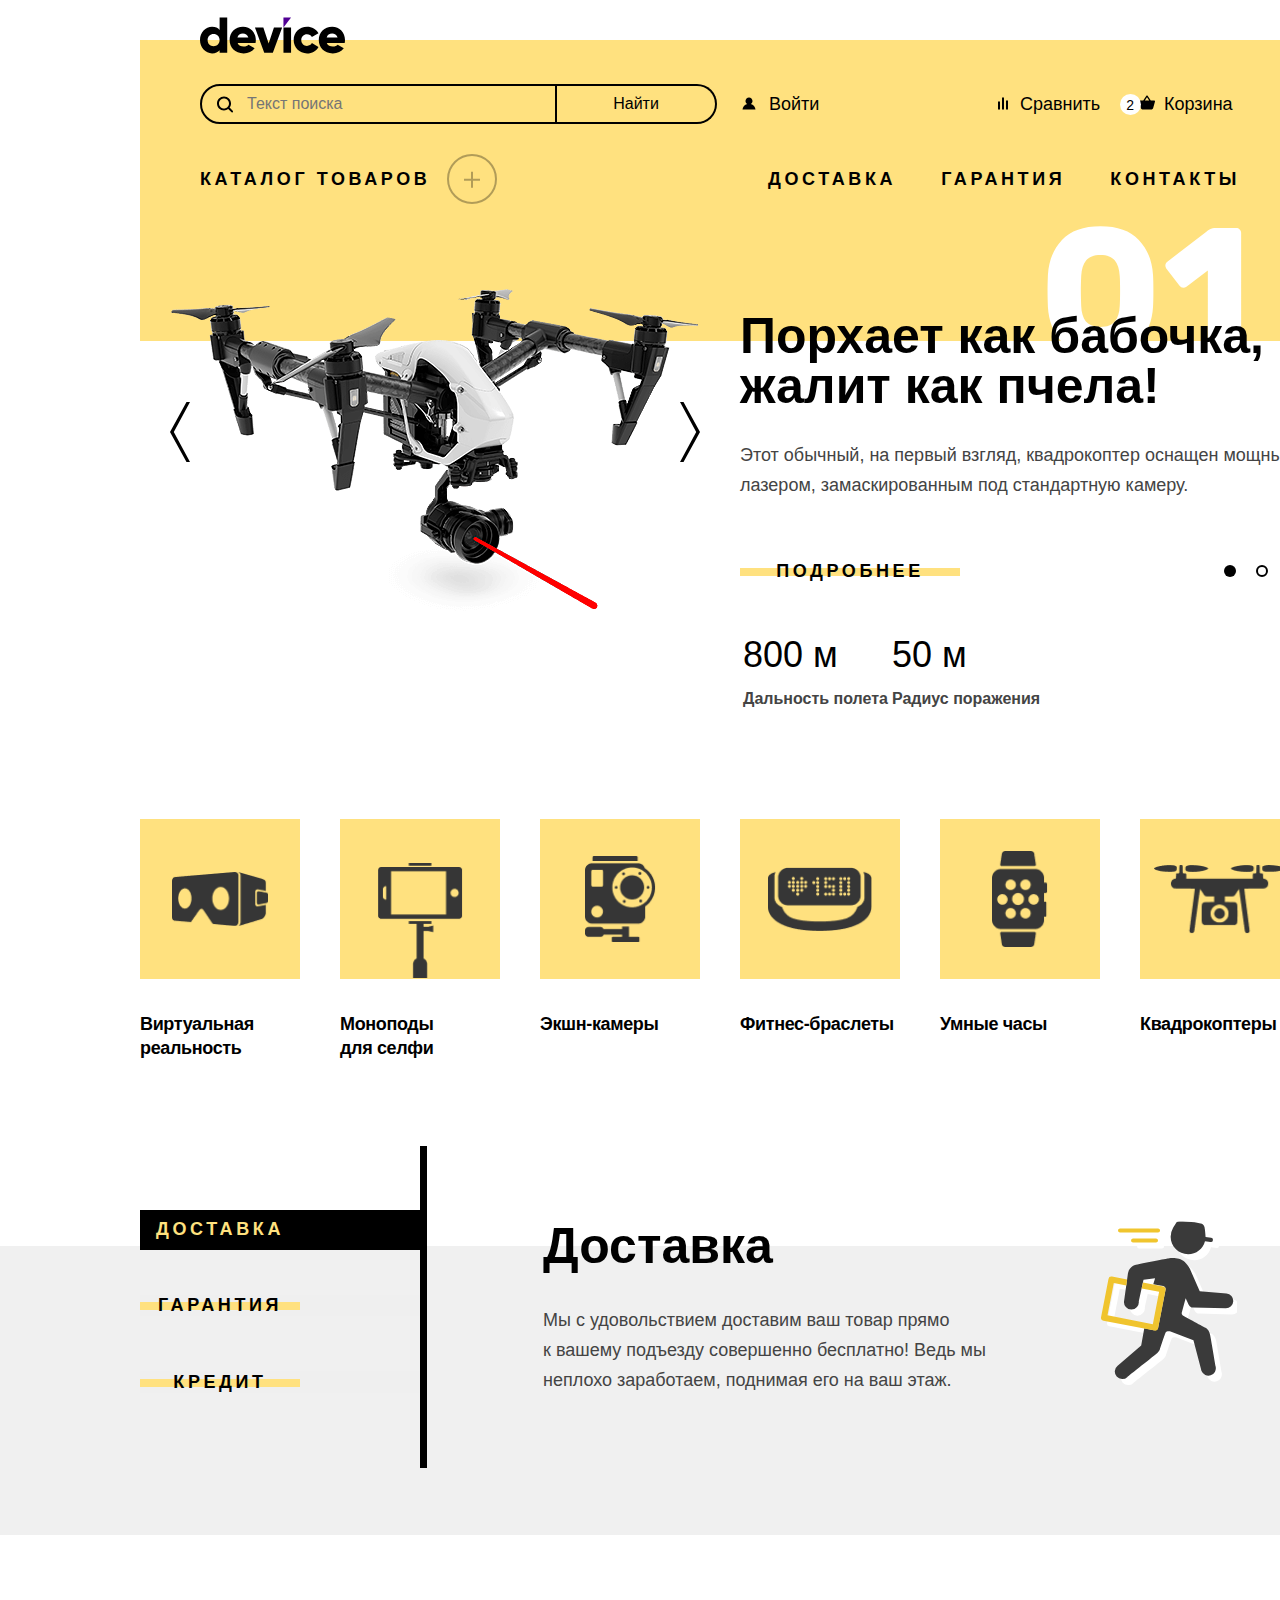
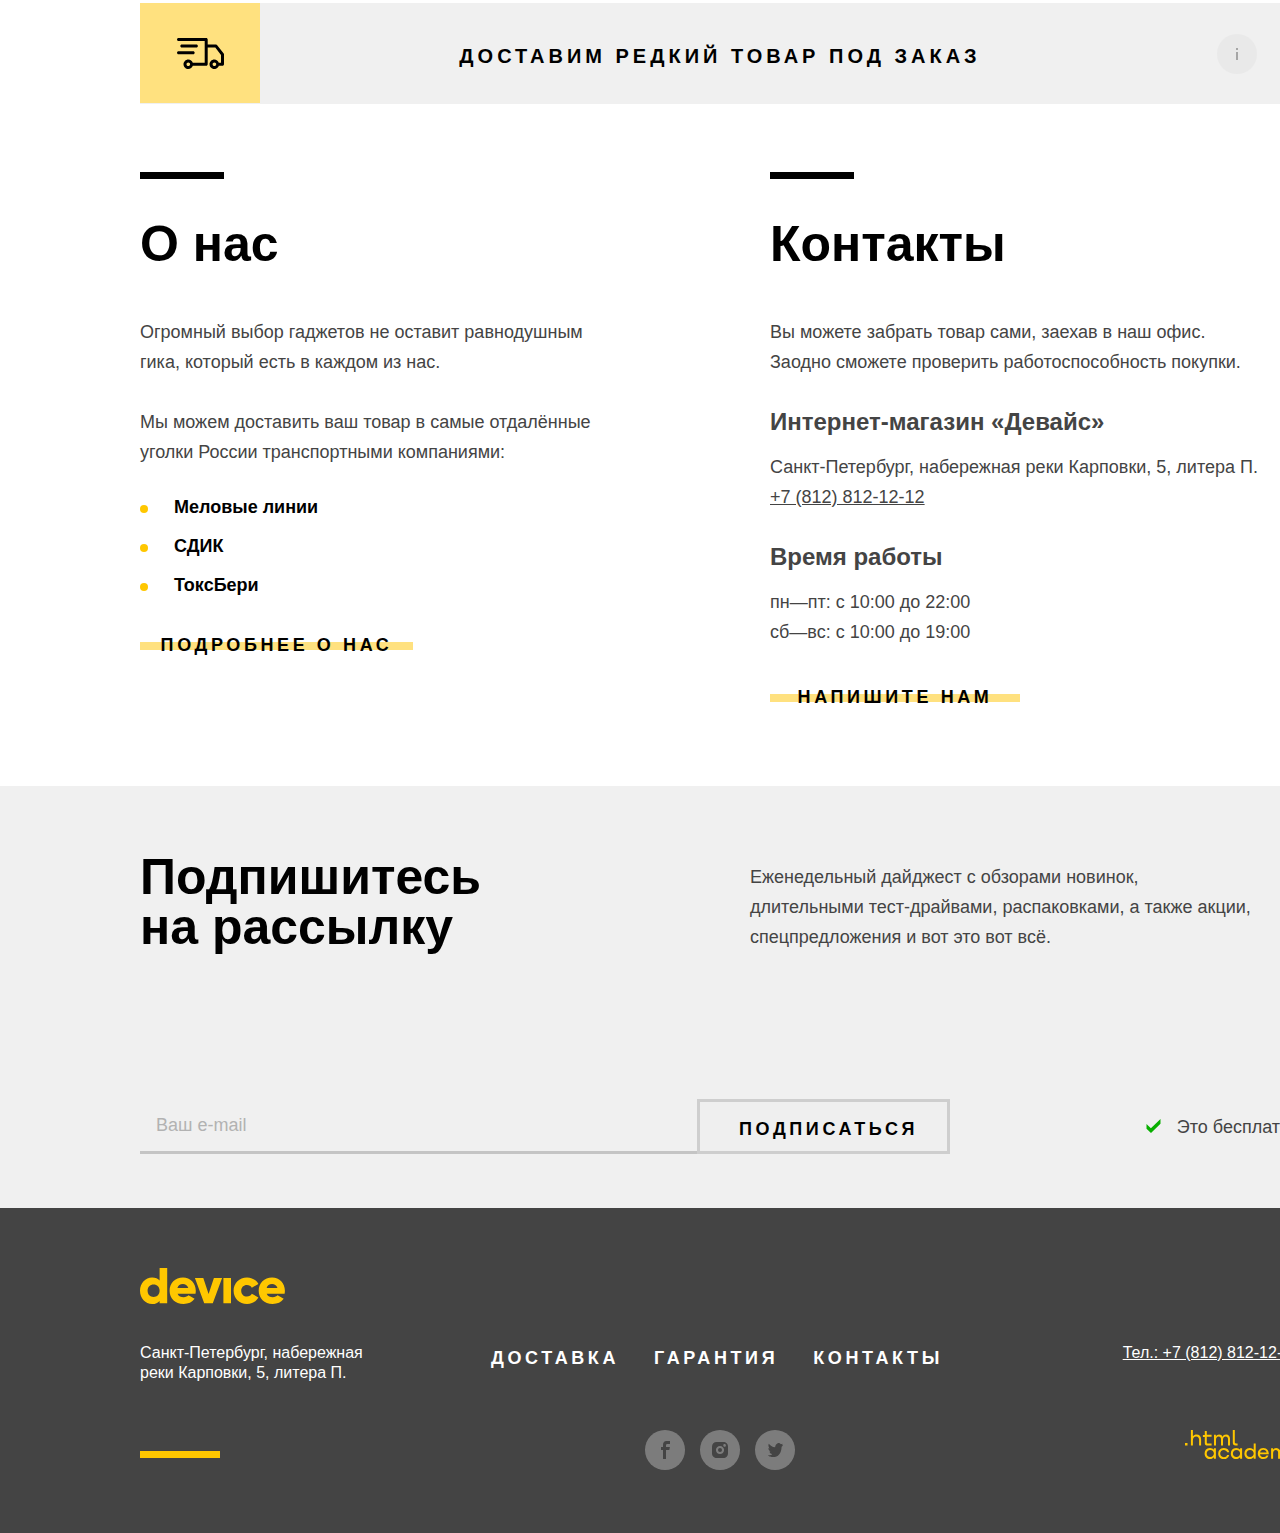
==== commit 3b9f8f02: "Merge pull request #3 from DenisDenis1991/master" ====
--- a/index.html
+++ b/index.html
@@ -2,6 +2,7 @@
 <html class="page" lang="ru">
   <head>
     <meta charset="utf-8">
+    <link rel="icon" href="favicon.ico">
     <title>HTML Academy: Девайс</title>
     <link rel="stylesheet" type="text/css" href="styles/normalize.css">
     <link rel="stylesheet" type="text/css" href="styles/style.css">
@@ -35,6 +36,7 @@
                 <span class="cart-link-count">2</span>
                 <span class="cart-link-text">Корзина</span>
               </a>
+              <!-- Для вывода поповера сменить display:none на display:block -->
               <div class="popover-cart">
                 <div class="popover-content">
                   <ul class="popover-list">
@@ -131,9 +133,9 @@
                   <div class="popular-buttons">
                     <a class="product-link btn" href="#nowhere">Подробнее</a>
                     <div class="popular-toggles">
-                      <button class="toggle toggle-active" type="button"></button>
-                      <button class="toggle" type="button"></button>
-                      <button class="toggle" type="button"></button>
+                      <button class="toggle toggle-active" type="button" aria-label="Превое изображение"></button>
+                      <button class="toggle" type="button" aria-label="Второе изображение"></button>
+                      <button class="toggle" type="button" aria-label="Третье изображение"></button>
                     </div>
                   </div>
                   <table class="product-table">
@@ -167,9 +169,9 @@
                   <div class="popular-buttons">
                       <a class="product-link btn" href="#nowhere">Подробнее</a>
                       <div class="popular-toggles">
-                        <button class="toggle" type="button"></button>
-                        <button class="toggle toggle-active" type="button"></button>
-                        <button class="toggle" type="button"></button>
+                        <button class="toggle toggle-active" type="button" aria-label="Превое изображение"></button>
+                        <button class="toggle" type="button" aria-label="Второе изображение"></button>
+                        <button class="toggle" type="button" aria-label="Третье изображение"></button>
                       </div>
                     </div>  
                   <table class="product-table">
@@ -201,9 +203,9 @@
                   <div class="popular-buttons">
                     <a class="product-link btn" href="#nowhere">Подробнее</a>
                     <div class="popular-toggles">
-                      <button class="toggle" type="button"></button>
-                      <button class="toggle" type="button"></button>
-                      <button class="toggle toggle-active" type="button"></button>
+                      <button class="toggle toggle-active" type="button" aria-label="Превое изображение"></button>
+                      <button class="toggle" type="button" aria-label="Второе изображение"></button>
+                      <button class="toggle" type="button" aria-label="Третье изображение"></button>
                     </div>
                   </div>  
                   <table class="product-table">
@@ -237,7 +239,7 @@
               </a>
             </li>
             <li class="catalog-list-product">
-              <a class="catalog-link" href="#nowhere">
+              <a class="catalog-link" href="monopods.html">
                 <div class="catalog-image">
                   <img class="monopod-img" src="img/catalog/monopod.png" width="85" height="117" alt="Моноподы для селфи">
                 </div>
@@ -425,9 +427,11 @@
         </div>
       </div>
     </footer>
+    <!-- Для вывода модального окна position:fixed -->
     <div class="modal-container">
-      <div class="modal modal-delivery">
-        <button class="modal-close-button">
+      <!-- Для вывода модального окна display:block -->
+      <div class="modal">
+        <button class="modal-close-button" type="button">
           <span class="visually-hidden">Закрыть</span>
         </button>
         <section class="modal-content">
@@ -438,34 +442,38 @@
               <label class="name">Ваше имя
               <input class="input-name field" type="text" name="login" placeholder="Введите имя" required>
               <span class="input-text">Добавьте имя</span>
+              <!-- Для вывода сообщения display:block -->
+              <span class="enter-name">Заполните это поле</span>
               </label>
             </p>
            
             <p class="field-group">
               <label class="name">Ваш e-mail
-                <input class="input-email field" type="email" name="email" placeholder="e-mail">
+                <!-- Для реализации состояния ошибки добавить класс .error -->
+                <input class="input-email field" type="email" name="email" placeholder="e-mail" required>
                 <span class="input-text text-valid">Забавный у вас адес </span>
               </label>
             </p>
             
             <p class="field-group">
               <label class="name">Что нужно привезти:
-                <input class="input-description field" type="text" name="description" placeholder="В свободной форме">
+                <input class="input-description field" type="text" name="description" placeholder="В свободной форме" required>
               </label>
             </p>
             <fieldset>
               <legend class="value">Количество
+                <!-- Для вывода поповера сменить display:none на display:block -->
                 <div class="popover-modal">
                   <div class="popover-modal-content">
                     <p>Постараемся найти, сколько нужно. Привезём сколько получится по требованиям к провозу багажа.</p>
                   </div>
                 </div>
               </legend>
-                <div class="value-container">
-                  <button type="button" class="minus value-btn"></button>
-                  <input type="text" class="total" name="total" value="1">
-                  <button type="button" class="plus value-btn"></button>
-                </div>  
+              <div class="value-container">
+                <button type="button" class="minus value-btn"></button>
+                <input type="text" class="total" name="total" value="1">
+                <button type="button" class="plus value-btn"></button>
+              </div>  
             </fieldset>
             <button type="submit" class="btn form-btn">Отправить </button>
           </form>
--- a/styles/style.css
+++ b/styles/style.css
@@ -52,7 +52,8 @@
   line-height: 30px;
   color: var(--basic-dark);
   background-color: var(--basic-light);
-  margin: 0;
+  margin: 0 auto;
+  min-width: 1440px;
 }
 
 img {
@@ -467,21 +468,31 @@
 .main-nav {
   display: flex;
   flex-direction: column;
+  position: relative;
 }
 
 .main-nav-dropdown {
+  position: absolute;
+  top: 64px;
+  padding: 0 60px;
   display: none;
+  width: 1160px;
+  margin-left: -60px;
+  z-index: -1;
   background-color: var(--basic-yellow);
 }
 
 .main-nav-list {
   margin: 0;
-  padding: 30px 30px 0 0;
+  padding: 0;
   list-style: none;
 }
 
 .main-nav:focus-within .main-nav-dropdown {
-  display: flex;
+  z-index: 2;
+  display: grid;
+  column-gap: 30px;
+  grid-template-columns: max-content max-content max-content;
 }
 
 .main-nav-link {
@@ -489,6 +500,14 @@
   line-height: 18px;
   text-decoration: none;
   color: var(--basic-extra-dark);
+}
+
+.main-nav-link:hover {
+  opacity: 0.3;
+}
+
+.main-nav-link:focus {
+  outline: 2px solid var(--purple);
 }
 
 .user-nav {
@@ -521,7 +540,13 @@
 
 }
 
-/* .main-nav-btn::after {
+
+.main-nav-btn-text {
+  display: flex;
+  align-items: center;
+}
+
+.main-nav-btn-text::after {
   content: '';
   opacity: 0.3;
   display: inline-block;
@@ -535,33 +560,6 @@
   background-position: center;
 }
 
-.main-nav-btn:hover::after {
-  opacity: 1;
-}
-
-.main-nav:focus-within .main-nav-btn::after {
-  background-image: url(../img/icons/minus.svg);
-} */
-
-.main-nav-btn-text {
-  display: flex;
-  align-items: center;
-}
-
-.main-nav-btn-text::after {
-  content: '';
-  opacity: 0.3;
-  display: inline-block;
-  margin: 0 17px;
-  width: 50px;
-  height: 50px;
-  border: 2px solid var(--basic-extra-dark);
-  border-radius: 50%;
-  background-image: url(../img/icons/plus.svg);
-  background-repeat: no-repeat;
-  background-position: center;
-}
-
 .main-nav-btn-text:hover::after {
   opacity: 1;
 }
@@ -573,20 +571,6 @@
 .main-nav-btn:focus .main-nav-btn-text{
   outline: 2px solid var(--purple);
 }
-
-/* 
-.main-nav-btn:hover::after {
-  opacity: 1;
-}
-
-.main-nav-btn:active::after {
-  opacity: 1;
-  background-image: url(../img/icons/minus.svg);
-}
-
-.main-nav-btn:focus {
-  outline: 2px solid var(--purple);
-} */
 
 .user-nav-link:hover {
   opacity: 0.6;
@@ -614,8 +598,8 @@
   background-color: var(--basic-yellow);
   background-image: url(../img/icons/01.svg);
   background-repeat: no-repeat;
-  background-position-x: 94%;
-  z-index: -1;
+  background-position: 94% 0;
+  z-index: 0;
 }
 
 .title,
@@ -744,6 +728,7 @@
 .product {
   display: flex;
   position: relative;
+  z-index: 1;
 }
 
 .product-img-slider {
@@ -850,7 +835,7 @@
 }
 
 .catalog-goods {
-  margin-bottom: 63px;
+  margin-bottom: 72px;
 }
 
 .catalog-list {
@@ -869,15 +854,15 @@
 
 
 
-.catalog-list-product:hover .catalog-image{
+.catalog-link:hover .catalog-image{
   background-color: var(--special-yellow);
 } 
 
-.catalog-list-product:active {
-  opacity: 0.3;
-}
-
-.catalog-list-product:focus {
+.catalog-link:active {
+  opacity: 0.3;
+}
+
+.catalog-link:focus {
   outline: 2px solid var(--purple);
 }
 
@@ -888,6 +873,7 @@
   letter-spacing: -0.02em;
   color: var(--basic-extra-dark);
   text-decoration: none;
+  display: block;
 }
 
 .catalog-link h3 {
@@ -895,6 +881,7 @@
   font-weight: 800;
   line-height: 24px;
   letter-spacing: -0.02em;
+  margin: 0;
 }
 
 .catalog-image {
@@ -930,6 +917,7 @@
 .services::before {
   content: '';
   display: block;
+  min-width: 1440px;
   width: 100%;
   height: 289px;
   position: absolute;
@@ -939,7 +927,7 @@
 
 .services-container {
   display: flex;
-  padding-bottom: 72px;
+  padding-bottom: 67px;
  
 }
 
@@ -2065,6 +2053,7 @@
   color: var(--basic-extra-dark);
   opacity: 0.3;
   text-decoration: none;
+
 }
 
 .pagination-link:hover {
@@ -2077,6 +2066,7 @@
 
 .pagination-link:focus {
   opacity: 0.3;
+  padding: 12px 18px;
   outline: 2px solid var(--purple);
 }
 
@@ -2086,7 +2076,7 @@
 
 .modal-container {
 
-  /* position: fixed;  */
+  /* position: fixed; */
   z-index: 1;
   top: 0;
   left: 0;
@@ -2202,22 +2192,38 @@
 .input-name {
   background-image: url(../img/icons/user-modal.svg);
   background-repeat: no-repeat;
-  background-position: center;
   background-position: center right 24px;
+ 
+}
+
+.name {
+  position: relative;
+}
+
+
+.enter-name {
+  display: block;
+  position: absolute;
+  top: 100px;
+  left: 100px;
+  color: var(--basic-light);
+  font-weight: 400;
+  font-size: 16px;
+  line-height: 20px;
+  background-color: #444444;
 }
 
 .input-email {
   background-image: url(../img/icons/letter.svg);
   background-repeat: no-repeat;
-  background-position: center;
   background-position: center right 24px;
 }
 
-.input-email:invalid {
+.error{
   border: 2px solid var(--red);
 }
 
-.input-email:invalid + .text-valid {
+.error:invalid + .text-valid {
   color: var(--red);
   display: block;
 }
@@ -2256,6 +2262,7 @@
   background-image: url(../img/icons/info.svg);
   background-repeat: no-repeat;
   background-position: 50%;
+  cursor: pointer;
 }
 
 .value-container {
@@ -2307,6 +2314,10 @@
 
 .form-btn {
   background-color: inherit;
+}
+
+.value:hover::after + .popover-modal {
+  display: block;
 }
 
 .popover-modal {
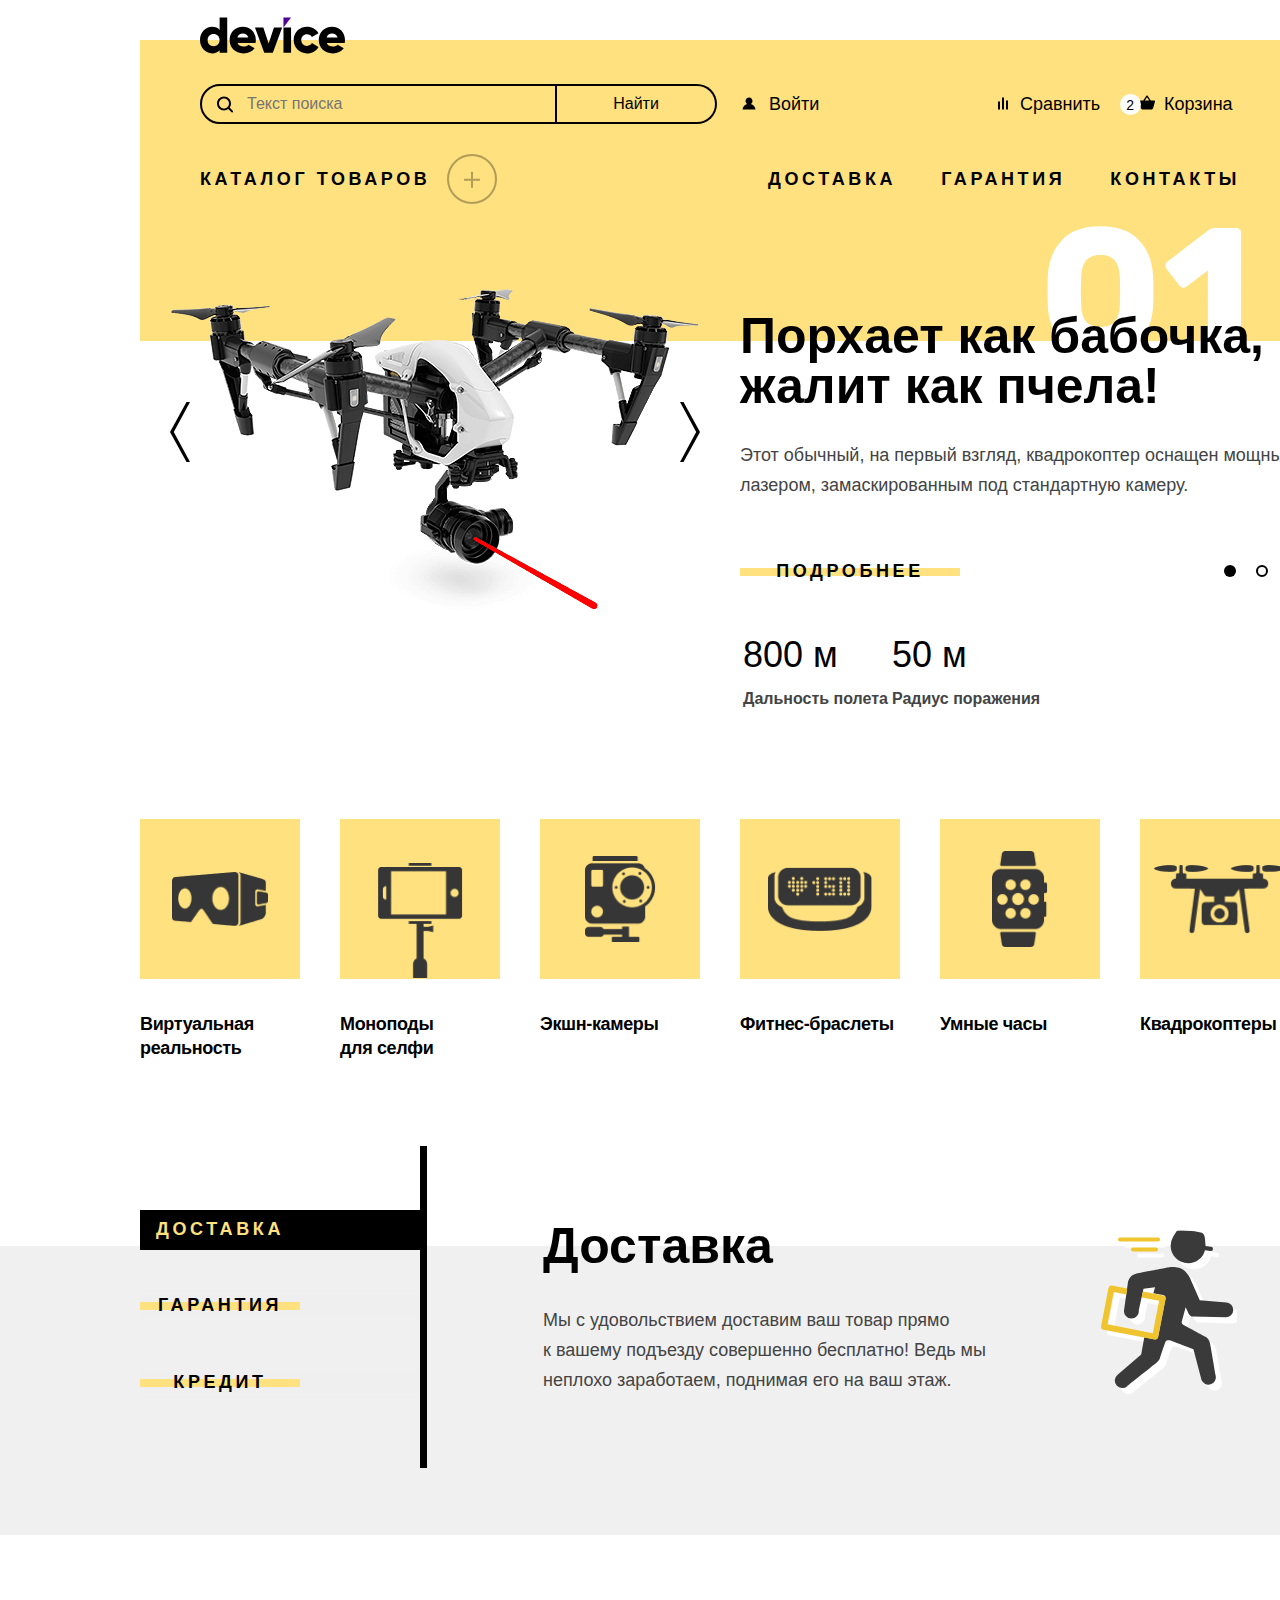
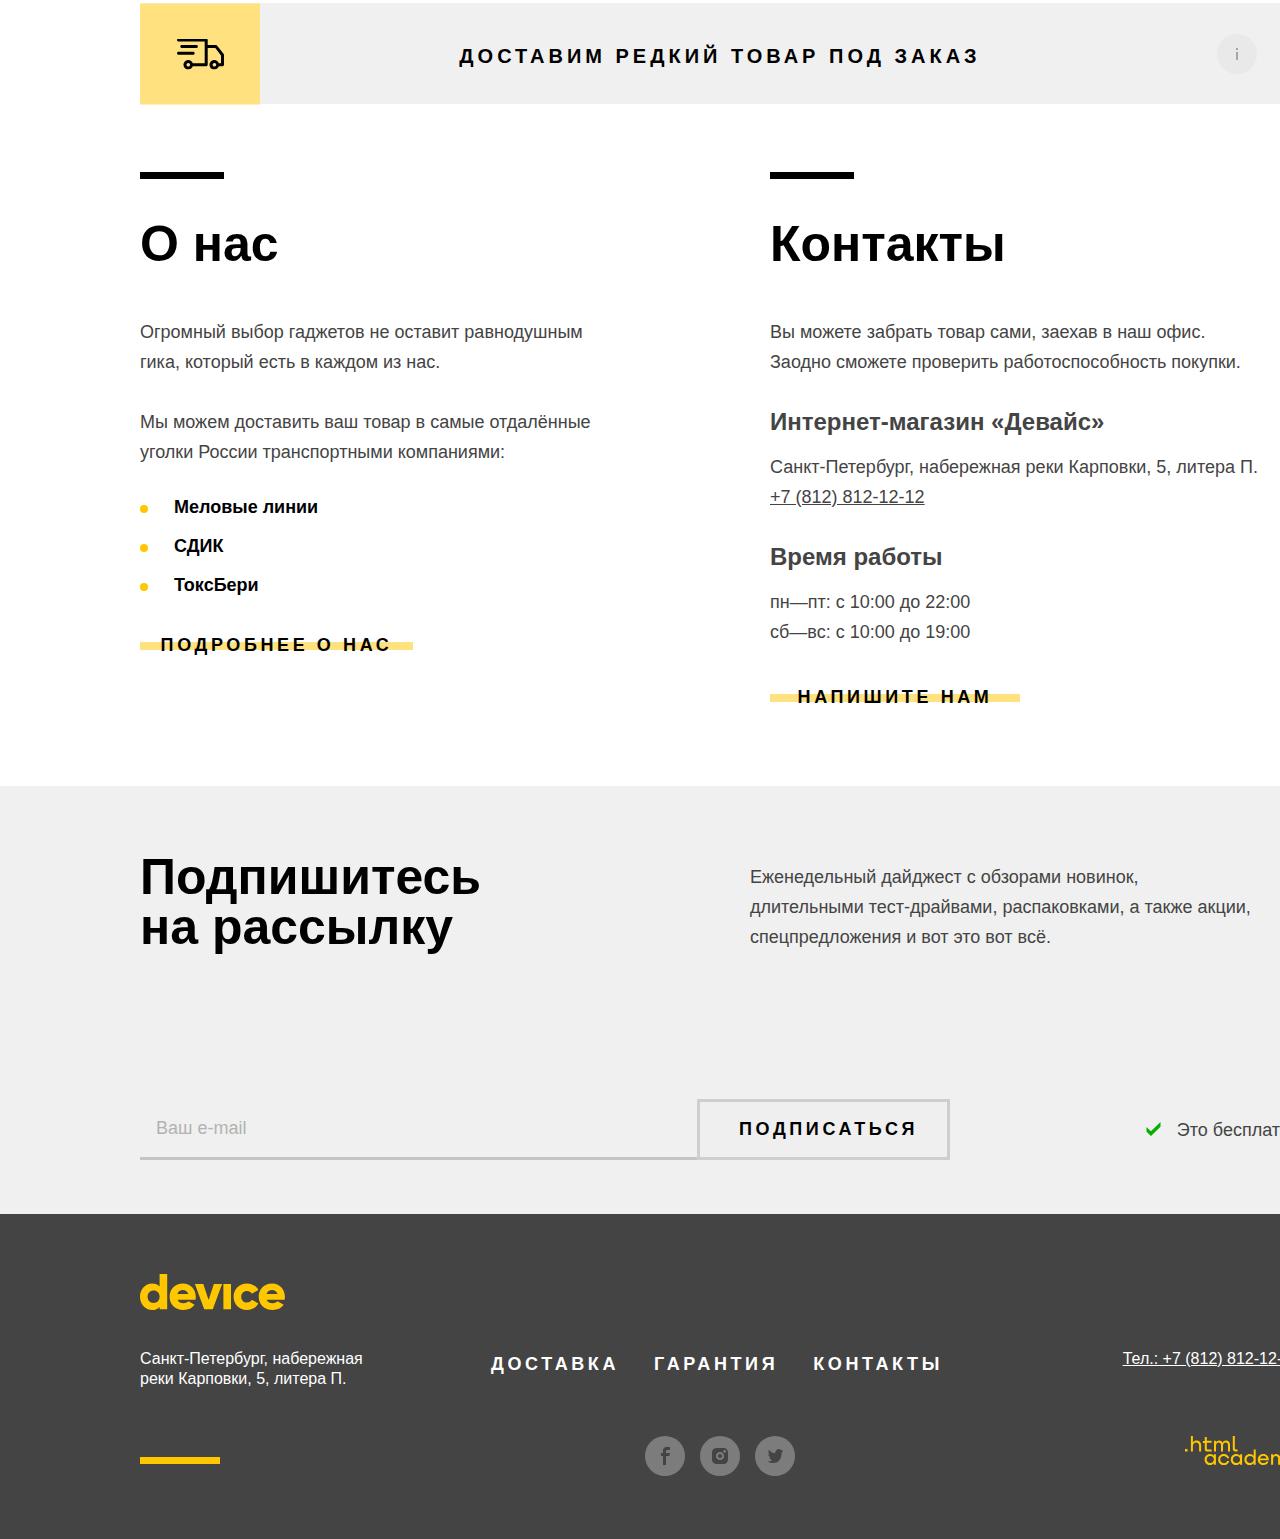
==== commit 59ee0840: "Внес правки" ====
--- a/index.html
+++ b/index.html
@@ -2,36 +2,36 @@
 <html class="page" lang="ru">
   <head>
     <meta charset="utf-8">
-    <link rel="icon" href="favicon.ico">
     <title>HTML Academy: Девайс</title>
+    <link rel="icon" type="image/png" sizes="32x32" href="../project-130289/img/favicon/favicon.png">
     <link rel="stylesheet" type="text/css" href="styles/normalize.css">
     <link rel="stylesheet" type="text/css" href="styles/style.css">
   </head>
   <body class="page-body">
     <div class="page-wrapper">
       <header class="header">
-        <p class="header-logo" aria-label="device">
+        <a class="header-logo" href="#nowhere" aria-label="device"><span class="visually-hidden">Логотип Девайс</span>
           <svg class="logo-img" width="145" height="37" fill="none" xmlns="http://www.w3.org/2000/svg">
             <path d="M27.219.389v35.3h-7.606v-2.4c-1.7 1.9-4.102 3.1-7.505 3.1-6.604 0-12.108-5.8-12.108-13.3 0-7.5 5.504-13.3 12.108-13.3 3.403 0 5.904 1.2 7.505 3.1V.389h7.606Zm-7.606 22.7c0-3.8-2.501-6.2-6.004-6.2-3.502 0-6.004 2.4-6.004 6.2 0 3.8 2.502 6.2 6.004 6.2 3.503-.1 6.004-2.4 6.004-6.2ZM43.73 29.589c2.101 0 3.803-.8 4.803-1.9l6.104 3.5c-2.501 3.4-6.204 5.2-11.007 5.2-8.606 0-14.01-5.8-14.01-13.3 0-7.5 5.404-13.3 13.41-13.3 7.404 0 12.808 5.7 12.808 13.3 0 1.1-.1 2.1-.3 3H37.626c1 2.6 3.302 3.5 6.104 3.5Zm4.603-9.1c-.8-2.9-3.102-4-5.404-4-2.902 0-4.803 1.4-5.504 4h10.908ZM82.156 10.489l-9.306 25.2h-8.606l-9.306-25.2h8.405l5.304 16 5.304-16h8.205ZM83.458 10.489h7.605v25.2h-7.605v-25.2ZM93.665 23.089c0-7.5 5.704-13.3 13.409-13.3 4.904 0 9.207 2.6 11.408 6.5l-6.604 3.8c-.901-1.8-2.702-2.8-4.904-2.8-3.302 0-5.704 2.4-5.704 5.8 0 3.5 2.402 5.8 5.704 5.8 2.202 0 4.103-1.1 4.904-2.8l6.604 3.8c-2.101 3.9-6.404 6.5-11.408 6.5-7.705 0-13.409-5.8-13.409-13.3ZM132.892 29.589c2.101 0 3.803-.8 4.803-1.9l6.104 3.5c-2.501 3.4-6.204 5.2-11.007 5.2-8.606 0-14.01-5.8-14.01-13.3 0-7.5 5.504-13.3 13.409-13.3 7.406 0 12.809 5.7 12.809 13.3 0 1.1-.1 2.1-.3 3h-17.912c1 2.6 3.302 3.5 6.104 3.5Zm4.703-9.1c-.8-2.9-3.102-4-5.404-4-2.902 0-4.803 1.4-5.503 4h10.907Z" fill="#000"/>
             <path d="M83.458.389v10.1l7.605-10.1h-7.605Z" fill="#510094"/>
           </svg>
-        </p>
+        </a>
         <div class="header-center">
           <form class="header-search search" action="https://echo.htmlacademy.ru/courses" method="get">
             <label class="search-area">
               <span class="visually-hidden">Поиск</span>
               <input class="search-input" type="text" name="Search" placeholder="Текст поиска">
-            </label>                                 
+            </label>
             <button class="search-btn" type="submit"><span class="text-search-btn">Найти</span></button>
           </form>
-         
+
           <a class="user user-link" href="login.html">Войти</a>
-      		
+
           <ul class="additional-nav">
             <li class="additional-nav-item">
               <a class="compare user-link" href="#nowhere">Сравнить</a>
             </li>
-            <li class="additional-nav-item asd">
+            <li class="additional-nav-item">
               <a class="cart user-link" href="#nowhere">
                 <span class="cart-link-count">2</span>
                 <span class="cart-link-text">Корзина</span>
@@ -42,12 +42,12 @@
                   <ul class="popover-list">
                     <li class="popover-item">
                       <div class="amateur-selfie-stick">
-                        <a class="purchase">Любительская селфи-палка</a>
-                      </div>  
+                        <a class="purchase" href="#nowhere">Любительская селфи-палка</a>
+                      </div>
                     </li>
                     <li class="popover-item">
                       <div class="professional-selfie-stick">
-                        <a class="purchase">Профессиональная селфи-палка</a>
+                        <a class="purchase" href="#nowhere"> Профессиональная селфи-палка</a>
                       </div>
                     </li>
                   </ul>
@@ -58,7 +58,7 @@
                   <a class="popover-button" href="#nohere"><span>Открыть корзину</span></a>
                 </div>
               </div>
-             
+
             </li>
           </ul>
         </div>
@@ -105,7 +105,7 @@
               </li>
             </ul>
           </nav>
-  
+
         </div>
       </header>
     </div>
@@ -124,7 +124,7 @@
                     <button class="arrows-left arrows-btn" type="button" aria-label="К следующему изображению"></button>
                   </div>
                   <a class="product-img" href="#nowhere">
-                    <img src="img/slider/slider-1.png" alt="Коптер" width="560" height="560">
+                    <img src="img/slider/slider-1.png" alt="Коптер." width="560" height="560">
                   </a>
                 </div>
                 <div class="product-main">
@@ -160,7 +160,7 @@
                     <button class="arrows-left arrows-btn" type="button" aria-label="К следующему изображению"></button>
                   </div>
                   <a class="product-img" href="#nowhere">
-                    <img src="img/slider/slider-2.png" width="560" height="560" alt="Часы">
+                    <img src="img/slider/slider-2.png" width="560" height="560" alt="Часы.">
                   </a>
                 </div>
                 <div class="product-main">
@@ -173,12 +173,12 @@
                         <button class="toggle" type="button" aria-label="Второе изображение"></button>
                         <button class="toggle" type="button" aria-label="Третье изображение"></button>
                       </div>
-                    </div>  
+                    </div>
                   <table class="product-table">
                     <tr class="product-table-tr">
                       <td class="table-td">48 часов</td>
                     </tr>
-                    <tr class="product-table-tr">  
+                    <tr class="product-table-tr">
                       <th class="table-th">Без подзарядки</th>
                     </tr>
                   </table>
@@ -194,7 +194,7 @@
                     <button class="arrows-left arrows-btn" type="button" aria-label="К следующему изображению"></button>
                   </div>
                   <a class="product-img" href="#nowhere">
-                    <img src="img/slider/slider-3.png" width="560" height="560" alt="Селфи палки">
+                    <img src="img/slider/slider-3.png" width="560" height="560" alt="Селфи палки.">
                   </a>
                 </div>
                 <div class="product-main">
@@ -207,7 +207,7 @@
                       <button class="toggle" type="button" aria-label="Второе изображение"></button>
                       <button class="toggle" type="button" aria-label="Третье изображение"></button>
                     </div>
-                  </div>  
+                  </div>
                   <table class="product-table">
                     <tr class="product-table-tr">
                       <td class="table-td">8,5 м</td>
@@ -224,7 +224,7 @@
               </article>
             </li>
           </ul>
-        
+
         </section>
 
         <section class="catalog-goods">
@@ -233,7 +233,7 @@
             <li class="catalog-list-product">
               <a class="catalog-link" href="#nowhere">
                 <div class="catalog-image">
-                  <img src="img/catalog/vr.png" width="96" height="54" alt="Очки виртуальной реальности">
+                  <img src="img/catalog/vr.png" width="96" height="54" alt="Очки виртуальной реальности.">
                 </div>
                 <h3>Виртуальная реальность</h3>
               </a>
@@ -241,7 +241,7 @@
             <li class="catalog-list-product">
               <a class="catalog-link" href="monopods.html">
                 <div class="catalog-image">
-                  <img class="monopod-img" src="img/catalog/monopod.png" width="85" height="117" alt="Моноподы для селфи">
+                  <img class="monopod-img" src="img/catalog/monopod.png" width="85" height="117" alt="Моноподы для селфи.">
                 </div>
                 <h3>Моноподы<br> для селфи</h3>
               </a>
@@ -249,7 +249,7 @@
             <li class="catalog-list-product">
               <a class="catalog-link" href="#nowhere">
                 <div class="catalog-image">
-                  <img src="img/catalog/camera.png" width="71" height="87" alt="Экшн-камеры">
+                  <img src="img/catalog/camera.png" width="71" height="87" alt="Экшн-камеры.">
                 </div>
                 <h3>Экшн-камеры</h3>
               </a>
@@ -257,7 +257,7 @@
             <li class="catalog-list-product">
               <a class="catalog-link" href="#nowhere">
                 <div class="catalog-image">
-                  <img src="img/catalog/fitnes.png" width="107" height="64" alt="Фитнес-браслеты">
+                  <img src="img/catalog/fitnes.png" width="107" height="64" alt="Фитнес-браслеты.">
                 </div>
                 <h3>Фитнес-браслеты</h3>
               </a>
@@ -265,7 +265,7 @@
             <li class="catalog-list-product">
               <a class="catalog-link" href="#nowhere">
                 <div class="catalog-image">
-                  <img src="img/catalog/smart.png" width="56" height="97" alt="Умные часы">
+                  <img src="img/catalog/smart.png" width="56" height="97" alt="Умные часы.">
                 </div>
                 <h3>Умные часы</h3>
               </a>
@@ -273,7 +273,7 @@
             <li class="catalog-list-product">
               <a class="catalog-link" href="#nowhere">
                 <div class="catalog-image">
-                  <img src="img/catalog/copter.png" width="132" height="69" alt="Квадрокоптеры">
+                  <img src="img/catalog/copter.png" width="132" height="69" alt="Квадрокоптеры.">
                 </div>
                 <h3>Квадрокоптеры</h3>
               </a>
@@ -283,6 +283,7 @@
       </div>
 
       <section class="services page-row">
+        <h2 class="visually-hidden">Сервисы</h2>
       	<div class="page-wrapper">
           <div class="services-container">
       	    <div class="slider-services-btns">
@@ -305,7 +306,7 @@
                 <p class="service-item-description">Залезть в долговую яму стало проще! Кредитные консультанты подберут для вас наиболее выгодные условия кредита. Выгодные для банка, разумеется.</p>
               </li>
             </ul>
-          </div>  
+          </div>
    		  </div>
       </section>
 
@@ -338,7 +339,7 @@
             <address class="about-us-addres">Санкт-Петербург, набережная реки Карповки, 5, литера П.</address>
             <a class="phone" href="tel:78128121212">+7 (812) 812-12-12</a>
           </div>
-          
+
           <div class="about-us-time">
             <p class="about-us-heading">Время работы</p>
             <p>пн—пт: с 10:00 до 22:00</p>
@@ -369,15 +370,15 @@
         </div>
       </section>
     </main>
-    
+
     <footer class="page-footer footer">
       <div class="page-wrapper footer-wrapper">
-        <p class="footer-logo">
+        <a class="footer-logo" href="#nowhere"><span class="visually-hidden">Логотип Девайс</span>
           <svg width="145" height="36" fill="none" xmlns="http://www.w3.org/2000/svg">
             <path d="M27.2 0v35.3h-7.6v-2.4c-1.7 1.9-4.1 3.1-7.5 3.1C5.5 36 0 30.2 0 22.7 0 15.2 5.5 9.4 12.1 9.4c3.4 0 5.9 1.2 7.5 3.1V0h7.6Zm-7.6 22.7c0-3.8-2.5-6.2-6-6.2s-6 2.4-6 6.2c0 3.8 2.5 6.2 6 6.2 3.5-.1 6-2.4 6-6.2ZM43.7 29.2c2.1 0 3.8-.8 4.8-1.9l6.1 3.5c-2.5 3.4-6.2 5.2-11 5.2-8.6 0-14-5.8-14-13.3C29.6 15.2 35 9.4 43 9.4c7.4 0 12.8 5.7 12.8 13.3 0 1.1-.1 2.1-.3 3H37.6c1 2.6 3.3 3.5 6.1 3.5Zm4.6-9.1c-.8-2.9-3.1-4-5.4-4-2.9 0-4.8 1.4-5.5 4h10.9ZM82.1 10.1l-9.3 25.2h-8.6l-9.3-25.2h8.4l5.3 16 5.3-16h8.2ZM83.4 10.1H91v25.2h-7.6V10.1ZM93.6 22.7c0-7.5 5.7-13.3 13.4-13.3 4.9 0 9.2 2.6 11.4 6.5l-6.6 3.8c-.9-1.8-2.7-2.8-4.9-2.8-3.3 0-5.7 2.4-5.7 5.8 0 3.5 2.4 5.8 5.7 5.8 2.2 0 4.1-1.1 4.9-2.8l6.6 3.8C116.3 33.4 112 36 107 36c-7.7 0-13.4-5.8-13.4-13.3ZM132.8 29.2c2.1 0 3.8-.8 4.8-1.9l6.1 3.5c-2.5 3.4-6.2 5.2-11 5.2-8.6 0-14-5.8-14-13.3 0-7.5 5.5-13.3 13.4-13.3 7.4 0 12.8 5.7 12.8 13.3 0 1.1-.1 2.1-.3 3h-17.9c1 2.6 3.3 3.5 6.1 3.5Zm4.7-9.1c-.8-2.9-3.1-4-5.4-4-2.9 0-4.8 1.4-5.5 4h10.9Z" fill="#FFC700"/>
           </svg>
-        </p>
-      
+        </a>
+
         <div class="footer-center">
           <address class="footer-addres">Санкт-Петербург, набережная реки Карповки, 5, литера П.</address>
           <ul class="footer-nav">
@@ -392,34 +393,34 @@
             </li>
           </ul>
           <a class="footer-phone" href="tel:78128121212">Тел.: +7 (812) 812-12-12</a>
-        </div> 
-      
+        </div>
+
         <div class="footer-bottom">
           <ul class="footer-social social">
             <li class="social-item">
-              <a class="social-link" href="https://www.facebook.com/htmlacademy">
+              <a class="social-link" href="https://www.facebook.com/htmlacademy"><span class="visually-hidden">Фейсбук</span>
                 <svg class="social-img" width="9" height="18" fill="none" xmlns="http://www.w3.org/2000/svg">
                   <path d="M6.5 3H9V0H5.6C2.8 0 2 1.7 2 4.2V6H0v3h2v9h3V9h3.3l.6-3H5V4.5C5 3.7 5.3 3 6.5 3Z" fill="#444"/>
                 </svg>
               </a>
             </li>
-            <li class="social-item"> 
-              <a class="social-link" href="https://www.instagram.com/htmlacademy">
+            <li class="social-item">
+              <a class="social-link" href="https://www.instagram.com/htmlacademy"><span class="visually-hidden">Инстаграм</span>
                 <svg class="social-img" width="16" height="16" fill="none" xmlns="http://www.w3.org/2000/svg">
                   <path d="M8 10a2 2 0 1 0 0-4 2 2 0 0 0 0 4Z" fill="#444"/>
                   <path d="M14.7 1.3c-.9-.9-2-1.3-3.4-1.3H4.7C1.9 0 0 1.9 0 4.7v6.6c0 1.4.4 2.6 1.4 3.4.9.9 2 1.3 3.3 1.3h6.6c1.4 0 2.6-.4 3.4-1.3.8-.9 1.3-2 1.3-3.4V4.7c0-1.4-.4-2.6-1.3-3.4ZM8 12.1c-2.2 0-4.1-1.8-4.1-4.1S5.8 3.9 8 3.9c2.2 0 4.1 1.8 4.1 4.1s-1.9 4.1-4.1 4.1Zm4.6-7.4c-.7 0-1.3-.5-1.3-1.3s.5-1.3 1.3-1.3c.7 0 1.3.6 1.3 1.3 0 .7-.6 1.3-1.3 1.3Z" fill="#444"/>
                 </svg>
               </a>
             </li>
-            <li class="social-item" >  
-              <a class="social-link" href="https://twitter.com/htmlacademy_ru">
+            <li class="social-item" >
+              <a class="social-link" href="https://twitter.com/htmlacademy_ru"><span class="visually-hidden">Твиттер</span>
                 <svg class="social-img" width="15" height="15" fill="none" xmlns="http://www.w3.org/2000/svg">
                   <path d="M9.7.155c1.5-.5 2.6.3 3.2 1.1.5-.2 1.1-.4 1.7-.6 0 .8-.5 1.4-.8 1.6.7.2 1.2-.4 1.2-.4-.1.9-.9 1.7-1.4 1.9-.2 6.3-2.8 10.4-8.9 10.3h-.4c-.3 0-3.7-.4-4.3-1.8 2 .2 3.4-.4 4.1-1.1-.8-.3-2.4-.4-2.6-2.8.3.2.5.3 1.1.2-1.1-.8-2.3-1.5-2.2-3.5.3.3.9.5 1.2.4-.6-.2-1.8-3.1-.8-4.6 1.6 1.7 3.3 3.4 6.3 3.5.2-2.1 1-3.5 2.6-4.2Z" fill="#444"/>
                 </svg>
               </a>
-            </li>  
-          </ul>
-          <a class="footer-developer" href="https://htmlacademy.ru/">
+            </li>
+          </ul>
+          <a class="footer-developer" href="https://htmlacademy.ru/"><span class="visually-hidden">Сайт разработчика</span>
             <svg class="social-img-developer" width="115" height="33" fill="none" xmlns="http://www.w3.org/2000/svg">
               <path d="M0 12.9v2.6h2.5v-2.6H0ZM11.6 4.5c-1.6 0-2.8.7-3.6 1.7h-.1V0h-2v15.5h2v-5.3c0-2.1 1.3-3.6 3.3-3.6 1.8 0 2.9 1.4 2.9 3.2v5.7h2V9.4c.1-3-1.8-4.9-4.5-4.9ZM26.6 4.8h-4.8V1.1h-2v3.8h-1.9v2h1.9v6c0 1.7 1 2.7 2.7 2.7h4.1v-2h-3.7c-.7 0-1.1-.4-1.1-1.1V6.8h4.8v-2ZM41.1 4.6c-1.6 0-2.9.8-3.5 2.1h-.1c-.6-1.2-1.8-2.1-3.4-2.1-1.4 0-2.5.8-3.1 1.8h-.1V4.8H29v10.6h2V10c0-2 1-3.5 2.6-3.5 1.5 0 2.4 1 2.4 2.6v6.3h2V9.8c0-2.4 1.4-3.3 2.6-3.3 1.5 0 2.4 1 2.4 2.6v6.3h2V8.9c.1-2.5-1.4-4.3-3.9-4.3ZM47.8 12.7c0 1.7 1 2.7 2.8 2.7h2v-2h-1.7c-.7 0-1.1-.4-1.1-1.1V0h-2v12.7ZM28.9 19.7c-.9-1.1-2.2-1.8-3.9-1.8-3.1 0-5.4 2.3-5.4 5.6s2.3 5.6 5.4 5.6c1.8 0 3-.8 3.8-1.9h.1v1.6h2V18.2h-2v1.5Zm-3.6 7.4c-2.2 0-3.6-1.6-3.6-3.6s1.4-3.6 3.6-3.6 3.6 1.6 3.6 3.6c0 1.9-1.4 3.6-3.6 3.6ZM44.2 22c-.5-2.4-2.6-4.1-5.4-4.1-3.4 0-5.6 2.5-5.6 5.6 0 3.1 2.2 5.6 5.6 5.6 2.8 0 4.9-1.8 5.4-4.2h-2.1c-.4 1.3-1.7 2.3-3.3 2.3-2.2 0-3.6-1.6-3.6-3.6s1.4-3.6 3.6-3.6c1.6 0 2.8 1 3.3 2.2h2.1V22ZM55.1 19.7c-.9-1.1-2.2-1.8-3.9-1.8-3.1 0-5.4 2.3-5.4 5.6s2.3 5.6 5.4 5.6c1.8 0 3-.8 3.8-1.9h.1v1.6h2V18.2h-2v1.5Zm-3.6 7.4c-2.2 0-3.6-1.6-3.6-3.6s1.4-3.6 3.6-3.6 3.6 1.6 3.6 3.6c0 1.9-1.5 3.6-3.6 3.6ZM68.7 19.8c-.9-1.1-2.2-1.9-3.9-1.9-3.1 0-5.4 2.3-5.4 5.6s2.2 5.6 5.4 5.6c1.7 0 3-.8 3.8-1.8h.1v1.5h2V13.4h-2v6.4Zm-3.6 7.3c-2.2 0-3.6-1.6-3.6-3.6s1.4-3.6 3.6-3.6 3.6 1.6 3.6 3.6c-.1 2-1.5 3.6-3.6 3.6ZM78.3 17.9c-3.3 0-5.5 2.5-5.5 5.6 0 3 2.1 5.6 5.5 5.6 2.5 0 4.5-1.3 5.2-3.6h-2.1c-.5 1-1.6 1.6-3 1.6-1.9 0-3.3-1.3-3.4-2.9h8.8c.2-3.6-2-6.3-5.5-6.3Zm0 1.9c1.7 0 3 1 3.3 2.6h-6.5c.3-1.5 1.5-2.6 3.2-2.6ZM98.2 17.9c-1.6 0-2.9.8-3.6 2h-.1c-.6-1.2-1.8-2-3.4-2-1.4 0-2.5.7-3.1 1.8v-1.5h-1.9v10.6h2v-5.4c0-2 1-3.4 2.6-3.5 1.5 0 2.4 1 2.4 2.6v6.3h2v-5.6c0-2.4 1.4-3.3 2.6-3.3 1.5 0 2.4 1 2.4 2.6v6.3h2v-6.5c.1-2.6-1.4-4.4-3.9-4.4ZM109.4 27l-3.6-8.9h-2.2l4.8 11.6c-.3.9-.7 1.2-1.7 1.2h-2.5v2h2.5c1.8 0 2.8-.8 3.5-2.6l4.7-12.2h-2.1l-3.4 8.9Z" fill="#FFC700"/>
             </svg>
@@ -437,7 +438,7 @@
         <section class="modal-content">
           <h2 class="modal-title">Доставка под заказ</h2>
           <form class="delivery-form" action="https://echo.htmlacademy.ru/" method="post">
-           
+
             <p class="field-group">
               <label class="name">Ваше имя
               <input class="input-name field" type="text" name="login" placeholder="Введите имя" required>
@@ -446,7 +447,7 @@
               <span class="enter-name">Заполните это поле</span>
               </label>
             </p>
-           
+
             <p class="field-group">
               <label class="name">Ваш e-mail
                 <!-- Для реализации состояния ошибки добавить класс .error -->
@@ -454,26 +455,26 @@
                 <span class="input-text text-valid">Забавный у вас адес </span>
               </label>
             </p>
-            
+
             <p class="field-group">
               <label class="name">Что нужно привезти:
                 <input class="input-description field" type="text" name="description" placeholder="В свободной форме" required>
               </label>
             </p>
-            <fieldset>
-              <legend class="value">Количество
+            <fieldset class="value-list">
+              <legend class="value">Количество</legend>
                 <!-- Для вывода поповера сменить display:none на display:block -->
                 <div class="popover-modal">
                   <div class="popover-modal-content">
                     <p>Постараемся найти, сколько нужно. Привезём сколько получится по требованиям к провозу багажа.</p>
                   </div>
                 </div>
-              </legend>
+
               <div class="value-container">
                 <button type="button" class="minus value-btn"></button>
                 <input type="text" class="total" name="total" value="1">
                 <button type="button" class="plus value-btn"></button>
-              </div>  
+              </div>
             </fieldset>
             <button type="submit" class="btn form-btn">Отправить </button>
           </form>
@@ -481,4 +482,4 @@
       </div>
     </div>
   </body>
-</html>+</html>
--- a/styles/style.css
+++ b/styles/style.css
@@ -116,6 +116,7 @@
   content: '';
   display: block;
   width: 100%;
+  height: 100%;
   min-height: 186px;
   z-index: -1;
   position: absolute;
@@ -154,6 +155,10 @@
   display: flex;
 }
 
+.search-area {
+  display: flex;
+}
+
 .search-input {
   width: 357px;
   background: var(--basic-yellow);
@@ -191,6 +196,7 @@
   box-sizing: border-box;
   border-radius: 0px 50px 50px 0px;
   background-color: var(--basic-yellow);
+  overflow-wrap: break-word;
 }
 
 .search-btn:hover {
@@ -215,6 +221,10 @@
   grid-template-columns: max-content min-content;
 }
 
+.user {
+  max-width: 151px;
+}
+
 .user::before {
   content: '';
   display: inline-block;
@@ -229,6 +239,7 @@
   color: var(--basic-extra-dark);
   text-decoration: none;
   display: block;
+  overflow-wrap: break-word;
 }
 
 .user-link:hover {
@@ -245,10 +256,12 @@
 
 .additional-nav-item {
   position: relative;
+  overflow-wrap: break-word;
 }
 
 .compare {
   margin-right: 26px;
+  max-width: 110px;
 }
 
 .compare::before {
@@ -264,9 +277,10 @@
 .cart-link-count {
   display: inline-block;
   font-size: 14px;
-  line-height: 16px; 
+  line-height: 16px;
   position: relative;
   z-index: 1;
+  max-width: 17px;
 }
 
 .cart-link-count::after {
@@ -281,6 +295,11 @@
   z-index: -1;
 }
 
+.cart-link-text {
+  max-width: 100px;
+  overflow-wrap: break-word;
+  display: inline-block;
+}
 
 .cart-link-text::before {
   content: '';
@@ -469,6 +488,7 @@
   display: flex;
   flex-direction: column;
   position: relative;
+  overflow-wrap: break-word;
 }
 
 .main-nav-dropdown {
@@ -480,12 +500,14 @@
   margin-left: -60px;
   z-index: -1;
   background-color: var(--basic-yellow);
+  overflow-wrap: break-word;
 }
 
 .main-nav-list {
   margin: 0;
   padding: 0;
   list-style: none;
+  max-width: 225px;
 }
 
 .main-nav:focus-within .main-nav-dropdown {
@@ -512,7 +534,7 @@
 
 .user-nav {
   margin-left: auto;
-} 
+}
 
 .user-nav-list {
   display: grid;
@@ -521,6 +543,11 @@
   padding: 0;
   margin: 0;
   list-style: none;
+  overflow-wrap: break-word;
+}
+
+.user-nav-item {
+  max-width: 135px;
 }
 
 .main-nav-btn,
@@ -537,9 +564,9 @@
 .main-nav-btn {
   display: flex;
   align-items: center;
-
-}
-
+  max-width: 321px;
+  overflow-wrap: break-word;
+}
 
 .main-nav-btn-text {
   display: flex;
@@ -551,7 +578,7 @@
   opacity: 0.3;
   display: inline-block;
   margin: 0 17px;
-  width: 50px;
+  min-width: 50px;
   height: 50px;
   border: 2px solid var(--basic-extra-dark);
   border-radius: 50%;
@@ -649,7 +676,7 @@
 
 .btn:hover::after {
   height: 100%;
-  background-color: var(--basic-yellow);  
+  background-color: var(--basic-yellow);
 }
 
 .btn:active::after {
@@ -746,6 +773,8 @@
   flex-direction: column;
   margin-top: 85px;
   margin-left: 40px;
+  overflow-wrap: break-word;
+  max-width: 560px;
 }
 
 .product-title {
@@ -764,7 +793,7 @@
 }
 
 .product-link {
- margin-right: auto; 
+ margin-right: auto;
 }
 
 .product-table {
@@ -800,8 +829,6 @@
   border-radius: 50%;
 }
 
-
-
 .toggle:hover {
   opacity: 0.6;
 }
@@ -845,6 +872,7 @@
   margin: 0;
   padding: 0;
   list-style: none;
+  overflow-wrap: break-word;
 }
 
 .catalog-list-product {
@@ -852,11 +880,9 @@
   min-height: 253px;
 }
 
-
-
 .catalog-link:hover .catalog-image{
   background-color: var(--special-yellow);
-} 
+}
 
 .catalog-link:active {
   opacity: 0.3;
@@ -907,7 +933,6 @@
   margin: auto;
 }
 
-
 .services {
   min-height: 391px;
   display: flex;
@@ -928,7 +953,6 @@
 .services-container {
   display: flex;
   padding-bottom: 67px;
- 
 }
 
 .slider-services-btns {
@@ -938,8 +962,6 @@
   border-right: 7px solid var(--basic-extra-dark);
   padding: 64px 0 20px 0;
  }
-
-
 
 .service-button {
   font-family: "Raleway", "Arial", sans-serif;
@@ -956,7 +978,6 @@
   cursor: pointer;
   padding: 0px;
   margin-bottom: 55px;
-
 }
 
 .service-button-text {
@@ -1003,7 +1024,6 @@
   opacity: 0.3;
 }
 
-
 .service-button-active:focus {
   outline: 2px solid var(--purple);
 }
@@ -1013,6 +1033,8 @@
   margin: 0;
   padding: 0;
   list-style: none;
+  overflow-wrap: break-word;
+  max-width: 873px;
 }
 
 .service-item {
@@ -1030,21 +1052,22 @@
 }
 
 .deliver {
-  height: 165px;
+  min-height: 165px;
   background-image: url(../img/services/deliver.svg);
   background-repeat: no-repeat;
   background-position: right bottom;
+  background-color: transparent;
 }
 
 .warranty {
-  height: 195px;
+  min-height: 195px;
   background-image: url(../img/services/warranty.svg);
   background-repeat: no-repeat;
   background-position: right bottom;
 }
 
 .credit{
-  height: 189px;
+  min-height: 189px;
   background-image: url(../img/services/credit.svg);
   background-repeat: no-repeat;
   background-position: right;
@@ -1061,6 +1084,10 @@
 
 .page-row {
   margin-bottom: 68px;
+}
+
+.delivery {
+  overflow-wrap: break-word;
 }
 
 .delivery-link{
@@ -1078,9 +1105,7 @@
   background-color: var(--light);
   position: relative;
   text-align: center;
-  
-}
-
+}
 
 .delivery-link::before {
   content: '';
@@ -1089,10 +1114,11 @@
   background-position: center;
   display: block;
   width: 120px;
-  height: 100px;
+  height: 100%;
   background-color: var(--basic-yellow);
   position: absolute;
-  top: 0;
+  top: 50%;
+  transform: translateY(-50%);
   left: 0;
 }
 
@@ -1129,7 +1155,6 @@
 .delivery-link:focus {
   outline: 2px solid var(--purple);
 }
-
 
 .about-us {
   display: flex;
@@ -1163,7 +1188,7 @@
 
 .about-us-padding {
   padding-bottom: 48px;
-} 
+}
 
 .about-us-list {
   padding: 0;
@@ -1197,7 +1222,7 @@
   margin-bottom: 30px;
 }
 
-  .popular-item {
+.popular-item {
   display: none;
 }
 
@@ -1230,8 +1255,12 @@
   color: var(--basic-dark);
 }
 
+.newsletter-area {
+  display: flex;
+}
+
 .newsletter {
-  background-color: var(--light); 
+  background-color: var(--light);
   padding-top: 66px;
   padding-bottom: 54px;
 }
@@ -1264,8 +1293,7 @@
 
 .newsletter-input {
   width: 557px;
-  height: 55px;
-  padding-left: 16px;
+  padding: 0 16px;
   border: none;
   background-color: var(--light);
   border-bottom: 3px solid var(--light-grey);
@@ -1291,7 +1319,6 @@
   text-transform: uppercase;
   text-align: center;
   width: 253px;
-  height: 55px;
   padding: 17px 39px;
   border: 3px solid #CECECE;
   box-sizing: border-box;
@@ -1301,6 +1328,8 @@
 
 .newsletter-free {
   margin: 0px;
+  max-width: 170px;
+  overflow-wrap: break-word;
 }
 
 .newsletter-free::before {
@@ -1316,7 +1345,6 @@
 .page-footer {
   background-color: var(--basic-dark);
   width: 100%;
-  
 }
 
 .footer-logo {
@@ -1339,7 +1367,6 @@
 
 .footer-center {
   display: flex;
-  
 }
 
 .footer-addres {
@@ -1358,6 +1385,11 @@
   margin: 0;
   padding: 0;
   list-style: none;
+  overflow-wrap: break-word;
+}
+
+.footer-nav-item {
+  max-width: 135px;
 }
 
 .footer-nav-link {
@@ -1388,6 +1420,9 @@
   line-height: 20px;
   margin-left: auto;
   color: var(--basic-light);
+  align-self: flex-start;
+  max-width: 180px;
+  overflow-wrap: break-word;
 }
 
 .footer-phone:hover {
@@ -1407,7 +1442,6 @@
   position: relative;
   margin-top: 47px;
   margin-bottom: 61px;
-  
 }
 
 .footer-bottom::after {
@@ -1489,6 +1523,8 @@
   background-color: transparent;
   cursor: pointer;
   opacity: 0.3;
+  max-width: 57px;
+  overflow-wrap: break-word;
 }
 
 .breadcrumbs {
@@ -1497,6 +1533,7 @@
   display: flex;
   align-items: center;
   list-style: none;
+  flex-wrap: wrap;
 }
 
 .breadcrumbs-link {
@@ -1529,7 +1566,6 @@
   margin-left: 11px;
   margin-right: 16px;
 }
-
 
 .catalog-content {
   margin-bottom: 78px;
@@ -1592,10 +1628,8 @@
 }
 
 .sorting-link:focus {
-  padding: 12px;
-  outline: 2px solid var(--purple);
-}
-
+  outline: 2px solid var(--purple);
+}
 
 .select-active-link {
   display: inline-block;
@@ -1705,8 +1739,6 @@
   margin-bottom: 52px;
 }
 
-
-
 .choice-label {
   font-size: 16px;
   line-height: 19px;
@@ -1720,6 +1752,8 @@
   font-size: 15px;
   line-height: 18px;
   opacity: 0.3;
+  max-width: 30px;
+  overflow-wrap: break-word;
 }
 
 .label-min {
@@ -1729,7 +1763,7 @@
 
 .label-max {
   position: absolute;
-  right: 42px;
+  right: 77px;
 }
 
 .filter-block-input {
@@ -1774,7 +1808,6 @@
   opacity: 0.1;
 }
 
-
 .choice-mark {
   position: absolute;
   top: 5px;
@@ -1790,7 +1823,6 @@
 .choice-input:checked + .choice-mark{
   opacity: 1;
 }
-
 
 .choice-input[type="checkbox"]:checked + .choice-mark::before {
   content: '';
@@ -1816,7 +1848,6 @@
   height: 8px;
   background-color: #242424;
   border-radius: 50%;
-
 }
 
 .filter-block-element {
@@ -1835,7 +1866,6 @@
   align-items: center;
   width: 840px;
   padding: 20px 40px;
-
 }
 
 .selected-list {
@@ -1860,7 +1890,6 @@
   position: relative;
   display: block;
   flex-grow: 1;
-
 }
 
 .shipment-new::after {
@@ -1940,7 +1969,6 @@
   display: flex;
   justify-content: space-between;
   padding-top: 30px;
-
 }
 
 .shipment-title {
@@ -1956,10 +1984,9 @@
 .shipment-description {
   text-align: right;
   line-height: 21px;
-  min-width: 100px; 
-  margin: 0;
-}
-
+  min-width: 100px;
+  margin: 0;
+}
 
 .selected {
   background-color: var(--basic-light);
@@ -2023,6 +2050,16 @@
   display: block;
 }
 
+.pagination-item-btn {
+  max-width: 162px;
+  overflow-wrap: break-word;
+}
+
+.pagination-item {
+  max-width: 55px;
+  overflow-wrap: break-word;
+}
+
 .pagination-btn:hover {
   background-color: var(--grey);
 }
@@ -2037,8 +2074,9 @@
 }
 
 .pagination-number {
-  width: 200px;
-  display: flex;
+  min-width: 200px;
+  display: grid;
+  grid-template-columns: min-content min-content min-content min-content min-content;
   list-style: none;
   margin: 0;
   padding: 0;
@@ -2053,7 +2091,7 @@
   color: var(--basic-extra-dark);
   opacity: 0.3;
   text-decoration: none;
-
+  padding: 10px;
 }
 
 .pagination-link:hover {
@@ -2066,7 +2104,6 @@
 
 .pagination-link:focus {
   opacity: 0.3;
-  padding: 12px 18px;
   outline: 2px solid var(--purple);
 }
 
@@ -2075,7 +2112,6 @@
 }
 
 .modal-container {
-
   /* position: fixed; */
   z-index: 1;
   top: 0;
@@ -2109,7 +2145,7 @@
   background-repeat: no-repeat;
   background-position: center;
   cursor: pointer;
-} 
+}
 
 .modal-close-button:hover {
   opacity: 0.6;
@@ -2134,10 +2170,11 @@
 }
 
 .delivery-form {
-  display: flex; 
+  display: flex;
   justify-content: space-between;
   flex-wrap: wrap;
 }
+
 .value,
 .name {
   display: block;
@@ -2193,13 +2230,11 @@
   background-image: url(../img/icons/user-modal.svg);
   background-repeat: no-repeat;
   background-position: center right 24px;
- 
 }
 
 .name {
   position: relative;
 }
-
 
 .enter-name {
   display: block;
@@ -2234,9 +2269,12 @@
   line-height: 20px;
 }
 
-
 .input-description {
   width: 540px;
+}
+
+.value-list {
+  position: relative;
 }
 
 .value {
@@ -2286,7 +2324,6 @@
 
 .total:invalid .value-container {
   border: 2px solid var(--red);
-
 }
 
 .value-btn {
@@ -2323,7 +2360,7 @@
 .popover-modal {
   display: none;
   position: absolute;
-  top: 30px;
+  top: 0px;
   left: -19px;
   padding: 19px 19px;
   width: 200px;
@@ -2345,9 +2382,7 @@
   position: absolute;
   top: -6px;
   right: 45px;
-
-}
-
+}
 
 .popover-modal-content {
   min-height: 100%;
@@ -2355,4 +2390,4 @@
 
 .popover-modal-content p {
   margin: 0;
-}+}
